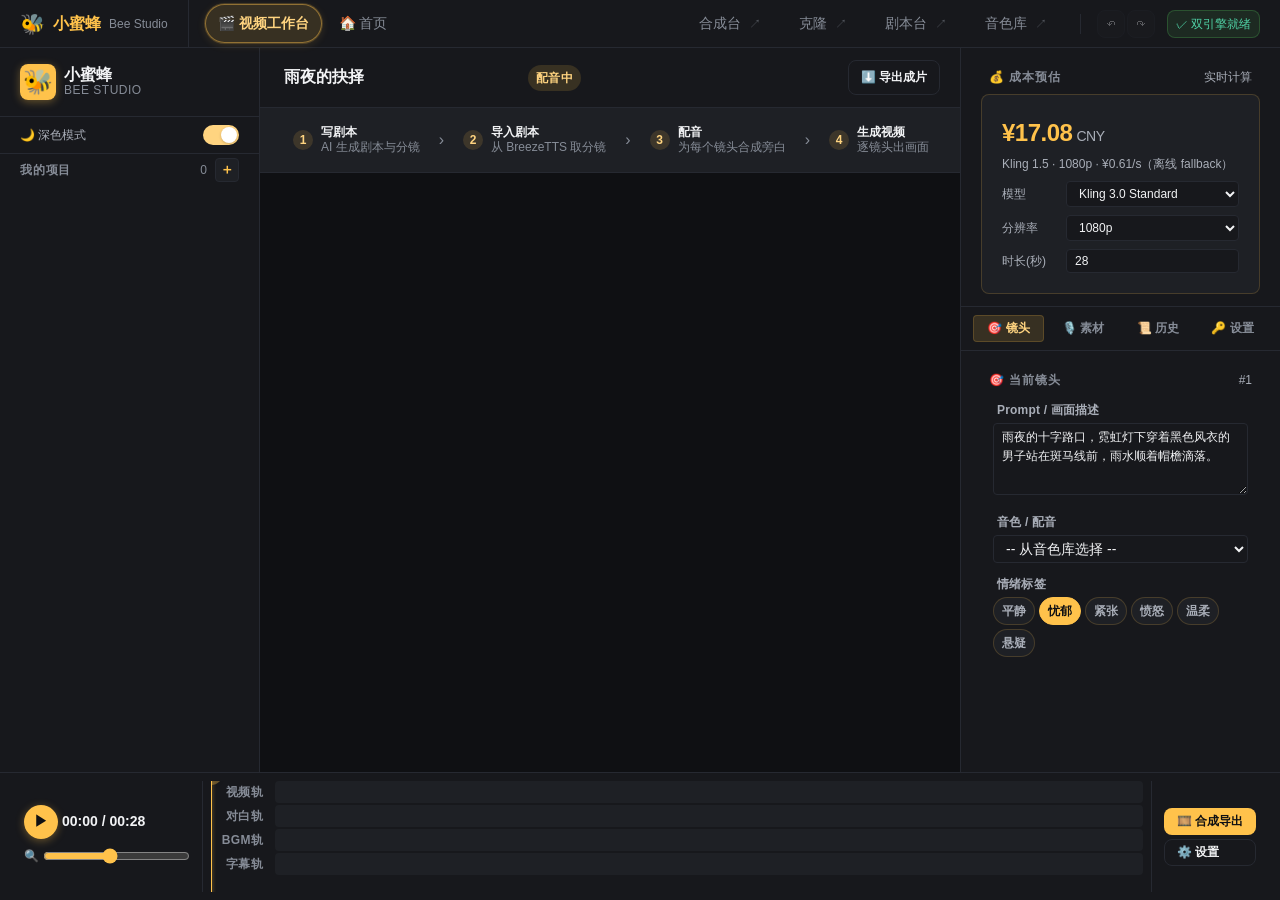
==== web/bee-studio.html @ 8787626a "feat(video): local Wan2.2 TI2V-5B image-to-video + cost accounting fix - comfyui: route shots with r" ====
<!DOCTYPE html>
<html lang="zh-CN">
<head>
<meta charset="UTF-8">
<meta name="viewport" content="width=device-width, initial-scale=1.0">
<title>小蜜蜂 · Bee Studio — AI 视频生产工作台</title>
<style>
/* ============================================================
   小蜜蜂 Bee Studio — Premium UI
   ============================================================ */
*, *::before, *::after { box-sizing: border-box; margin: 0; padding: 0; }

:root {
  /* Semantic spacing token (4px base grid) */
  --space-1: 4px;
  --space-2: 8px;
  --space-3: 12px;
  --space-4: 16px;
  --space-5: 20px;
  --space-6: 24px;
  --space-7: 24px;
  --space-8: 32px;
  --space-10: 40px;

  /* Radius tokens */
  --radius-sm: 4px;
  --radius-md: 8px;
  --radius-lg: 12px;
  --radius-xl: 16px;
  --radius-pill: 999px;

  /* Typography tokens（字阶收敛：6 级，合并原 11px 和 12px 到 12px） */
  --font-xs: 12px;
  --font-sm: 12px;
  --font-base: 14px;
  --font-md: 14px;
  --font-lg: 16px;
  --font-xl: 20px;
  --font-2xl: 24px;

  /* Legacy aliases (for existing selectors) */
  --radius: 8px;
  --radius-lg: 12px;
  --gap: var(--space-3);
  --transition: 180ms cubic-bezier(.4,0,.2,1);

  /* Structure */
  --w-sidebar-left: 260px;
  --w-sidebar-right: 320px;
  --h-topbar: 48px;

  /* LIGHT THEME (default) — 对比度 ≥ 4.5:1 @ #FFFBF0 */
  --bg: #F6F6F7;
  --panel: #FFFFFF;
  --panel-2: #F1F1F3;
  --panel-3: #E8E8EC;              /* 悬浮态（hover/sp-text:hover），比 panel-2 深一档 */
  --text: #17171B;
  --text-muted: #55555F;          /* 原 #6B6455 → 加深到对比度 ≥ 5:1 */
  --text-faint: #6E6E78;           /* 原 #9E9788 → 加深到对比度 ≥ 5:1 */
  --primary: #A05A00;              /* 原 #E65100 → 琥珀深橙 900，对比度 ≥ 5.5:1 @ #FFFBF0 */
  --primary-soft: rgba(160,90,0,.10);
  --primary-deep: #7A4300;
  --on-primary: #FFFFFF;             /* 主色底上的前景色 */
  --ink-on-badge: #1A1A1A;           /* 浅色品牌底（如即梦橙）上的深墨字 */
  --border: #E3E3E7;
  --border-subtle: rgba(160,90,0,.18);
  --success: #1B6E4B;              /* 原 #2E7D32 → 深绿 900，对比度 ≥ 5:1 */
  --accent: #A05A00;
  --accent-rgb: 160, 90, 0;       /* 供 rgba(var(--accent-rgb), .35) 组合 */
  --glow: 0 0 0 1px rgba(160,90,0,.32), 0 4px 16px rgba(160,90,0,.12);
  --shadow: 0 1px 2px rgba(0,0,0,.04), 0 4px 12px rgba(0,0,0,.06);
}

[data-theme="dark"] {
  --bg: #0F1013;
  --panel: #17181C;
  --panel-2: #1E2025;
  --panel-3: #262931;              /* 悬浮态 hover，比 panel-2 深一档 */
  --text: #F2F3F5;
  --text-muted: #A9AEB8;          /* 原 #B8AFA2 → 加深 */
  --text-faint: #868C97;           /* 原 #7A7266 → 加深 */
  --primary: #FFC24B;              /* 原 #BF360C → 深金（深底对比度更高） */
  --primary-soft: rgba(255,194,75,.14);
  --primary-deep: #FFD480;
  --on-primary: #0F1013;             /* 亮金底上的深色前景 */
  --border: #262931;
  --border-subtle: rgba(255,194,75,.18);
  --success: #4FD1A5;
  --accent: #FFC24B;
  --accent-rgb: 255, 194, 75;       /* 供 rgba(var(--accent-rgb), .35) 组合 */
  --glow: 0 0 0 1px rgba(255,194,75,.28), 0 6px 24px rgba(255,194,75,.10);
  --shadow: 0 1px 2px rgba(0,0,0,.5), 0 8px 26px rgba(0,0,0,.45);
}

/* Dark mode: primary = #FFB300 (bright gold, great for foreground),
   but button backgrounds also use it → white text only 1.79:1 contrast.
   Override button foregrounds with theme dark (#1A1410) instead. */
[data-theme="dark"] .btn-primary,
[data-theme="dark"] .km-btn.km-primary,
[data-theme="dark"] .voice-card .vc-play,
[data-theme="dark"] .history-item .hi-play { color: #0F1013; }
/* Dark mode accent hover: need dark text on bright gold */
[data-theme="dark"] .btn-xs.accent:hover { color: #0F1013; }
/* Dark mode vc-tags: use lighter tints on dark bg (#1A1410) */
[data-theme="dark"] .voice-card .vc-tag.clone    { background: rgba(90,160,255,.16); color: #7FB8FF; }
[data-theme="dark"] .voice-card .vc-tag.design   { background: rgba(198,140,255,.16); color: #C89BFF; }
[data-theme="dark"] .voice-card .vc-tag.direction{ background: rgba(255,194,75,.16); color: #FFD480; }

html, body {
  height: 100%;
  font-family: "SF Pro Display", "SF Pro Text", -apple-system, "Inter",
               "PingFang SC", "Helvetica Neue", Arial, sans-serif;
  -webkit-font-smoothing: antialiased;
  -moz-osx-font-smoothing: grayscale;
  background: var(--bg);
  color: var(--text);
  font-size: var(--font-base);
  line-height: 1.5;
  overflow: hidden;
}

button {
  font-family: inherit;
  cursor: pointer;
  border: none;
  background: none;
  color: inherit;
}

input, textarea, select {
  font-family: inherit;
  font-size: inherit;
  color: var(--text);
  background: var(--panel);
  border: 1px solid var(--border);
  border-radius: var(--radius-sm);
  padding: var(--space-1) var(--space-2);
  outline: none;
  transition: border-color var(--transition), box-shadow var(--transition);
  width: 100%;
}
input:focus, textarea:focus, select:focus {
  border-color: var(--primary);
  box-shadow: 0 0 0 3px var(--primary-soft);
}

/* ============================================================
   TOP NAV — 5 Tab 全局导航栏（方案 A 多 Tab 共存）
   ============================================================ */
.topbar {
  height: 48px;
  background: var(--panel);
  border-bottom: 1px solid var(--border);
  display: flex; align-items: center; gap: 0;
  padding: 0 var(--space-5);
  position: sticky; top: 0; z-index: 100;
}
.topbar-logo {
  display: flex; align-items: center; gap: var(--space-2);
  font-weight: 700; font-size: var(--font-lg);
  color: var(--text);
  text-decoration: none;
  padding: 0 var(--space-5) 0 0;
  border-right: 1px solid var(--border);
  margin: 0 var(--space-4) 0 0;
  height: 100%;
  white-space: nowrap;
}
.topbar-logo .emoji { font-size: var(--font-xl); }
.topbar-logo .brand { color: var(--primary); }
.topbar-nav {
  display: flex; align-items: center; gap: var(--space-1); flex: 0 1 auto;
}
.topbar-tab {
  display: inline-flex; align-items: center; gap: var(--space-1);
  padding: var(--space-2) var(--space-3); border-radius: var(--radius-pill);
  font-size: var(--font-base); font-weight: 500;
  color: var(--text-faint);
  text-decoration: none;
  white-space: nowrap; flex-shrink: 0;
  transition: background .18s, color .15s, border-color .18s, box-shadow .2s;
  border: 1px solid transparent;
  background: transparent;
}
.topbar-tab:hover { background: var(--panel-2); color: var(--text); }
.topbar-tab.active {
  background: var(--primary-soft);
  color: var(--primary-deep);
  font-weight: 600;
  border-color: rgba(var(--accent-rgb),.45);
  box-shadow: 0 0 0 1px rgba(var(--accent-rgb),.18), 0 2px 8px rgba(var(--accent-rgb),.15);
}
.topbar-tab.external::after { content: "↗"; font-size: var(--font-xs); opacity: .5; margin: var(--space-1); }
.topbar-right { display: flex; align-items: center; gap: var(--space-2); margin-left: auto; }
.topbar-status {
  font-size: var(--font-xs); padding: var(--space-1) var(--space-2); border-radius: var(--radius-md);
  background: rgba(76,175,80,.12); color: var(--success); border: 1px solid rgba(76,175,80,.3);
}
/* G6: 顶栏 autosave 状态 */
.topbar-save {
  font-size: var(--font-xs); color: var(--text-muted); padding: 4px 8px; border-radius: var(--radius-md);
  background: var(--panel-2); border: 1px solid var(--border); transition: opacity .3s;
  opacity: 0; animation: fadeInOut 2.5s ease;
}
@keyframes fadeInOut {
  0% { opacity: 0; transform: translateY(-3px); }
  15% { opacity: 1; transform: translateY(0); }
  75% { opacity: 1; }
  100% { opacity: 0; }
}
/* G7: Undo/Redo 按钮 */
.tb-undo-btn {
  width: 28px; height: 28px; border-radius: var(--radius-md);
  background: var(--panel-2); border: 1px solid var(--border);
  color: var(--text); font-size: var(--font-lg); cursor: pointer;
  display: flex; align-items: center; justify-content: center;
  transition: background .15s, border-color .15s, color .15s;
}
.tb-undo-btn:hover:not(:disabled) { background: var(--panel-3); border-color: var(--primary); color: var(--primary-deep); }
.tb-undo-btn:active:not(:disabled) { transform: scale(.94); }
.tb-undo-btn:disabled { opacity: .3; cursor: not-allowed; }

/* ============================================================
   GRID LAYOUT
   ============================================================ */
html, body { height: 100% !important; overflow: hidden !important; margin: 0; }
.app {
  display: grid !important;
  grid-template-columns: 260px 1fr 320px !important;
  grid-template-rows: 1fr 128px !important;
  grid-template-areas:
    "left center right"
    "tl   bottom bottom";
  height: calc(100vh - 48px) !important;
  width: 100vw !important;
  overflow: hidden !important;
  box-sizing: border-box !important;
}
.sidebar-left   { grid-area: left;   border-right: 1px solid var(--border); background: var(--panel); display:flex; flex-direction:column; min-height:0; }
.main-center    { grid-area: center; display:flex; flex-direction:column; min-height:0; overflow:hidden; background: var(--bg); }
.sidebar-right  { grid-area: right;  border-left: 1px solid var(--border); background: var(--panel); display:flex; flex-direction:column; min-height:0; overflow:hidden; }
.timeline-bar   { grid-column: 1 / -1; grid-row: 2; border-top: 1px solid var(--border); background: var(--panel); display:flex; align-items:stretch; min-height:0; }

@media (max-width: 1200px) {
  .app { grid-template-columns: 220px 1fr 280px !important; }
}
/* 窄屏才单栏 — 960px 对 Bee Studio 来说还是够三栏的，改小 */
@media (max-width: 768px) {
  /* 单栏后内容高度远超视口，必须让文档自己滚，否则 body overflow:hidden 会把镜头列表以下全裁掉 */
  html, body { height: auto !important; overflow-y: auto !important; overflow-x: hidden !important; }
  .app {
    grid-template-columns: 1fr !important;
    grid-template-rows: auto auto auto 128px !important;
    grid-template-areas: "left" "center" "right" "bottom" !important;
    overflow: visible !important; height: auto !important; min-height: 100vh !important;
  }
  .sidebar-left, .sidebar-right { border: none; border-bottom:1px solid var(--border); max-height:none; }
  /* 单栏下三块都要按内容撑高，不能再 overflow:hidden 截断 */
  .sidebar-left, .sidebar-right, .main-center { overflow: visible !important; }
  .main-center { min-height: 60vh; }
  /* 时间轴排最后一行：原来 .timeline-bar 的 grid-row:2 会把它插到项目列表和镜头之间 */
  .timeline-bar { grid-area: bottom !important; }
  /* 顶栏：窄屏允许横向滚动，品牌文字与状态徽章让位给 6 个导航 Tab */
  .topbar { overflow-x: auto; overflow-y: hidden; padding: 0 var(--space-3); }
  .topbar-logo { padding-right: var(--space-3); margin-right: var(--space-2); }
  .topbar-logo .brand { display: none; }
  .topbar-status { display: none; }
  /* 时间轴左侧控件收窄，把宽度让给 4 条轨道 */
  .tl-global { min-width: 104px; padding: var(--space-2); }
}

/* ============================================================
   LEFT SIDEBAR
   ============================================================ */
.logo-block {
  display:flex; align-items:center; gap: var(--space-2);
  padding: var(--space-4) var(--space-5);
  border-bottom: 1px solid var(--border);
}
.logo-mark {
  font-size: var(--font-2xl);
  line-height: 1;
  width: 36px; height: 36px;
  background: linear-gradient(135deg, var(--primary), var(--accent));
  border-radius: var(--radius);
  display:grid; place-items:center;
  box-shadow: 0 2px 8px rgba(var(--accent-rgb),.35);
}
.logo-text {
  display:flex; flex-direction:column; line-height:1.15;
}
.logo-text .brand { font-weight: 700; font-size: var(--font-lg); letter-spacing: .2px; }
.logo-text .sub   { font-size: var(--font-xs); color: var(--text-faint); letter-spacing: .5px; text-transform: uppercase; }

.theme-toggle-row {
  display:flex; align-items:center; justify-content:space-between;
  padding: var(--space-2) var(--space-5);
  border-bottom: 1px solid var(--border);
}
.theme-toggle-row .label { font-size: var(--font-sm); color: var(--text-muted); }
.switch {
  position: relative; width: 36px; height: 20px;
  background: var(--border); border-radius: var(--radius-pill);
  cursor: pointer; transition: background var(--transition);
}
.switch::after {
  content: ""; position: absolute; top: 2px; left: 2px;
  width: 16px; height: 16px; border-radius: 50%;
  background: #fff; transition: transform var(--transition);
  box-shadow: 0 1px 3px rgba(0,0,0,.2);
}
[data-theme="dark"] .switch { background: var(--primary-deep); }
[data-theme="dark"] .switch::after { transform: translateX(16px); }

.section-tabs {
  display:flex; flex-direction:column; gap: var(--space-1);
  padding: var(--space-2) var(--space-2) var(--space-1);
}
.tab {
  display:flex; align-items:center; gap: var(--space-2);
  padding: var(--space-2) var(--space-2);
  border-radius: var(--radius-sm);
  font-size: var(--font-base);
  color: var(--text-muted);
  transition: background var(--transition), color var(--transition), box-shadow var(--transition);
  user-select:none;
}
.tab:hover { background: var(--panel-2); color: var(--text); }
.tab.active {
  background: var(--primary-soft); color: var(--primary-deep); font-weight: 600;
  box-shadow: 0 0 0 1px rgba(var(--accent-rgb),.28);
}
.tab .ico { font-size: var(--font-md); width: 18px; text-align:center; }

.projects-header {
  display:flex; align-items:center; justify-content:space-between;
  padding: var(--space-1) var(--space-5) var(--space-2);
}
.projects-header h4 { font-size: var(--font-xs); letter-spacing: .8px; text-transform: uppercase; color: var(--text-faint); font-weight: 600; }
.projects-count { font-size: var(--font-xs); color: var(--text-faint); }

.projects-list {
  flex: 1; overflow-y: auto;
  padding: 0 var(--space-2) var(--space-2);
  display:flex; flex-direction:column; gap: var(--space-1);
  min-height: 0;
}
.project-card {
  padding: var(--space-2) var(--space-3);
  background: var(--panel);
  border: 1px solid var(--border);
  border-radius: var(--radius);
  cursor: pointer;
  transition: border-color var(--transition), box-shadow var(--transition), transform var(--transition);
}
.project-card:hover {
  border-color: var(--primary);
  box-shadow: var(--glow);
}
.project-card.active {
  border-color: var(--primary);
  background: var(--primary-soft);
  box-shadow: var(--glow);
}
.project-card .pc-title {
  font-weight: 600; font-size: var(--font-base); margin: var(--space-1);
  display:flex; align-items:flex-start; justify-content:space-between; gap: var(--space-2);
}
.project-card .pc-title > span:first-child {
  flex: 1; min-width: 0;
  display: -webkit-box; -webkit-line-clamp: 2; -webkit-box-orient: vertical;
  overflow: hidden; line-height: 1.35;
}
.project-card .pc-meta {
  font-size: var(--font-xs); color: var(--text-faint);
  display:flex; gap: var(--space-2); align-items:center;
}
.project-card .pc-meta span { display:flex; align-items:center; gap: var(--space-1); }

.badge {
  font-size: var(--font-xs); padding: var(--space-1) var(--space-2); border-radius: var(--radius-pill);
  font-weight: 600; letter-spacing: .3px;
  white-space: nowrap; flex-shrink: 0;
}
.badge-draft    { background: rgba(158,151,136,.2); color: var(--text-muted); }
.badge-voicing  { background: var(--primary-soft); color: var(--primary-deep); }
.badge-done     { background: rgba(76,175,80,.18); color: var(--success); }

.new-project-btn {
  margin: var(--space-2);
  padding: var(--space-2);
  background: linear-gradient(135deg, var(--primary), var(--accent));
  color: var(--on-primary);
  font-weight: 600;
  border-radius: var(--radius);
  display:flex; align-items:center; justify-content:center; gap: var(--space-2);
  transition: transform var(--transition), box-shadow var(--transition);
  box-shadow: 0 2px 8px rgba(var(--accent-rgb),.3);
}
.new-project-btn:hover { transform: translateY(-1px); box-shadow: 0 4px 14px rgba(var(--accent-rgb),.4); }
.new-project-btn:active { transform: translateY(0); }

/* ============================================================
   MAIN CENTER — Toolbar
   ============================================================ */
.toolbar {
  display:flex; align-items:center; gap: var(--space-2);
  padding: var(--space-3) var(--space-5);
  border-bottom: 1px solid var(--border);
  background: var(--panel);
  flex-wrap: wrap;
}
.toolbar .project-title-input {
  font-weight: 700; font-size: var(--font-lg);
  border: none; background: transparent; padding: var(--space-1) var(--space-1);
  min-width: 140px; max-width: 240px;
}
.toolbar .project-title-input:focus { background: var(--panel-2); border-radius: var(--radius-sm); box-shadow: none; }

.toolbar-spacer { flex: 1; min-width: 10px; }

.tb-btn {
  padding: var(--space-2) var(--space-3);
  border-radius: var(--radius-md);
  font-size: var(--font-sm);
  font-weight: 600;
  display:inline-flex; align-items:center; gap: var(--space-1);
  background: var(--panel-2);
  border: 1px solid var(--border-subtle);
  color: var(--text);
  transition: all var(--transition);
  white-space: nowrap;
}
.tb-btn:hover { border-color: var(--primary); color: var(--primary-deep); box-shadow: 0 1px 4px rgba(var(--accent-rgb),.15); }
.tb-btn.primary {
  background: var(--primary);
  color: var(--on-primary); border-color: transparent;
}
.tb-btn.primary:hover { transform: translateY(-1px); box-shadow: 0 4px 12px rgba(var(--accent-rgb),.35); color: var(--on-primary); }
.tb-btn.ghost { background: transparent; border-color: var(--border); }

/* ============================================================
   MAIN CENTER — Storyboard Wall
   ============================================================ */
.storyboard-wall {
  flex: 1; overflow-y: auto;
  padding: var(--space-5);
  display: grid;
  grid-template-columns: repeat(auto-fill, minmax(280px, 1fr));
  gap: var(--gap);
  align-content: start;
  min-height: 0;
}

.shot-card {
  background: var(--panel);
  border: 1px solid var(--border);
  border-radius: var(--radius-lg);
  padding: var(--space-3);
  display:flex; flex-direction:column; gap: var(--space-2);
  transition: border-color var(--transition), box-shadow var(--transition), transform var(--transition);
  cursor: default;
  user-select: none;
  position: relative;
}
.shot-card:hover { border-color: rgba(var(--accent-rgb),.5); box-shadow: var(--glow); }
.shot-card.dragging { opacity: .4; transform: scale(.97); }
.shot-card.drag-over { border-color: var(--primary); box-shadow: var(--glow); }

.shot-card .shot-header {
  display:flex; align-items:center; justify-content:space-between; gap: var(--space-2);
}
.shot-num {
  font-size: var(--font-xs); color: var(--text-faint); font-weight: 700;
  letter-spacing: .6px; text-transform: uppercase;
  padding: var(--space-1) var(--space-1);
  background: var(--primary-soft);
  border-radius: var(--radius-sm);
  color: var(--accent);
}
.shot-duration { font-size: var(--font-xs); color: var(--text-muted); font-variant-numeric: tabular-nums; }

.shot-title { font-weight: 700; font-size: var(--font-md); line-height: 1.3; }
.shot-char { font-size: var(--font-sm); color: var(--text-muted); display:flex; align-items:center; gap: var(--space-1); }
.shot-char .char-dot { width: var(--space-2); height: 8px; border-radius: 50%; background: var(--primary); }

/* G4-P1: prompt 显示 + inline 编辑 —— 内边距放父层，line-clamp 元素不能有 padding，否则 overflow 会从 padding 区露出第 3 行 */
.shot-prompt { margin: 8px 0; padding: 8px; background: var(--panel-2, #2a2a2a); border-radius: 4px; cursor: text; transition: background .15s; }
.shot-prompt:hover { background: var(--panel-3, #333); }
.shot-prompt .sp-text { font-size: var(--font-xs); color: var(--text-muted); line-height: 1.5; cursor: text; display: -webkit-box; -webkit-line-clamp: 2; -webkit-box-orient: vertical; overflow: hidden; transition: color .15s; }
.shot-prompt .sp-text:hover { color: var(--text); }
.shot-prompt .sp-edit { font-size: var(--font-xs); color: var(--text); line-height: 1.5; width: calc(100% + 16px); margin: -8px; padding: 8px; background: var(--bg, #1a1a1a); border: 1px solid var(--primary); border-radius: 4px; resize: vertical; outline: none; box-sizing: border-box; font-family: inherit; }
.shot-prompt .sp-save-hint { font-size: var(--font-xs); color: var(--primary); margin-top: 2px; }

.shot-preview {
  position: relative;
  aspect-ratio: 16/9;
  background: linear-gradient(135deg, var(--panel-2), rgba(var(--accent-rgb), .10));
  border-radius: var(--radius);
  border: 1.5px dashed rgba(var(--accent-rgb), .35);
  overflow: hidden;
  display:grid; place-items:center;
  color: var(--text-muted);
  font-size: var(--font-xs);
  text-align:center; padding: var(--space-2);
  transition: border-color .2s, background .2s;
}
.shot-preview:hover {
  border-color: rgba(var(--accent-rgb), .55);
  background: linear-gradient(135deg, var(--panel-2), rgba(var(--accent-rgb), .16));
  cursor: pointer;
}
.shot-preview .sc-emoji { font-size: var(--font-2xl); margin: var(--space-1); line-height: 1; }
/* B4-fix: preview-ready 已渲染状态 — 深色覆盖层（视频已存在） */
.shot-preview.preview-ready { background: linear-gradient(135deg, rgba(0,0,0,.55), rgba(0,0,0,.7)); border-style: solid; color: rgba(255,255,255,.7); }
.shot-preview .play-ico { font-size: var(--font-2xl); color: rgba(var(--accent-rgb), .7); margin: var(--space-1); }
.shot-preview .spinner {
  width: 28px; height: 28px;
  border: 2px solid var(--border);
  border-top-color: var(--primary);
  border-radius: 50%;
  animation: spin .8s linear infinite;
}
@keyframes spin { to { transform: rotate(360deg); } }

.shot-actions {
  display:flex; flex-direction:column; gap: var(--space-2);
}
.shot-actions-row { display:flex; gap: var(--space-1); flex-wrap:wrap; }

.btn-xs {
  padding: var(--space-1) var(--space-2);
  font-size: var(--font-xs);
  font-weight: 600;
  border-radius: var(--radius-sm);
  display:inline-flex; align-items:center; gap: var(--space-1);
  background: var(--panel-2);
  border: 1px solid var(--border-subtle);
  color: var(--text);
  transition: all var(--transition);
}
.btn-xs:hover { border-color: var(--primary); color: var(--primary-deep); }
.btn-xs.accent { background: var(--primary-soft); color: var(--accent); border-color: rgba(var(--accent-rgb),.25); }
.btn-xs.accent:hover { background: var(--primary); color: #fff; }
.btn-xs.danger { color: #C0392B; border-color: rgba(192,57,43,.5); }
.btn-xs.danger:hover { color: #fff; background: #C0392B; border-color: #C0392B; }

.cost-tag {
  font-size: var(--font-xs);
  padding: var(--space-1) var(--space-2);
  border-radius: var(--radius-pill);
  background: rgba(255,143,0,.12);
  color: var(--accent);
  font-weight: 600;
}

.shot-audio {
  margin: var(--space-1);
}
.shot-audio audio { width: 100%; height: 32px; }

/* Dropdown */
.dropdown-wrap { position: relative; }
.dropdown-menu {
  position: absolute; top: calc(100% + 8px); left: 0;
  background: var(--panel);
  border: 1px solid var(--border);
  border-radius: var(--radius-md);
  box-shadow: var(--shadow);
  min-width: 180px;
  z-index: 100;
  display:none;
  padding: var(--space-1);
}
.dropdown-menu.open { display:block; }
.dropdown-menu .dm-title { font-size: var(--font-xs); text-transform: uppercase; letter-spacing: .8px; color: var(--text-faint); padding: var(--space-1) var(--space-2) var(--space-1); font-weight: 700; }
.dropdown-menu .dm-item {
  padding: var(--space-1) var(--space-2);
  border-radius: var(--radius-sm);
  font-size: var(--font-sm);
  cursor: pointer;
  display:flex; align-items:center; justify-content:space-between; gap: var(--space-2);
}
.dropdown-menu .dm-item:hover { background: var(--primary-soft); }
.dropdown-menu .dm-item.active { color: var(--accent); font-weight: 600; }
.dropdown-menu .dm-sep { height: 1px; background: var(--border); margin: var(--space-1) 0; }

/* ============================================================
   RIGHT SIDEBAR — Inspector
   ============================================================ */
.inspector {
  display:flex; flex-direction:column;
  height: 100%;
  overflow-y: auto;
}
.inspector-section {
  padding: var(--space-3) var(--space-5);
  border-bottom: 1px solid var(--border);
}
.inspector-section:last-child { border-bottom: none; }
.inspector-section h3 {
  font-size: var(--font-xs);
  text-transform: uppercase;
  letter-spacing: .9px;
  color: var(--text-faint);
  font-weight: 700;
  margin: var(--space-2);
  display:flex; align-items:center; justify-content:space-between;
}
.inspector-section h3 .hint { font-size: var(--font-xs); color: var(--text-muted); text-transform:none; letter-spacing: 0; font-weight: 400; }

/* Cost Estimator */
.cost-box {
  background: var(--panel-2);
  border-radius: var(--radius);
  padding: var(--space-3);
  border: 1px solid var(--border-subtle);
}
.cost-total {
  display:flex; align-items:baseline; justify-content:space-between;
  flex-wrap: wrap; gap: var(--space-1) var(--space-3);
  margin: var(--space-2);
}
.cost-total .cost-rate { flex-basis: 100%; }
.cost-amount { font-size: var(--font-2xl); font-weight: 800; color: var(--accent); letter-spacing: -.5px; }
.cost-amount .unit { font-size: var(--font-base); color: var(--text-muted); font-weight: 500; margin: var(--space-1); }
.cost-rate { font-size: var(--font-xs); color: var(--text-muted); }

.cost-row { display:flex; gap: var(--space-2); margin: var(--space-2); }
.cost-row:last-child { margin-bottom: 0; }
.cost-row label { font-size: var(--font-xs); color: var(--text-muted); min-width: 56px; display:flex; align-items:center; }
.cost-row select, .cost-row input { flex: 1; padding: var(--space-1) var(--space-2); font-size: var(--font-sm); }

/* 成本口径说明：冷启动耗时、分辨率限制这类"预估之外"的信息单独成行，
   塞进 cost-rate 那一行会被挤成一团看不清，客户第一次出片就盲等。 */
.cost-note {
  margin: var(--space-2);
  padding: var(--space-2) var(--space-3);
  font-size: var(--font-xs);
  line-height: 1.6;
  color: var(--text-muted);
  background: rgba(255, 255, 255, .04);
  border-left: 2px solid var(--accent);
  border-radius: 4px;
}

/* ============================================================
   音色库 / 角色库 / 历史 — 原产品数据对接
   ============================================================ */
.voice-grid {
  display: grid;
  grid-template-columns: 1fr 1fr;
  gap: var(--space-2);
  max-height: 260px;
  overflow-y: auto;
}
.voice-card {
  background: var(--panel-2);
  border: 1px solid var(--border-subtle);
  border-radius: var(--radius-md);
  padding: var(--space-2);
  cursor: pointer;
  transition: all .15s;
  position: relative;
}
.voice-card:hover { border-color: var(--primary); box-shadow: var(--glow); }
.voice-card.active { border-color: var(--primary); background: var(--primary-soft); }
.voice-card .vc-name { font-size: var(--font-sm); font-weight: 600; color: var(--text); margin: var(--space-1); }
.voice-card .vc-name strong { font-weight: 700; color: var(--primary-deep); }
.voice-card .vc-meta { font-size: var(--font-xs); color: var(--text-faint); display: flex; gap: var(--space-1); align-items: center; }
.voice-card .vc-tag {
  font-size: var(--font-xs); padding: var(--space-1) var(--space-1); border-radius: var(--radius-md); font-weight: 600;
  text-transform: uppercase; letter-spacing: .5px;
}
.voice-card .vc-tag.clone    { background: rgba(21,101,192,.12); color: #1565C0; }
.voice-card .vc-tag.design   { background: rgba(123,31,162,.12); color: #6A1B9A; }
.voice-card .vc-tag.direction{ background: rgba(var(--accent-rgb),.14); color: var(--primary-deep); }
.voice-card .vc-play {
  position: absolute; top: 8px; right: 8px;
  width: 22px; height: 22px; border-radius: 50%;
  background: var(--primary); color: #fff; font-size: var(--font-xs);
  display: grid; place-items: center; font-weight: 700;
}
.voice-card.empty { grid-column: 1/-1; text-align: center; padding: var(--space-5); color: var(--text-faint); font-size: var(--font-sm); }

.role-list { max-height: 200px; overflow-y: auto; display: flex; flex-direction: column; gap: var(--space-1); }
.role-item {
  background: var(--panel-2); border: 1px solid var(--border-subtle);
  border-radius: var(--radius-md); padding: var(--space-2) var(--space-2); cursor: pointer;
  display: flex; align-items: center; gap: var(--space-2); transition: all .15s;
}
.role-item:hover { border-color: var(--primary); }
.role-item .ri-avatar {
  width: 28px; height: 28px; border-radius: 50%;
  background: linear-gradient(135deg, var(--primary), var(--accent));
  display: grid; place-items: center; color: #2a1a00; font-size: var(--font-base); font-weight: 700; flex-shrink: 0;
}
.role-item .ri-body { flex: 1; min-width: 0; }
.role-item .ri-name { font-size: var(--font-sm); font-weight: 600; }
.role-item .ri-desc { font-size: var(--font-xs); color: var(--text-faint); white-space: nowrap; overflow: hidden; text-overflow: ellipsis; }
.role-item.empty { text-align: center; padding: var(--space-5); color: var(--text-faint); font-size: var(--font-sm); }

.history-list { max-height: 200px; overflow-y: auto; display: flex; flex-direction: column; gap: var(--space-1); }
.history-item {
  background: var(--panel-2); border: 1px solid var(--border-subtle);
  border-radius: var(--radius-md); padding: var(--space-2) var(--space-2);
  display: flex; align-items: center; gap: var(--space-2);
}
.history-item .hi-play {
  width: 26px; height: 26px; border-radius: 50%;
  background: var(--primary); color: #fff; font-size: var(--font-xs);
  display: grid; place-items: center; flex-shrink: 0; font-weight: 700;
}
.history-item .hi-body { flex: 1; min-width: 0; }
.history-item .hi-text { font-size: var(--font-xs); color: var(--text); white-space: nowrap; overflow: hidden; text-overflow: ellipsis; }
.history-item .hi-time { font-size: var(--font-xs); color: var(--text-faint); }
.history-item.empty { text-align: center; padding: var(--space-5); color: var(--text-faint); font-size: var(--font-sm); }

/* 历史剧本（Bee Studio A3） */
.script-history-list { max-height: 220px; overflow-y: auto; display: flex; flex-direction: column; gap: var(--space-1); }
.script-history-item {
  background: var(--panel-2); border: 1px solid var(--border-subtle);
  border-radius: var(--radius-md); padding: var(--space-2) var(--space-3);
  cursor: pointer;
  display: flex; flex-direction: column; gap: var(--space-1);
  transition: border-color var(--transition), box-shadow var(--transition);
}
.script-history-item:hover { border-color: var(--primary); box-shadow: var(--glow); }
.script-history-item.sh-open { border-color: var(--primary); background: var(--primary-soft); }
.shi-head { display: flex; align-items: center; justify-content: space-between; gap: var(--space-2); }
.shi-title { font-size: var(--font-sm); font-weight: 600; white-space: nowrap; overflow: hidden; text-overflow: ellipsis; flex: 1; }
.shi-badge {
  font-size: var(--font-xs); padding: 1px var(--space-1); border-radius: var(--radius-pill);
  background: rgba(var(--accent-rgb), .15); color: var(--primary-deep); font-weight: 600; flex-shrink: 0;
}
.shi-badge.mock { background: rgba(158,151,136,.2); color: var(--text-muted); }
.shi-meta { display: flex; gap: var(--space-2); align-items: center; color: var(--text-faint); font-size: var(--font-xs); }
.shi-detail {
  margin-top: var(--space-1); padding: var(--space-2);
  background: var(--panel); border-radius: var(--radius-sm);
  border: 1px solid var(--border-subtle);
  max-height: 160px; overflow-y: auto;
}
.shi-detail .shi-shot { padding: var(--space-1) var(--space-1); font-size: var(--font-xs); color: var(--text-muted); display: flex; align-items: center; gap: var(--space-1); border-radius: var(--radius-sm); }
.shi-detail .shi-shot:hover { background: var(--panel-2); }
.shi-detail .shi-shot-num { color: var(--primary-deep); font-weight: 600; flex-shrink: 0; }
.shi-detail .shi-shot-title { flex: 1; white-space: nowrap; overflow: hidden; text-overflow: ellipsis; }
.shi-edit-btn {
  opacity: 0; transition: opacity .15s;
  background: transparent; border: none; cursor: pointer;
  padding: 1px var(--space-1); border-radius: var(--radius-sm);
  font-size: var(--font-xs); color: var(--text-faint); flex-shrink: 0;
}
.shi-detail .shi-shot:hover .shi-edit-btn { opacity: 1; }
.shi-edit-btn:hover { background: var(--primary-soft); color: var(--primary-deep); }
.shi-edit-btn.shi-editing { opacity: 1; color: var(--accent); }
.shi-edit-btn.shi-editing::after { content: " ⏳"; }
.script-history-item.empty { text-align: center; padding: var(--space-5); color: var(--text-faint); font-size: var(--font-sm); cursor: default; }
.script-history-item.empty:hover { border-color: var(--border-subtle); box-shadow: none; }

/* ============================================================
   SCRIPT EDIT MODAL (AI 改镜头)
   ============================================================ */
.modal-backdrop {
  position: fixed; inset: 0;
  background: rgba(26,20,16,.6);
  backdrop-filter: blur(4px);
  display: flex; align-items: center; justify-content: center;
  z-index: 1001;
  padding: var(--space-5);
  animation: fadeIn .15s ease-out;
}
.modal-dialog {
  background: var(--panel);
  border: 1px solid var(--border);
  border-radius: var(--radius-lg);
  box-shadow: 0 20px 60px rgba(0,0,0,.4);
  width: 100%; max-width: 480px;
  max-height: 82vh;
  overflow: hidden;
  display: flex; flex-direction: column;
  animation: slideUp .2s ease-out;
}
.modal-edit { max-width: 520px; }
.modal-header {
  padding: var(--space-4) var(--space-5);
  border-bottom: 1px solid var(--border);
  display: flex; align-items: center; justify-content: space-between;
}
.modal-title { font-size: var(--font-lg); font-weight: 700; color: var(--text); }
.modal-shot-label { color: var(--primary-deep); margin-left: var(--space-1); }
.modal-footer {
  padding: var(--space-3) var(--space-5);
  border-top: 1px solid var(--border);
  display: flex; justify-content: flex-end; gap: var(--space-2);
}
.btn-ghost {
  background: transparent; border: 1px solid var(--border);
  color: var(--text-muted); padding: var(--space-2) var(--space-4);
  border-radius: var(--radius-sm); cursor: pointer;
  font-size: var(--font-base); font-weight: 500;
  transition: background .12s, color .12s;
}
.btn-ghost:hover { background: var(--panel-2); color: var(--text); }
.btn-primary {
  background: var(--primary); border: 1px solid var(--primary);
  color: #fff; padding: var(--space-2) var(--space-4);
  border-radius: var(--radius-sm); cursor: pointer;
  font-size: var(--font-base); font-weight: 600;
  transition: background .12s, box-shadow .12s;
}
.btn-primary:hover:not(:disabled) { background: var(--primary-deep); color: #fff; }
.btn-primary:disabled { opacity: .55; cursor: not-allowed; }
.modal-body { padding: var(--space-5); display: flex; flex-direction: column; gap: var(--space-3); overflow-y: auto; }
.sem-preview {
  background: var(--panel-2);
  border: 1px solid var(--border-subtle);
  border-radius: var(--radius-md);
  padding: var(--space-3) var(--space-4);
  display: flex; flex-direction: column; gap: var(--space-1);
}
.sem-preview-title { font-size: var(--font-xs); font-weight: 700; letter-spacing: .6px; text-transform: uppercase; color: var(--text-faint); }
.sem-shot { font-size: var(--font-base); font-weight: 600; color: var(--text); }
.sem-prompt-preview { font-size: var(--font-sm); color: var(--text-muted); line-height: 1.5; max-height: 48px; overflow: hidden; }
.sem-instruction { display: flex; flex-direction: column; gap: var(--space-1); }
.sem-instruction label { font-size: var(--font-sm); font-weight: 600; color: var(--text); display: flex; align-items: center; gap: var(--space-1); }
.sem-hint { font-size: var(--font-xs); font-weight: 400; color: var(--text-faint); }
.sem-instruction textarea {
  width: 100%; resize: vertical;
  padding: var(--space-2) var(--space-3);
  background: var(--panel-2);
  border: 1px solid var(--border);
  border-radius: var(--radius-sm);
  color: var(--text); font-size: var(--font-base); line-height: 1.5;
  font-family: inherit;
  transition: border-color .12s, box-shadow .12s;
  box-sizing: border-box;
}
.sem-instruction textarea:focus {
  outline: none;
  border-color: var(--primary);
  box-shadow: 0 0 0 2px rgba(var(--accent-rgb),.18);
}
@keyframes fadeIn { from { opacity: 0; } to { opacity: 1; } }
@keyframes slideUp {
  from { opacity: 0; transform: translateY(8px) scale(.98); }
  to { opacity: 1; transform: translateY(0) scale(1); }
}

/* Model Manager Modal 补充样式 */
.model-manage-section { margin: var(--space-3); border-top: 1px solid var(--border); padding: var(--space-3); }
.mm-title { font-size: var(--font-xs); text-transform: uppercase; letter-spacing: .8px; color: var(--text-faint); font-weight: 700; margin: var(--space-2); }
.mm-list { display: flex; flex-direction: column; gap: var(--space-1); }
.mm-item {
  display: flex; align-items: center; gap: var(--space-2);
  background: var(--panel-2); border: 1px solid var(--border-subtle);
  border-radius: var(--radius-md); padding: var(--space-2) var(--space-3); font-size: var(--font-sm);
}
.mm-item .mmi-name { font-weight: 600; flex: 1; }
.mm-item .mmi-meta { color: var(--text-faint); font-size: var(--font-xs); }
.mm-item .mmi-del { color: #C0392B; font-size: var(--font-xs); cursor: pointer; padding: var(--space-1) var(--space-2); border-radius: var(--radius-sm); }
.mm-item .mmi-del:hover { background: rgba(192,57,43,.12); }
.mm-item.empty { text-align: center; padding: var(--space-4); color: var(--text-faint); font-size: var(--font-sm); }

/* Provider settings */
.provider-row { margin: var(--space-2); }
.provider-row:last-child { margin-bottom: 0; }
.provider-row .pr-head {
  display:flex; align-items:center; justify-content:space-between;
  margin: var(--space-1);
}
.provider-row .pr-name { font-size: var(--font-sm); font-weight: 600; }
.provider-row .pr-status { font-size: var(--font-xs); padding: var(--space-1) var(--space-1); border-radius: var(--radius-sm); color: var(--text-faint); }
.provider-row .pr-status.ok { color: var(--success); background: rgba(76,175,80,.12); }
.provider-row input[type="password"], .provider-row input[type="text"] {
  font-family: "SF Mono", "Menlo", "Consolas", monospace;
  font-size: var(--font-xs);
  padding: var(--space-1) var(--space-2);
}

/* ============================================================
   API KEY MANAGER (km-*) — 右侧栏密钥管理原型
   ============================================================ */
.key-manager-toolbar {
  display: flex; align-items: center; gap: var(--space-1);
  margin: var(--space-3); padding: var(--space-2);
  border-bottom: 1px dashed var(--border);
}
.km-btn {
  font-size: var(--font-xs); font-weight: 500;
  padding: var(--space-1) var(--space-2); border-radius: var(--radius-sm);
  border: 1px solid var(--border); background: var(--panel-2);
  color: var(--text); cursor: pointer;
  transition: all .15s;
  display: inline-flex; align-items: center; gap: var(--space-1);
}
.km-btn:hover { background: var(--primary-soft); border-color: var(--primary); }
.km-btn:disabled { opacity: .45; cursor: not-allowed; }
.km-btn.km-ghost { background: transparent; }
.km-btn.km-primary { background: var(--primary); color: #fff; border-color: transparent; }
.km-btn.km-primary:hover { filter: brightness(.95); }
.km-sep { width: 1px; height: 16px; background: var(--border); margin: 0 var(--space-1); }

/* Card Container */
.km-cards { display: flex; flex-direction: column; gap: var(--space-2); }

/* Single Provider Card */
.km-card {
  background: var(--panel-2);
  border: 1px solid var(--border);
  border-radius: var(--radius);
  overflow: hidden;
  transition: border-color .2s, box-shadow .2s;
}
.km-card.km-card-configured { border-color: var(--success); box-shadow: 0 0 0 1px rgba(76,175,80,.15) inset; }
.km-card.km-card-empty { border-style: dashed; }
.km-card.km-card-testing { border-color: var(--primary); animation: kmPulse 1.2s ease-in-out infinite; }
@keyframes kmPulse { 0%,100% { box-shadow: 0 0 0 2px rgba(var(--accent-rgb),.15); } 50% { box-shadow: 0 0 0 4px rgba(var(--accent-rgb),.06); } }

.km-card-head {
  display: flex; align-items: center; gap: var(--space-2);
  padding: var(--space-2) var(--space-3);
  cursor: pointer;
  user-select: none;
}
.km-card-head:hover { background: rgba(255,255,255,.04); }
.km-logo {
  width: 28px; height: 28px; border-radius: 7px;
  display: flex; align-items: center; justify-content: center;
  font-size: var(--font-md); font-weight: 700;
  color: var(--ink-on-badge); flex-shrink: 0;
}
.km-logo.jimeng { background: linear-gradient(135deg,#FFE082,#FFB74D); }
.km-logo.kling  { background: linear-gradient(135deg,#B39DDB,#7E57C2); color:#fff; }
.km-logo.vidu   { background: linear-gradient(135deg,#FFAB91,#FF7043); }
.km-logo.wanx   { background: linear-gradient(135deg,#90CAF9,#42A5F5); }
.km-logo.tts    { background: linear-gradient(135deg,#A5D6A7,#4CAF50); }
.km-logo.longcat { background: linear-gradient(135deg,#FFCCBC,#FF5722); color:#fff; }
.km-logo.openai  { background: linear-gradient(135deg,#80DEEA,#00838F); color:#fff; }

.km-head-info { flex: 1; min-width: 0; }
.km-head-title { font-size: var(--font-sm); font-weight: 600; display: flex; align-items: center; gap: var(--space-1); }
.km-head-sub   { font-size: var(--font-xs); color: var(--text-faint); }
.km-status {
  font-size: var(--font-xs); padding: var(--space-1) var(--space-1); border-radius: var(--radius-md); font-weight: 500;
  flex-shrink: 0;
}
.km-status.ok       { color: var(--success); background: rgba(76,175,80,.12); }
.km-status.empty    { color: var(--text-faint); background: rgba(128,128,128,.12); }
.km-status.testing  { color: var(--accent); background: rgba(255,143,0,.15); }
.km-status.fail     { color: #C0392B; background: rgba(192,57,43,.12); }
.km-chev { font-size: var(--font-xs); color: var(--text-faint); transition: transform .2s; }
.km-card.km-open .km-chev { transform: rotate(180deg); }

/* Card Body (collapsible) */
.km-card-body {
  max-height: 0; overflow: hidden; transition: max-height .25s ease-out;
}
.km-card.km-open .km-card-body { max-height: 260px; }
.km-card-body-inner { padding: 0 var(--space-3) var(--space-3) var(--space-3); border-top: 1px solid var(--border); }

.km-field { margin: var(--space-2); }
.km-field-label {
  font-size: var(--font-xs); color: var(--text-faint);
  text-transform: uppercase; letter-spacing: .5px; margin: var(--space-1);
}
.km-key-input-row { display: flex; gap: var(--space-1); }
.km-key-input-wrap {
  flex: 1; position: relative;
}
.km-key-input-wrap input {
  width: 100%; padding: var(--space-1) var(--space-7) var(--space-1) var(--space-2);
  font-family: "SF Mono", "Menlo", "Consolas", monospace;
  font-size: var(--font-xs); border-radius: var(--radius-sm);
  border: 1px solid var(--border); background: var(--panel); color: var(--text);
  box-sizing: border-box; outline: none;
}
.km-key-input-wrap input:focus { border-color: var(--primary); }
.km-key-input-wrap input.km-filled { border-color: var(--success); }
.km-eye-btn {
  position: absolute; right: 4px; top: 50%; transform: translateY(-50%);
  width: 20px; height: 20px; border: none; background: transparent;
  cursor: pointer; font-size: var(--font-sm); color: var(--text-faint);
  border-radius: var(--radius-sm); display: flex; align-items: center; justify-content: center;
}
.km-eye-btn:hover { background: rgba(0,0,0,.06); color: var(--text); }

.km-card-actions {
  display: flex; gap: var(--space-1); margin: var(--space-2);
}
.km-card-actions .km-btn { padding: var(--space-1) var(--space-2); font-size: var(--font-xs); }

.km-card-meta {
  font-size: var(--font-xs); color: var(--text-muted);
  margin: var(--space-1); padding: var(--space-1);
  border-top: 1px dashed var(--border);
  display: flex; justify-content: space-between; align-items: center;
}
.km-card-meta a { color: var(--accent); text-decoration: none; }
.km-card-meta a:hover { text-decoration: underline; }

/* 安全提示条 */
.km-security-note {
  display: flex; align-items: flex-start; gap: var(--space-2);
  margin: var(--space-3); padding: var(--space-2) var(--space-3);
  background: var(--primary-soft); border-radius: var(--radius);
  font-size: var(--font-xs); color: var(--text);
  line-height: 1.5;
}
.km-security-note code {
  background: rgba(0,0,0,.08); padding: var(--space-1) var(--space-1); border-radius: var(--radius-sm);
  font-family: "SF Mono","Menlo","Consolas",monospace; font-size: var(--font-xs);
}
.km-security-icon { font-size: var(--font-md); flex-shrink: 0; margin: var(--space-1); }
.km-security-link {
  margin-left: auto; color: var(--accent);
  font-size: var(--font-xs); text-decoration: none; flex-shrink: 0;
}
.km-security-link:hover { text-decoration: underline; }

/* Shot detail editor */
.editor-field { margin: var(--space-3); }
.editor-field:last-child { margin-bottom: 0; }
.editor-field label {
  font-size: var(--font-xs); color: var(--text-muted);
  display:block; margin: var(--space-1);
  font-weight: 600; letter-spacing: .2px;
}
.editor-field textarea {
  min-height: 72px; resize: vertical; font-size: var(--font-sm); line-height: 1.55;
}

.emotion-tags {
  display:flex; flex-wrap:wrap; gap: var(--space-1);
}
.emotion-tag {
  padding: var(--space-1) var(--space-2);
  border-radius: var(--radius-pill);
  font-size: var(--font-xs);
  font-weight: 600;
  background: var(--panel-2);
  border: 1px solid var(--border-subtle);
  color: var(--text-muted);
  cursor: pointer;
  transition: all var(--transition);
}
.emotion-tag:hover { color: var(--text); border-color: var(--primary); }
.emotion-tag.active {
  background: var(--primary);
  color: var(--on-primary);
  border-color: var(--primary);
}

/* ============================================================
   BOTTOM TIMELINE
   ============================================================ */
.timeline-bar {
  padding: var(--space-2) var(--space-3);
  gap: var(--space-2);
  align-items: stretch;
}
.tl-global {
  display:flex; flex-direction:column; justify-content:center; gap: var(--space-1);
  padding: var(--space-3); border-right: 1px solid var(--border);
  min-width: 130px;
}
.tl-play-controls { display:flex; gap: var(--space-1); align-items:center; }
.tl-play-btn {
  width: 34px; height: 34px; border-radius: 50%;
  background: linear-gradient(135deg, var(--primary), var(--accent));
  color: var(--on-primary);
  display:grid; place-items:center; font-size: var(--font-md); font-weight:700;
  box-shadow: 0 2px 8px rgba(var(--accent-rgb),.35);
  transition: transform var(--transition);
}
.tl-play-btn:hover { transform: scale(1.06); }
.tl-time { font-variant-numeric: tabular-nums; font-size: var(--font-base); font-weight: 600; }
.tl-zoom { display:flex; align-items:center; gap: var(--space-1); font-size: var(--font-xs); color: var(--text-muted); }
.tl-zoom input[type="range"] { flex: 1; accent-color: var(--primary); }

.tl-tracks {
  flex: 1;
  display:flex; flex-direction: column; gap: 2px;
  min-width: 0;
}
/* G9: zoom 时横向滚动由 tracks-wrap 统一管理（scrollbar 样式见下方 .tl-tracks-wrap 合并规则） */
.tl-track-row {
  display:flex; align-items:center; gap: var(--space-2);
  flex: 0 0 auto;
  height: 22px; min-height: 22px;
}
.tl-track-label {
  font-size: var(--font-xs); font-weight: 700;
  color: var(--text-faint);
  letter-spacing: .3px;
  text-transform: uppercase;
  width: 56px; flex-shrink: 0;
  text-align: right;
  padding: 0 var(--space-1);
  line-height: 1;
}
.tl-track {
  flex: 1;
  height: 14px;
  background: var(--panel-2);
  border-radius: var(--radius-sm);
  position: relative;
  overflow: hidden;
}
.tl-track .tl-clip {
  position: absolute; top: 0; bottom: 0;
  border-radius: var(--radius-sm);
  display:flex; align-items:center; justify-content:center;
  font-size: var(--font-xs); font-weight: 700; color: rgba(0,0,0,.6);
  overflow:hidden;
  white-space: nowrap; text-overflow: ellipsis; padding: 0 var(--space-1);
}
.tl-clip-video  { background: linear-gradient(90deg, #BF360C, #8D260A); }
.tl-clip-voice  { background: linear-gradient(90deg, #64B5F6, #1976D2); }
.tl-clip-bgm    { background: linear-gradient(90deg, #AB47BC, #7B1FA2); color: #fff; }
.tl-clip-sub    { background: linear-gradient(90deg, rgba(144,164,174,.8), rgba(96,125,139,.8)); color: #fff; }

.tl-playhead {
  position: absolute; top: -10px; bottom: -2px;
  width: 16px; left: 0%;
  transform: translateX(-50%);
  pointer-events: auto; cursor: ew-resize;
  z-index: 20;
}
.tl-playhead::before {
  content: ""; position: absolute; top: -5px; left: 1px;
  width: 14px; height: 14px; background: var(--accent); border-radius: 50%;
  box-shadow: 0 0 0 5px rgba(var(--accent-rgb,255,193,7),.35), 0 2px 6px rgba(0,0,0,.4);
}
.tl-playhead::after {
  content: ""; position: absolute; top: 10px; left: 6px; bottom: -2px;
  width: 3px; background: var(--accent);
  filter: drop-shadow(0 0 2px rgba(var(--accent-rgb),.4));
}

/* G5: clip 拖拽 + resize */
.tl-track { height: 22px; }
.tl-track .tl-clip { cursor: grab; user-select: none; transition: left .12s ease-out, width .12s ease-out; }
.tl-track .tl-clip:active { cursor: grabbing; }
.tl-track.dragging * { cursor: grabbing !important; }
.tl-clip.dragging { opacity: .45; filter: saturate(1.4); }

/* G6: swap 目标高亮 */
.tl-clip.swap-target { outline: 2.5px solid var(--accent); outline-offset: -2px; box-shadow: 0 0 0 3px rgba(var(--accent-rgb),.35), inset 0 0 12px rgba(var(--accent-rgb),.35); z-index: 15; }

/* G6: 拖拽 ghost 预览框 */
.tl-ghost {
  height: 22px;
  background: rgba(var(--accent-rgb),.22);
  border: 2px dashed var(--accent);
  border-radius: var(--radius-sm);
  pointer-events: none;
  z-index: 18;
  box-sizing: border-box;
  box-shadow: 0 0 0 1px rgba(0,0,0,.2), 0 0 10px rgba(var(--accent-rgb),.25);
}

.tl-resize-handle {
  position: absolute; top: 0; right: 0; bottom: 0;
  width: 7px; cursor: ew-resize;
  border-left: 2px dashed rgba(0,0,0,.25);
  border-radius: 0 var(--radius-sm) var(--radius-sm) 0;
}
.tl-resize-handle:hover { background: rgba(255,255,255,.25); border-left: 2px solid var(--accent); }
.tl-clip-resizing { opacity: .6; }
/* D4-fix: 合并为单一定义 —— 布局 + G9 zoom 横向滚动 + 自定义 scrollbar */
.tl-tracks-wrap {
  position: relative; flex: 1; display:flex; flex-direction:column; gap: 2px;
  min-width: 0;   /* flex item 默认 min-width:auto 会被内容撑宽，导致轨道溢出被裁而不是横向滚动 */
  overflow-x: auto !important; overflow-y: auto; scroll-behavior: smooth;
}
.tl-tracks-wrap::-webkit-scrollbar { height: 8px; }
.tl-tracks-wrap::-webkit-scrollbar-thumb { background: var(--border); border-radius: 4px; }
.tl-tracks-wrap::-webkit-scrollbar-track { background: transparent; }
.tl-time-ruler {
  position: absolute; top: -14px; left: 0;
  height: 12px;
  display:flex;
  pointer-events: none;
}
.tl-time-ruler span {
  font-size: var(--font-xs); color: var(--text-faint);
  position: absolute;
  transform: translateX(-50%);
}

.tl-export {
  padding: var(--space-3);
  border-left: 1px solid var(--border);
  display:flex; flex-direction:column; justify-content:center;
  gap: var(--space-1);
}
.tl-export .tb-btn { padding: var(--space-1) var(--space-3); font-size: var(--font-sm); }

/* ============================================================
   MODAL
   ============================================================ */
.modal-overlay {
  position: fixed; inset: 0;
  background: rgba(26,20,16,.6);
  backdrop-filter: blur(4px);
  display:none; align-items:center; justify-content:center;
  z-index: 1000;
  padding: var(--space-5);
}
.modal-overlay.open { display:flex; }
.modal {
  background: var(--panel);
  border: 1px solid var(--border);
  border-radius: var(--radius-lg);
  box-shadow: 0 20px 60px rgba(0,0,0,.4);
  width: 100%; max-width: 460px;
  overflow: hidden;
}
.modal-head {
  padding: var(--space-4) var(--space-5);
  border-bottom: 1px solid var(--border);
  display:flex; align-items:center; justify-content:space-between;
}
.modal-head h2 { font-size: var(--font-lg); font-weight: 700; }
.modal-close { font-size: var(--font-lg); color: var(--text-muted); padding: var(--space-1) var(--space-2); border-radius: var(--radius-sm); }
.modal-close:hover { background: var(--panel-2); color: var(--text); }
.modal-body { padding: var(--space-5); display:flex; flex-direction:column; gap: var(--space-3); }
.modal-foot {
  padding: var(--space-3) var(--space-5);
  border-top: 1px solid var(--border);
  display:flex; justify-content:flex-end; gap: var(--space-2);
}
.form-group label {
  display:block; font-size: var(--font-xs); color: var(--text-muted); font-weight: 600; margin: var(--space-1); letter-spacing: 0.5px;
}
.form-group select, .form-group input, .form-group textarea { width: 100%; }
.form-row { display:flex; gap: var(--space-2); }
.llm-row {
  display: flex; align-items: center; gap: var(--space-2);
  background: var(--panel-2); border: 1px solid var(--border);
  border-radius: var(--radius-md); padding: var(--space-2) var(--space-3);
}
.llm-row select { flex: 1; min-width: 0; }
.llm-status {
  font-size: var(--font-xs); font-weight: 500; padding: var(--space-1) var(--space-2); border-radius: var(--radius-md);
  flex-shrink: 0;
}
.llm-status.llm-ok  { color: var(--success); background: rgba(76,175,80,.12); }
.llm-status.llm-bad { color: var(--text-faint); background: rgba(128,128,128,.12); }
.llm-goto {
  font-size: var(--font-xs); color: var(--accent); text-decoration: none;
  flex-shrink: 0;
}
.llm-goto:hover { text-decoration: underline; }
.form-row .form-group { flex: 1; }

/* Toast */
.toast-stack { position: fixed; bottom: 100px; right: 20px; display:flex; flex-direction:column; gap: var(--space-2); z-index: 2000; }
.toast {
  background: var(--panel); border: 1px solid var(--border);
  padding: var(--space-2) var(--space-3); border-radius: var(--radius-md);
  box-shadow: var(--shadow);
  font-size: var(--font-sm);
  display:flex; align-items:center; gap: var(--space-2);
  animation: toast-in .25s ease-out;
  min-width: 220px;
}
.toast.success { border-left: 3px solid var(--success); }
.toast.info    { border-left: 3px solid var(--primary); }
.toast.error   { border-left: 3px solid #e74c3c; }
@keyframes toast-in { from { opacity: 0; transform: translateX(20px); } to { opacity:1; transform: translateX(0); } }

/* Scrollbar */
::-webkit-scrollbar { width: 8px; height: 8px; }
::-webkit-scrollbar-track { background: transparent; }
::-webkit-scrollbar-thumb {
  background: rgba(var(--accent-rgb),.2);
  border-radius: var(--radius-sm);
}
::-webkit-scrollbar-thumb:hover { background: rgba(var(--accent-rgb),.4); }
/* ==== Phase-1 导航合并 / 右栏分段 / 深色工作台补充 ==== */
.logo-sub { color: var(--text-faint); font-size: var(--font-sm); font-weight: 500; }
.topbar-tools-label {
  font-size: var(--font-xs); color: var(--text-faint); text-transform: uppercase;
  letter-spacing: .8px; margin-right: var(--space-1);
}
.topbar-divider { width: 1px; height: 20px; background: var(--border); margin: 0 var(--space-2); }
@media (max-width: 1280px) { .topbar-tools-label { display: none; } }
@media (max-width: 1080px) {
  .topbar-right .topbar-tab.external { padding: var(--space-1) var(--space-2); font-size: var(--font-xs); }
}

.projects-header { gap: var(--space-2); }
.projects-header h4 { margin-right: auto; }
.np-btn {
  width: 24px; height: 24px; border-radius: var(--radius-sm);
  background: var(--panel-2); border: 1px solid var(--border);
  color: var(--primary); font-size: var(--font-base); font-weight: 700;
  display: flex; align-items: center; justify-content: center;
  transition: all var(--transition);
}
.np-btn:hover { background: var(--primary); color: var(--on-primary); border-color: var(--primary); }

.insp-seg {
  display: flex; gap: var(--space-1);
  padding: var(--space-2) var(--space-3);
  border-bottom: 1px solid var(--border);
  position: sticky; top: 0; background: var(--panel); z-index: 5;
}
.seg-btn {
  flex: 1; padding: var(--space-1) var(--space-1);
  font-size: var(--font-xs); font-weight: 600;
  color: var(--text-faint); border-radius: var(--radius-sm);
  border: 1px solid transparent; white-space: nowrap;
  transition: all var(--transition);
}
.seg-btn:hover { background: var(--panel-2); color: var(--text); }
.seg-btn.active {
  background: var(--primary-soft); color: var(--primary-deep);
  border-color: var(--border-subtle);
}
.insp-pane { display: none; }
.insp-pane.active { display: block; }

/* ==== Phase-2 流水线 + 诚实空状态 ==== */
.pipeline {
  display: flex; align-items: stretch; gap: var(--space-1);
  padding: var(--space-2) var(--space-5);
  border-bottom: 1px solid var(--border);
  background: var(--panel-2);
  overflow-x: auto;
}
.pipe-step {
  display: flex; align-items: center; gap: var(--space-2);
  padding: var(--space-2) var(--space-3);
  border-radius: var(--radius-md);
  border: 1px solid transparent; background: transparent;
  text-align: left; white-space: nowrap;
  transition: all var(--transition);
}
.pipe-step:hover { background: var(--panel); border-color: var(--border); }
.pipe-idx {
  width: 20px; height: 20px; border-radius: 50%;
  display: flex; align-items: center; justify-content: center;
  font-size: var(--font-xs); font-weight: 700;
  background: var(--primary-soft); color: var(--primary-deep);
  flex-shrink: 0;
}
.pipe-body { display: flex; flex-direction: column; line-height: 1.25; }
.pipe-name { font-size: var(--font-sm); font-weight: 600; color: var(--text); }
.pipe-sub  { font-size: var(--font-xs); color: var(--text-faint); }
.pipe-arrow { display: flex; align-items: center; color: var(--text-faint); font-size: var(--font-lg); padding: 0 2px; }

.badge-sample { background: rgba(158,151,136,.22); color: var(--text-muted); }

.pv-empty {
  display: flex; flex-direction: column; align-items: center; gap: 4px;
  color: var(--text-muted); text-align: center; line-height: 1.45;
}
.pv-empty strong { font-size: var(--font-sm); color: var(--text); font-weight: 600; }
.pv-empty span { font-size: var(--font-xs); color: var(--text-faint); }

.shot-preview.preview-mock { border: 1px dashed var(--border); background: var(--panel-2); }
.shot-video {
  position: absolute; inset: 0;
  width: 100%; height: 100%;
  object-fit: cover; border-radius: inherit;
  background: #000;
}
.shot-audio-empty {
  font-size: var(--font-xs); color: var(--text-faint);
  padding: var(--space-1) var(--space-2); border-radius: var(--radius-sm);
  background: var(--panel-2); border: 1px dashed var(--border);
}
</style>
</head>
<body>

<!-- ======== 5 TAB GLOBAL NAV（方案 A 多 Tab 共存） ======== -->
<nav class="topbar">
  <a class="topbar-logo" href="/bee-studio.html">
    <span class="emoji">🐝</span>
    <span class="brand">小蜜蜂</span>
    <span class="logo-sub">Bee Studio</span>
  </a>
  <div class="topbar-nav">
    <a class="topbar-tab active" href="/bee-studio.html">🎬 视频工作台</a>
    <a class="topbar-tab" href="/">🏠 首页</a>
  </div>
  <div class="topbar-right">
    <span class="topbar-tools-label">关联工具</span>
    <a class="topbar-tab external" href="/?screen=workbench">合成台</a>
    <a class="topbar-tab external" href="/?screen=clone">克隆</a>
    <a class="topbar-tab external" href="/?screen=script">剧本台</a>
    <a class="topbar-tab external" href="/?screen=library">音色库</a>
    <span class="topbar-divider"></span>
    <div class="tb-undo-group" style="display:flex;gap:2px;margin-right:4px">
      <button id="btnUndo" class="tb-undo-btn" title="撤销 Ctrl+Z" disabled>↶</button>
      <button id="btnRedo" class="tb-undo-btn" title="重做 Ctrl+Y / Ctrl+Shift+Z" disabled>↷</button>
    </div>
    <span class="topbar-status" id="beeEngineStatus">✓ 双引擎就绪</span>
    <span class="topbar-save" id="beeSaveHint" style="display:none">💾 自动保存 · 刚刚</span>
  </div>
</nav>

<div class="app" id="app">

  <!-- LEFT SIDEBAR -->
  <aside class="sidebar-left">
    <div class="logo-block">
      <div class="logo-mark">🐝</div>
      <div class="logo-text">
        <span class="brand">小蜜蜂</span>
        <span class="sub">Bee Studio</span>
      </div>
    </div>

    <div class="theme-toggle-row">
      <span class="label">🌙 深色模式</span>
      <div class="switch" id="themeSwitch" role="switch" aria-checked="false"></div>
    </div>

    <div class="projects-header">
      <h4>我的项目</h4>
      <span class="projects-count" id="projectsCount">2</span>
      <button class="np-btn" id="newProjectBtn" title="新建项目" aria-label="新建项目">＋</button>
    </div>

    <div class="projects-list" id="projectsList"></div>
  </aside>

  <!-- MAIN CENTER -->
  <main class="main-center">
    <div class="toolbar">
      <input class="project-title-input" id="projectTitleInput" value="雨夜的抉择" />
      <span class="badge badge-voicing">配音中</span>
      <div class="toolbar-spacer"></div>
      <button class="tb-btn ghost" id="exportAllBtn">⬇️ 导出成片</button>
    </div>

    <nav class="pipeline" aria-label="制作流程">
      <button class="pipe-step" id="aiScriptBtn">
        <span class="pipe-idx">1</span>
        <span class="pipe-body"><span class="pipe-name">写剧本</span><span class="pipe-sub">AI 生成剧本与分镜</span></span>
      </button>
      <span class="pipe-arrow">›</span>
      <button class="pipe-step" id="fromScriptBtn">
        <span class="pipe-idx">2</span>
        <span class="pipe-body"><span class="pipe-name">导入剧本</span><span class="pipe-sub">从 BreezeTTS 取分镜</span></span>
      </button>
      <span class="pipe-arrow">›</span>
      <button class="pipe-step" id="voiceAllBtn">
        <span class="pipe-idx">3</span>
        <span class="pipe-body"><span class="pipe-name">配音</span><span class="pipe-sub">为每个镜头合成旁白</span></span>
      </button>
      <span class="pipe-arrow">›</span>
      <button class="pipe-step" id="videoAllBtn">
        <span class="pipe-idx">4</span>
        <span class="pipe-body"><span class="pipe-name">生成视频</span><span class="pipe-sub">逐镜头出画面</span></span>
      </button>
    </nav>

    <div class="storyboard-wall" id="storyboardWall"></div>
  </main>

  <!-- RIGHT SIDEBAR -->
  <aside class="sidebar-right">
    <div class="inspector">

      <!-- Cost Estimator -->
      <section class="inspector-section">
        <h3>💰 成本预估 <span class="hint">实时计算</span></h3>
        <div class="cost-box">
          <div class="cost-total">
            <div class="cost-amount"><span id="costYuan">¥0.00</span><span class="unit">CNY</span></div>
            <div class="cost-rate" id="costRate">¥0.00/秒</div>
          </div>
          <div class="cost-row">
            <label>模型</label>
            <select id="costModel">
              <!-- 动态从 /api/models?type=video 加载 -->
            </select>
          </div>
          <div class="cost-row">
            <label>分辨率</label>
            <select id="costRes">
              <option value="720p">720p</option>
              <option value="1080p" selected>1080p</option>
            </select>
          </div>
          <div class="cost-row">
            <label>时长(秒)</label>
            <input type="number" id="costDuration" min="1" max="600" value="28" />
          </div>
          <div class="cost-note" id="costNote" hidden></div>
        </div>
      </section>

      <div class="insp-seg" id="inspSeg">
        <button class="seg-btn active" data-pane="shot">🎯 镜头</button>
        <button class="seg-btn" data-pane="asset">🎙️ 素材</button>
        <button class="seg-btn" data-pane="history">📜 历史</button>
        <button class="seg-btn" data-pane="settings">🔑 设置</button>
      </div>

      <div class="insp-pane" data-pane="settings">
      <!-- Provider API Key Manager -->
      <section class="inspector-section">
        <h3>🔑 API 密钥管理 <span class="hint" id="keyStatusHint">0 / 4 已配置</span></h3>

        <div class="key-manager-toolbar">
          <button class="km-btn km-ghost" id="kmTestAllBtn" title="逐个 ping 四家服务商">🔎 全部连通性</button>
          <span class="km-sep"></span>
          <button class="km-btn km-ghost" id="kmImportBtn" title="从文件导入 api_keys.json">📥 导入</button>
          <button class="km-btn km-ghost" id="kmExportBtn" title="导出当前配置到 api_keys.json">📤 导出</button>
        </div>

        <!-- Provider Cards Container -->
        <div class="km-cards" id="kmCards">
          <!-- 卡片在 JS 里动态生成 -->
        </div>

        <!-- 安全提示条 -->
        <div class="km-security-note">
          <span class="km-security-icon">🛡️</span>
          <span>密钥暂明文存 <code>data/api_keys.json</code>，切片 C+ 补 AES-256 加密。<br/>生产环境建议用环境变量覆盖。</span>
          <a href="#" class="km-security-link" id="kmHowTo">怎么申请？</a>
        </div>
      </section>
      </div><!-- /pane settings -->

      <div class="insp-pane" data-pane="asset">
      <!-- 音色库（原产品 /api/voices） -->
      <section class="inspector-section">
        <h3>🎙️ 音色库 <span class="hint" id="voiceCount">加载中...</span></h3>
        <div class="voice-grid" id="voiceGrid">
          <!-- 动态渲染 -->
        </div>
      </section>

      <!-- 角色库（原产品 /api/roles） -->
      <section class="inspector-section">
        <h3>🎭 角色库 <span class="hint" id="roleCount">加载中...</span></h3>
        <div class="role-list" id="roleList">
          <!-- 动态渲染 -->
        </div>
      </section>
      </div><!-- /pane asset -->

      <div class="insp-pane" data-pane="history">
      <!-- 合成历史（原产品 /api/history） -->
      <section class="inspector-section">
        <h3>📜 合成历史 <span class="hint" id="historyCount">加载中...</span></h3>
        <div class="history-list" id="historyList">
          <!-- 动态渲染 -->
        </div>
      </section>

      <!-- 历史剧本（A3 /api/bee/scripts + /api/bee/script/{pid}） -->
      <section class="inspector-section">
        <h3>🎬 历史剧本 <span class="hint" id="scriptHistoryCount">加载中...</span></h3>
        <div class="script-history-list" id="scriptHistoryList">
          <!-- 动态渲染 -->
        </div>
      </section>
      </div><!-- /pane history -->

      <div class="insp-pane active" data-pane="shot">
      <!-- Shot Detail -->
      <section class="inspector-section">
        <h3>🎯 当前镜头 <span class="hint" id="activeShotHint">#1</span></h3>
        <div class="editor-field">
          <label>Prompt / 画面描述</label>
          <textarea id="shotPrompt">雨夜的十字路口，霓虹灯下穿着黑色风衣的男子站在斑马线前，雨水顺着帽檐滴落。</textarea>
        </div>
        <div class="editor-field">
          <label>音色 / 配音</label>
          <select id="shotVoice">
            <option value="">-- 从音色库选择 --</option>
            <!-- 动态从 /api/voices 加载 -->
          </select>
        </div>
        <div class="editor-field">
          <label>情绪标签</label>
          <div class="emotion-tags" id="emotionTags">
            <div class="emotion-tag">平静</div>
            <div class="emotion-tag active">忧郁</div>
            <div class="emotion-tag">紧张</div>
            <div class="emotion-tag">愤怒</div>
            <div class="emotion-tag">温柔</div>
            <div class="emotion-tag">悬疑</div>
          </div>
        </div>
      </section>
      </div><!-- /pane shot -->

    </div>
  </aside>

  <!-- BOTTOM TIMELINE -->
  <footer class="timeline-bar">
    <div class="tl-global">
      <div class="tl-play-controls">
        <button class="tl-play-btn" id="tlPlayBtn">▶</button>
        <span class="tl-time" id="tlTime">00:00 / 00:28</span>
      </div>
      <div class="tl-zoom">
        <span>🔍</span>
        <input type="range" id="tlZoom" min="20" max="200" value="100" />
      </div>
    </div>
    <div class="tl-tracks-wrap">
      <div class="tl-time-ruler" id="tlRuler"></div>
      <div class="tl-tracks" id="tlTracks">
        <div class="tl-track-row"><span class="tl-track-label">视频轨</span><div class="tl-track" data-track="video" id="tlTrackVideo"></div></div>
        <div class="tl-track-row"><span class="tl-track-label">对白轨</span><div class="tl-track" data-track="voice" id="tlTrackVoice"></div></div>
        <div class="tl-track-row"><span class="tl-track-label">BGM轨</span><div class="tl-track" data-track="bgm" id="tlTrackBGM"></div></div>
        <div class="tl-track-row"><span class="tl-track-label">字幕轨</span><div class="tl-track" data-track="sub" id="tlTrackSub"></div></div>
      </div>
      <div class="tl-playhead" id="tlPlayhead"></div>
    </div>
    <div class="tl-export">
      <button id="exportBtn" class="tb-btn primary">🎞️ 合成导出</button>
      <button class="tb-btn ghost">⚙️ 设置</button>
    </div>
  </footer>
</div>

<!-- AI Script Modal -->
<div class="modal-overlay" id="scriptModal">
  <div class="modal">
    <div class="modal-head">
      <h2>✨ AI 生成剧本</h2>
      <button class="modal-close" id="scriptModalClose">✕</button>
    </div>
    <div class="modal-body">
      <div class="form-group">
        <label>🎬 视频主题</label>
        <textarea id="scriptTopic" rows="3" placeholder="例如：一个在城市里打拼的年轻人，在雨夜街头做出人生重要决定的瞬间..."></textarea>
      </div>
      <div class="form-row">
        <div class="form-group">
          <label>⏱️ 总时长 (秒)</label>
          <select id="scriptDuration">
            <option value="15">15 秒</option>
            <option value="30" selected>30 秒</option>
            <option value="45">45 秒</option>
            <option value="60">60 秒</option>
            <option value="90">90 秒</option>
          </select>
        </div>
        <div class="form-group">
          <label>🎯 目标受众</label>
          <select id="scriptAudience">
            <option>泛娱乐用户</option>
            <option selected>都市青年 / 18-35</option>
            <option>品牌营销</option>
            <option>情感向</option>
          </select>
        </div>
      </div>
      <div class="form-row">
        <div class="form-group">
          <label>🎨 视觉风格</label>
          <select id="scriptStyle">
            <option selected>电影感 · Cinematic</option>
            <option>赛博朋克 · Cyberpunk</option>
            <option>日系动画 · Anime</option>
            <option>写实纪录片 · Doc</option>
          </select>
        </div>
        <div class="form-group">
          <label>📐 镜头数量</label>
          <select id="scriptShots">
            <option value="4">4 镜头</option>
            <option value="5" selected>5 镜头</option>
            <option value="6">6 镜头</option>
            <option value="7">7 镜头</option>
          </select>
        </div>
      </div>
      <!-- LLM 后端选择条（模型 registry 动态） -->
      <div class="form-group">
        <label>🧠 AI 剧本模型 <a href="#" id="scriptLLMAdd" style="margin-left:auto;font-size: var(--font-xs);color:var(--primary);font-weight:600">+ 添加自定义</a></label>
        <div class="llm-row">
          <select id="scriptLLM">
            <!-- 动态从 /api/models?type=llm 加载 -->
          </select>
          <span class="llm-status" id="scriptLLMStatus">检测中...</span>
        </div>
      </div>
    </div>
    <div class="modal-foot">
      <button class="tb-btn ghost" id="scriptModalCancel">取消</button>
      <button class="tb-btn primary" id="scriptModalGen">✨ 生成剧本 & 分镜</button>
    </div>
  </div>
</div>

<!-- Model Manager Modal (添加自定义模型) -->
<div class="modal-overlay" id="modelModal">
  <div class="modal">
    <div class="modal-head">
      <h2>🧩 添加自定义模型</h2>
      <button class="modal-close" id="modelModalClose">✕</button>
    </div>
    <div class="modal-body">
      <div class="form-row">
        <div class="form-group">
          <label>模型名称</label>
          <input type="text" id="mName" placeholder="例如：GLM-5.4" />
        </div>
        <div class="form-group">
          <label>类型</label>
          <select id="mType">
            <option value="llm">LLM · 大语言模型</option>
            <option value="video">视频生成模型</option>
          </select>
        </div>
      </div>
      <div class="form-row">
        <div class="form-group">
          <label>所属 Provider</label>
          <input type="text" id="mProvider" placeholder="openai / longcat / zhipu / custom" />
        </div>
        <div class="form-group">
          <label>模型 API 名</label>
          <input type="text" id="mModelName" placeholder="例如：glm-5.4 或 glm-5.4-flash" />
        </div>
      </div>
      <div class="form-group">
        <label>Base URL（可选）</label>
        <input type="text" id="mBaseUrl" placeholder="https://open.bigmodel.cn/api/paas/v4" />
      </div>
      <div class="form-group">
        <label>备注（可选）</label>
        <input type="text" id="mNote" placeholder="模型特性说明" />
      </div>
      <div class="model-manage-section">
        <div class="mm-title">📦 已添加的自定义模型</div>
        <div class="mm-list" id="customModelList">加载中...</div>
      </div>
    </div>
    <div class="modal-foot">
      <button class="tb-btn ghost" id="modelModalCancel">取消</button>
      <button class="tb-btn primary" id="modelModalSave">💾 保存</button>
    </div>
  </div>
</div>

<!-- Toast Stack -->
<div class="toast-stack" id="toastStack"></div>

<script>
/* ============================================================
   小蜜蜂 Bee Studio — Interactive Logic
   ============================================================ */

// -------------------------- Sample Data ---------------------------
const PRICING = {
  comfyui:{ name: '本地 ComfyUI · 免费', pricePerSec: { '480p': 0 } },
  jimeng: { name: '即梦 Jimeng',   pricePerSec: { '720p': 0.28, '1080p': 0.45 } },
  kling:  { name: 'Kling 1.5',     pricePerSec: { '720p': 0.50, '1080p': 0.61 } },
  vidu:   { name: 'Vidu Pro',      pricePerSec: { '720p': 0.70, '1080p': 0.95 } },
  wanx:   { name: '阿里云 Wan 3.0', pricePerSec: { '720p': 0.75, '1080p': 0.83 } },
};
// 各家支持的档位不一样（本地 ComfyUI 只有 480p），取最贵档给小字展示时要防 undefined
const priceOf = (k) => {
  const p = (PRICING[k] && PRICING[k].pricePerSec) || {};
  return p['1080p'] ?? p['720p'] ?? p['480p'] ?? 0;
};

const EMOTIONS = ['平静','忧郁','紧张','愤怒','温柔','悬疑','兴奋','孤独','希望','恐惧','幽默','怀旧'];
// 后端 tts_pipeline/script.py 的 EMOTIONS 只有 11 个键（中性/温柔/开心/激动/悲伤/愤怒/紧张/迟疑/恐惧/讽刺/疲惫）。
// UI 用词更贴创作，合成前必须映射过去；否则后端认不出（script.py 只在 tag in EMOTIONS 时生效），会静默退回默认。
const EMOTION_MAP = {
  平静:'中性', 忧郁:'悲伤', 紧张:'紧张', 愤怒:'愤怒', 温柔:'温柔', 悬疑:'迟疑',
  兴奋:'激动', 孤独:'悲伤', 希望:'温柔', 恐惧:'恐惧', 幽默:'讽刺', 怀旧:'疲惫',
  中性:'中性', 开心:'开心', 激动:'激动', 悲伤:'悲伤', 迟疑:'迟疑', 讽刺:'讽刺', 疲惫:'疲惫',
};
const toBackendEmotion = (e) => EMOTION_MAP[e] || (Object.values(EMOTION_MAP).includes(e) ? e : '中性');

// G4-P0 修复：state.projects 改为从 DB 拉取，不再硬编码
let state = {
  activeProjectId: null,
  activeShotId: null,
  projects: [],
  tlZoom: 100    // G9: 时间轴缩放（%），100=满宽显示全部；>100=横向滚动看细节
};

// G4-P0: 从 /api/bee/scripts + /api/bee/script/{pid} 同步所有项目到 state
async function syncProjectsFromDB() {
  try {
    const list = await apiBT('/api/bee/scripts');
    const scripts = list.scripts || [];
    const loaded = [];
    for (const s of scripts) {
      try {
        const detail = await apiBT('/api/bee/script/' + s.project_id);
        const shotsRaw = detail.shots || [];
        const shots = shotsRaw.map((sh, i) => ({
          id: `s-${s.project_id}-${i}`,
          num: sh.scene_no || i + 1,
          title: sh.title || `镜头 ${i+1}`,
          char: sh.char || '主角',
          duration: sh.duration_sec || 5,
          prompt: sh.prompt || '',
          voice: sh.voice_prompt || '',
          emotion: sh.emotion || '中性',
          provider: sh.provider || 'comfyui',
          res: sh.res || '1080p',
          cost: 0,
          // 后端 shots_json 原样存取；不读回就等于每次刷新丢配音/视频/剧本绑定
          bt_script_id: sh.bt_script_id || null,
          audioUrl: sh.audio_url || null,
          audioMock: !!sh.audio_mock,
          videoReady: !!sh.video_url,
          videoUrl: sh.video_url || null,
          videoMock: !!sh.video_mock,
        }));
        const totalDuration = shots.reduce((a, b) => a + (b.duration || 0), 0);
        loaded.push({
          id: s.project_id,
          name: detail.title || s.title || '未命名项目',
          status: 'draft',
          updated: _fmtRelative(s.created_at),
          totalDuration,
          shots,
        });
      } catch { /* 单项目拉取失败不阻塞全局 */ }
    }
    state.projects = loaded;
    // 自动选第一个项目
    if (!state.activeProjectId && loaded.length) {
      state.activeProjectId = loaded[0].id;
    }
    renderProjects();
    if (state.activeProjectId) renderStoryboard();
  } catch (err) {
    console.warn('syncProjectsFromDB failed:', err);
  }
}

function _fmtRelative(iso) {
  if (!iso) return '';
  try {
    const t = new Date(iso);
    const diff = (Date.now() - t.getTime()) / 1000;
    if (diff < 60) return '刚刚';
    if (diff < 3600) return Math.floor(diff/60) + ' 分钟前';
    if (diff < 86400) return Math.floor(diff/3600) + ' 小时前';
    if (diff < 86400*7) return Math.floor(diff/86400) + ' 天前';
    return t.toLocaleDateString();
  } catch { return ''; }
}

// G4-P1: 自动保存（debounce 800ms → POST /api/bee/script/{pid}/shots）
let _autosaveTimer = null;
function _debounceAutosave() {
  clearTimeout(_autosaveTimer);
  _autosaveTimer = setTimeout(autosaveProject, 800);
}
async function autosaveProject() {
  const proj = getActiveProject();
  if (!proj || !proj.id) return;
  const shotsPayload = proj.shots.map(s => ({
    scene_no: s.num || (s.id && s.id.split('-').pop()) || 1,
    title: s.title || `镜头 ${s.num}`,
    char: s.char || '',
    emotion: s.emotion || '中性',
    duration_sec: s.duration || 5,
    prompt: s.prompt || '',
    voice_prompt: s.voice || '',
    // 持久化：不存这些，刷新后配音/视频/剧本绑定全丢，界面回到「未生成」
    bt_script_id: s.bt_script_id || null,
    audio_url: s.audioUrl || null,
    audio_mock: !!s.audioMock,
    video_url: s.videoUrl || null,
    video_mock: !!s.videoMock,
    provider: s.provider || 'comfyui',
    res: s.res || '1080p',
  }));
  try {
    await apiBT(`/api/bee/script/${proj.id}/shots`, {
      method: 'POST', body: JSON.stringify({ shots: shotsPayload })
    });
    // 刷新 save hint（如果有正在编辑的 textarea）
    document.querySelectorAll('[data-role="save-hint"]').forEach(el => {
      el.style.display = 'inline';
      clearTimeout(el._hideTimer);
      el._hideTimer = setTimeout(() => el.style.display = 'none', 1500);
    });
    // G6: 顶栏 autosave 状态（2.5s 淡出动画）
    const sb = $('#beeSaveHint');
    if (sb) { sb.style.display = 'inline-block'; sb.style.animation = 'none'; void sb.offsetWidth; sb.style.animation = ''; }
  } catch (err) {
    console.warn('autosave failed:', err);
  }
}

// -------------------------- Utils ---------------------------
const $ = (sel, root=document) => root.querySelector(sel);
const $$ = (sel, root=document) => [...root.querySelectorAll(sel)];

function showToast(msg, type='info') {
  const stack = $('#toastStack');
  const t = document.createElement('div');
  t.className = `toast ${type}`;
  t.textContent = msg;
  stack.appendChild(t);
  setTimeout(() => { t.style.opacity = 0; t.style.transform = 'translateX(20px)'; t.style.transition = '.25s'; }, 2800);
  setTimeout(() => t.remove(), 3200);
}

function fmtTime(s) {
  const m = Math.floor(s/60);
  const sec = Math.floor(s%60);
  return `${String(m).padStart(2,'0')}:${String(sec).padStart(2,'0')}`;
}

function calcCost(model, res, duration) {
  const p = PRICING[model];
  if (!p) return 0;
  const rate = p.pricePerSec[res] || p.pricePerSec['1080p'];
  return rate * duration;
}

// -------------------------- Theme ---------------------------
(function initTheme() {
  const saved = localStorage.getItem('bee-theme');
  const prefersDark = window.matchMedia('(prefers-color-scheme: dark)').matches;
  const isDark = saved ? saved === 'dark' : true;  // 默认深色工作台
  document.documentElement.setAttribute('data-theme', isDark ? 'dark' : 'light');
  document.getElementById('themeSwitch').setAttribute('aria-checked', isDark);
})();

$('#themeSwitch').addEventListener('click', () => {
  const isDark = document.documentElement.getAttribute('data-theme') !== 'dark';
  document.documentElement.setAttribute('data-theme', isDark ? 'dark' : 'light');
  document.getElementById('themeSwitch').setAttribute('aria-checked', isDark);
  localStorage.setItem('bee-theme', isDark ? 'dark' : 'light');
});

// -------------------------- Inspector 分段 ---------------------------
$$('#inspSeg .seg-btn').forEach(btn => {
  btn.addEventListener('click', () => {
    $$('#inspSeg .seg-btn').forEach(b => b.classList.remove('active'));
    btn.classList.add('active');
    const pane = btn.dataset.pane;
    $$('.insp-pane').forEach(p => p.classList.toggle('active', p.dataset.pane === pane));
  });
});

// -------------------------- Render Projects ---------------------------
function renderProjects() {
  const list = $('#projectsList');
  list.innerHTML = '';
  state.projects.forEach(p => {
    const el = document.createElement('div');
    el.className = 'project-card' + (p.id === state.activeProjectId ? ' active' : '');
    el.dataset.id = p.id;
    el.innerHTML = `
      <div class="pc-title">
        <span>${p.name}</span>
        <span class="badge badge-${p.status}">
          ${p.status === 'draft' ? '草稿' : p.status === 'voicing' ? '配音中' : '完成'}
        </span>
      </div>
      <div class="pc-meta">
        <span>🎬 ${p.shots.length} 镜头</span>
        <span>⏱ ${fmtTime(p.totalDuration)}</span>
        <span>· ${p.updated}</span>
      </div>
    `;
    el.addEventListener('click', () => switchProject(p.id));
    list.appendChild(el);
  });
  $('#projectsCount').textContent = state.projects.length;
}

function switchProject(id) {
  state.activeProjectId = id;
  state.activeShotId = null;
  renderProjects();
  renderStoryboard();
  renderInspector();
  renderTimeline();
  const proj = getActiveProject();
  $('#projectTitleInput').value = proj.name;
  updateUndoRedoUI();  // G7: 切项目时刷新撤销栈状态
}

function getActiveProject() {
  return state.projects.find(p => p.id === state.activeProjectId) || state.projects[0];
}

// -------------------------- Render Storyboard ---------------------------
function renderStoryboard() {
  const wall = $('#storyboardWall');
  // P0-root-fix: 先保护再清空 —— state 未就绪时不动 DOM（保留旧内容直到数据回来）
  if (!state.activeProjectId || !state.projects.length) return;
  const project = getActiveProject();
  if (!project || !project.shots || !project.shots.length) return;
  wall.innerHTML = '';
  project.shots.forEach((shot, idx) => {
    const card = document.createElement('div');
    card.className = 'shot-card';
    card.dataset.shotId = shot.id;
    card.draggable = true;
    const costTag = shot.cost ? `<span class="cost-tag">¥${shot.cost.toFixed(2)}</span>` : '';
    const isSample = /（mock）|\(mock\)/i.test(shot.prompt || '');
    const cleanPrompt = (shot.prompt || '').replace(/[（(]\s*mock\s*[)）]\s*/gi, '').trim();

    card.innerHTML = `
      <div class="shot-header">
        <span class="shot-num">SHOT ${shot.num}</span>
        <span class="shot-duration">⏱ ${shot.duration}s</span>
      </div>
      <div class="shot-title">${shot.title}</div>
      <div class="shot-char">
        <span class="char-dot"></span>${shot.char}
        ${isSample ? '<span class="badge badge-sample">示例内容</span>' : ''}
      </div>

      <!-- G4-P1: prompt 显示 + inline 编辑（点击展开 textarea） -->
      <div class="shot-prompt" data-shot-id="${shot.id}">
        <div class="sp-text" data-role="prompt-display" title="点击编辑提示词">${escapeHtml(cleanPrompt || '点击添加画面描述…')}</div>
        <textarea class="sp-edit" data-role="prompt-edit" rows="3" style="display:none" placeholder="描述这个镜头的画面...">${escapeHtml(cleanPrompt)}</textarea>
        <span class="sp-save-hint" data-role="save-hint" style="display:none">💾 已保存</span>
      </div>

      <div class="shot-preview ${shot.videoUrl ? 'preview-ready' : ''}" data-state="${shot.videoUrl ? 'ready' : 'empty'}">
        ${shot.videoUrl
          ? `<video class="shot-video" src="${shot.videoUrl}" controls preload="metadata" playsinline></video>`
          : `<div class="pv-empty"><div class="sc-emoji">🎬</div><strong>尚未生成视频</strong><span>需配置视频模型 API Key（LongCat 只能写剧本）</span></div>`}
      </div>

      <div class="shot-actions">
        <div class="shot-actions-row">
          <button class="btn-xs accent" data-action="voice">🎙️ 配音频槽</button>
          <div class="dropdown-wrap">
            <button class="btn-xs" data-action="video">🎬 视频生成 ▾</button>
            <div class="dropdown-menu" data-menu="video">
              <div class="dm-title">模型选择</div>
              ${Object.keys(PRICING).map(k => `<div class="dm-item ${shot.provider===k?'active':''}" data-model="${k}">${PRICING[k].name}<span>${priceOf(k) ? priceOf(k).toFixed(2)+'/s' : '¥0'}</span></div>`).join('')}
              <div class="dm-sep"></div>
              <div class="dm-title">分辨率</div>
              ${['720p','1080p'].map(r => `<div class="dm-item ${shot.res===r?'active':''}" data-res="${r}">${r}</div>`).join('')}
              <div class="dm-sep"></div>
              <div class="dm-item" data-gen="gen" style="color:var(--accent);font-weight:700">⚡ 立即生成 ${shot.res}</div>
            </div>
          </div>
          ${costTag}
        </div>
        ${shot.audioUrl
          ? `<div class="shot-audio"><audio controls src="${shot.audioUrl}"></audio></div>`
          : shot.audioMock
            ? `<div class="shot-audio-empty">🎙️ 音频未生成 · BreezeTTS 离线</div>`
            : ''}
      </div>
    `;

    // G4-P1: prompt inline edit + autosave
    const promptBox = card.querySelector('.shot-prompt');
    const promptText = promptBox.querySelector('[data-role="prompt-display"]');
    const promptEdit = promptBox.querySelector('[data-role="prompt-edit"]');
    const saveHint = promptBox.querySelector('[data-role="save-hint"]');
    promptText.addEventListener('click', (e) => {
      e.stopPropagation();
      promptText.style.display = 'none';
      promptEdit.style.display = 'block';
      promptEdit.focus();
      promptEdit.select();
    });
    promptEdit.addEventListener('blur', () => {
      const newVal = promptEdit.value.trim();
      commitUndo(() => { shot.prompt = newVal; }, '修改提示词');
      promptText.textContent = newVal || '点击添加画面描述…';
      promptEdit.style.display = 'none';
      promptText.style.display = 'block';
      _debounceAutosave();
    });
    promptEdit.addEventListener('keydown', (e) => {
      if (e.key === 'Escape') { promptEdit.blur(); }
      if (e.key === 'Enter' && (e.metaKey || e.ctrlKey)) { promptEdit.blur(); }
    });

    card.addEventListener('click', (e) => {
      if (e.target.closest('.dropdown-menu') || e.target.closest('.shot-prompt')) return;
      state.activeShotId = shot.id;
      renderInspector();
      $$('.shot-card').forEach(c => c.style.outline = '');
      card.style.outline = '2px solid var(--primary)';
      card.style.outlineOffset = '2px';
    });
    card.querySelector('[data-action="voice"]').addEventListener('click', (e) => {
      e.stopPropagation();
      synthShot(shot.id);
    });

    // Video dropdown toggle
    card.querySelector('[data-action="video"]').addEventListener('click', (e) => {
      e.stopPropagation();
      closeAllDropdowns();
      const menu = card.querySelector('.dropdown-menu');
      menu.classList.add('open');
    });

    // Dropdown items
    card.querySelectorAll('.dropdown-menu .dm-item').forEach(item => {
      item.addEventListener('click', (e) => {
        e.stopPropagation();
        if (item.dataset.model) {
          commitUndo(() => {
            shot.provider = item.dataset.model;
            shot.cost = calcCost(shot.provider, shot.res, shot.duration);
          }, '切换视频模型');
        } else if (item.dataset.res) {
          commitUndo(() => {
            shot.res = item.dataset.res;
            shot.cost = calcCost(shot.provider, shot.res, shot.duration);
          }, '切换分辨率');
        } else if (item.dataset.gen) {
          closeAllDropdowns();
          generateVideo(shot.id, card);
          return;
        }
        closeAllDropdowns();
        renderStoryboard();
      });
    });

    // Drag & Drop
    card.addEventListener('dragstart', () => {
      card.classList.add('dragging');
      state.activeShotId = shot.id;
      renderInspector();
    });
    card.addEventListener('dragend', () => card.classList.remove('dragging'));
    card.addEventListener('dragover', (e) => { e.preventDefault(); card.classList.add('drag-over'); });
    card.addEventListener('dragleave', () => card.classList.remove('drag-over'));
    card.addEventListener('drop', (e) => {
      e.preventDefault();
      card.classList.remove('drag-over');
      const dragging = $('.shot-card.dragging');
      if (!dragging || dragging.dataset.shotId === shot.id) return;
      const fromId = dragging.dataset.shotId;
      const shots = getActiveProject().shots;
      const from = shots.findIndex(s => s.id === fromId);
      const to = shots.findIndex(s => shot.id);
      const [moved] = shots.splice(from, 1);
      shots.splice(to, 0, moved);
      shots.forEach((s, i) => s.num = i + 1);
      renderStoryboard();
      renderTimeline();
      showToast('镜头顺序已更新 ✨');
    });

    wall.appendChild(card);
  });

  // Auto select first
  const firstCard = wall.querySelector('.shot-card');
  if (firstCard && !state.activeShotId) {
    state.activeShotId = project.shots[0].id;
    renderInspector();
    firstCard.style.outline = '2px solid var(--primary)';
    firstCard.style.outlineOffset = '2px';
  } else if (state.activeShotId) {
    const active = wall.querySelector(`[data-shot-id="${state.activeShotId}"]`);
    if (active) {
      active.style.outline = '2px solid var(--primary)';
      active.style.outlineOffset = '2px';
    }
  }
}

function closeAllDropdowns() {
  $$('.dropdown-menu.open').forEach(m => m.classList.remove('open'));
}
document.addEventListener('click', closeAllDropdowns);

// -------------------------- Inspector ---------------------------
function getActiveShot() {
  const p = getActiveProject();
  return p.shots.find(s => s.id === state.activeShotId) || p.shots[0];
}

function renderInspector() {
  const shot = getActiveShot();
  if (!shot) return;
  $('#activeShotHint').textContent = `#${shot.num}`;
  $('#shotPrompt').value = (shot.prompt || '').replace(/[（(]\s*mock\s*[)）]\s*/gi, '').trim();
  $('#shotVoice').value = shot.voice;
  $$('.emotion-tag').forEach(t => t.classList.toggle('active', t.textContent === shot.emotion));
}

// -------------------------- Cost Estimator ---------------------------
async function updateCost() {
  const model = $('#costModel').value;
  const res   = $('#costRes').value;
  const dur   = parseInt($('#costDuration').value) || 1;
  // 首屏时 loadVideoModels() 还没把下拉填好，model 是空串。
  // 这时发请求必然 400，catch 里会显示「离线 · 模型未配置」，看着像坏了。
  if (!model) { $('#costYuan').textContent = '¥0.00'; $('#costRate').textContent = '加载中…'; return; }
  // 本地档要看当前镜头绑没绑带参考图的角色：绑了就走 Wan2.2 5B（约 5 分钟），
  // 不传 is_image 后端会按 1.3B 纯文本报「35 秒」，属于严重低估的报价。
  let img = 0;
  try {
    if (model === 'comfyui') {
      const shot = getActiveShot();
      const role = shot && (allRoles || []).find(r => r.name === shot.char);
      if (role && role.ref_image) img = 1;
    }
  } catch {}
  try {
    const r = await fetch(`${BT}/api/cost/estimate?provider=${model}&resolution=${res}&duration=${dur}&is_image=${img}`);
    if (!r.ok) throw new Error(r.status);
    const data = await r.json();
    $('#costYuan').textContent = `¥${data.total_cost.toFixed(2)}`;
    let adj = data.adjustment_label ? ` · ${data.adjustment_label}` : '';
    // 用后端返回的实际档位：本地 ComfyUI 只有 480p，前端下拉选 1080p 也得显示真值
    const realDur = data.duration_real || dur;
    // 本地模型单条上限 7.5 秒：输入 28 秒只会出 7.5 秒，必须把两者都摆出来。
    // 4n+1 帧离散化带来的零点几秒误差（5s -> 4.81s）不值得打扰用户。
    const durText = Math.abs(realDur - dur) < 0.5
      ? `${dur}s`
      : `实出 ${realDur}s（输入 ${dur}s）`;
    $('#costRate').textContent = `${data.label} · ${data.resolution || res} · ${durText}${adj}`;
    const noteEl = $('#costNote');
    noteEl.hidden = !data.notes;
    noteEl.textContent = data.notes || '';
  } catch {
    // 后端没通就用前端 fallback
    $('#costNote').hidden = true;
    const p = PRICING[model];
    if (!p) {
      $('#costYuan').textContent = '¥0.00';
      $('#costRate').textContent = '离线 · 模型未配置';
      return;
    }
    const rate = p.pricePerSec[res] || p.pricePerSec['1080p'];
    $('#costYuan').textContent = `¥${(rate * dur).toFixed(2)}`;
    $('#costRate').textContent = `${p.name} · ${res} · ¥${rate.toFixed(2)}/s（离线 fallback）`;
  }
}
['#costModel','#costRes','#costDuration'].forEach(s => $(s).addEventListener('input', updateCost));
updateCost();

// -------------------------- BreezeTTS API ---------------------------
// 接口基地址：优先同源。写死 localhost 时，用 127.0.0.1 打开页面会因
// IPv4/IPv6 解析差异导致 fetch 全部 Failed to fetch，模型列表只剩回退项。
const BT = /^https?:/.test(location.protocol) ? location.origin : 'http://localhost:7861';
async function apiBT(path, opts={}) {
  const r = await fetch(BT + path, { headers: {'Content-Type':'application/json'}, ...opts });
  if (!r.ok) throw new Error(r.status + ' ' + r.statusText);
  return r.json();
}

// -------------------------- BreezeTTS Synth ---------------------------
// 后端 /api/audio 直接映射 audio/ 目录：audio/scripts/x/full.wav → /api/audio/scripts/x/full.wav
function _toAudioUrl(rel) {
  if (!rel) return null;
  return BT + '/api/audio/' + String(rel).replace(/^audio\//, '');
}

async function synthShot(shotId) {
  const shot = getActiveProject().shots.find(s => s.id === shotId);
  if (!shot) return;
  // 连点两次会各建一份「[BeeStudio] xxx」剧本 + 一份同名角色副本，剧本库越用越乱
  // （实测验收时就多出两条重复剧本）。合成期间直接挡住，等它跑完再点。
  if (shot._synthBusy) { showToast('这条正在合成，请等它跑完再点', 'info'); return; }
  shot._synthBusy = true;
  try {
    await _synthShot(shot);
  } finally {
    shot._synthBusy = false;
  }
}

async function _synthShot(shot) {
  const cleanPrompt = (shot.prompt || '').replace(/[（(]\s*mock\s*[)）]\s*/gi, '').trim();
  showToast(`🎙️ 合成：${shot.title}...`, 'info');
  try {
    // 1. 确保 BreezeTTS 有对应剧本（不带场景头，避免把标题也念出来）
    //    情绪用后端认的 [情绪] 标注语法写进 raw（script.py: 「角色名[情绪]：台词」），
    //    不写就等于没选——这才是「情感对不上」的根因。
    const raw = `${shot.char || '旁白'}[${toBackendEmotion(shot.emotion)}]：${cleanPrompt || shot.title}`;
    let sid = shot.bt_script_id;
    if (!sid) {
      const created = await apiBT('/api/scripts', { method:'POST', body: JSON.stringify({
        title: `[BeeStudio] ${shot.title}`, raw, cast: []
      })});
      sid = created.id;
      // 建完立刻落库：晚了若页面刷新或用户再点，又会新建一份重复剧本
      shot.bt_script_id = sid;
      _debounceAutosave();
    } else {
      // 复用旧剧本时必须刷新 raw：后端按 raw 解析情绪/台词，不更新就永远用第一次的内容，
      // 改台词或改情绪都「看起来没生效」（行状态按 _line_hash 判定，raw 不变不会误重做）。
      await apiBT(`/api/scripts/${sid}`, { method:'PUT', body: JSON.stringify({ raw }) }).catch(() => {});
    }
    // 2. auto_cast：确保角色都绑上音色（后端会自动建角色并分配默认音色）
    await apiBT(`/api/scripts/${sid}/cast`, { method:'POST', body: '{}' }).catch(() => {});

    // 3. 触发合成（被拒时把后端原文带出来，别吞成「离线」）
    const resp = await fetch(BT + `/api/scripts/${sid}/synth`, {
      method: 'POST', headers: { 'Content-Type': 'application/json' }, body: '{}'
    });
    if (!resp.ok) {
      let msg = String(resp.status);
      try { const j = await resp.json(); msg = j.error || j.detail || j.message || msg; } catch {}
      shot.bt_script_id = sid;
      shot.audioMock = true;
      showToast('❌ 合成被拒：' + msg, 'error');
      renderStoryboard();
      return;
    }
    const { job_id: jobId } = await resp.json();

    // 4. 轮询到终态（最多 60s）
    let state = 'running';
    if (jobId) {
      for (let i = 0; i < 40; i++) {
        await new Promise(r => setTimeout(r, 1500));
        try {
          const snap = await apiBT(`/api/scripts/jobs/${jobId}`);
          state = snap.state;
          if (state === 'done' || state === 'failed' || state === 'stopped') break;
        } catch { break; }
      }
    }

    // 5. 从剧本详情取真实音频（job 快照里没有 wav_url 字段，靠 full_wav）
    const full = await apiBT(`/api/scripts/${sid}`).catch(() => null);
    let url = _toAudioUrl(full && full.full_wav);
    if (!url && full && full.lines) {
      const doneLine = full.lines.find(l => l.wav);
      url = _toAudioUrl(doneLine && doneLine.wav);
    }

    shot.bt_script_id = sid;
    if (url) {
      shot.audioUrl = url;
      shot.audioMock = false;
      showToast(state === 'done' ? '✅ 配音完成' : '✅ 音频已就绪（任务未完全收尾）', 'success');
    } else {
      shot.audioMock = true;
      showToast(state === 'failed'
        ? '❌ 合成失败：请检查角色是否绑定了音色'
        : '🎙️ 音频未生成，请重试', 'warn');
    }
    _debounceAutosave();   // 把 bt_script_id / audio_url 落库，否则刷新后又变回「未生成」
    renderStoryboard();
  } catch (err) {
    console.warn('[BeeStudio] synth error:', err);
    shot.audioMock = true;
    showToast('❌ 语音合成失败：' + err.message, 'error');
    _debounceAutosave();
    renderStoryboard();
  }
}

// -------------------------- Video Generation (Real API + Mock Fallback) ---------------------------
const PROV_LABEL = { comfyui:'本地 ComfyUI（免费）', jimeng:'即梦 Jimeng', kling:'Kling 3.0', vidu:'Vidu Q3', wanx:'阿里云 wan3.0', wan:'阿里云 wan3.0' };

async function generateVideo(shotId, cardEl) {
  const shot = getActiveProject().shots.find(s => s.id === shotId);
  if (!shot) return;
  const preview = cardEl.querySelector('.shot-preview');

  // 1. 先检查 API Key 有没有配置（调 /api/providers）
  let keyConfigured = false, keyState = 'missing';
  try {
    const provs = await apiBT('/api/providers');
    const p = provs.find(x => x.name === shot.provider);
    keyConfigured = !!(p && p.api_key_configured);
    keyState = (p && p.key_state) || (keyConfigured ? 'ok' : 'missing');
  } catch {}
  if (!keyConfigured) {
    const why = keyState === 'placeholder' ? 'API Key 是测试占位，需换成真实 Key' : '未配置 API Key';
    // 不写 mock、不动预览：没 Key 就是没 Key，不能给人看假成功
    showToast(`⚠️ ${PROV_LABEL[shot.provider] || shot.provider} ${why}。LongCat 是文本模型写不了视频；剧本/配音/导出不受影响。要出视频可选「本地 ComfyUI · 免费」，或配 Kling / 即梦 / Vidu / 万相 其中一家的真实 Key`, 'warn');
    return;
  }

  // 历史数据里存过 "wan"（旧前端 key），后端注册名是 wanx，别让它 500
  const provName = shot.provider === 'wan' ? 'wanx' : shot.provider;
  const isLocal = provName === 'comfyui';
  if (isLocal) {
    showToast('🖥️ 本地出片会用显卡：语音模型会自动让出显存，出片期间请勿合成语音；下次合成需重新加载（约 1 分钟）', 'warn');
  }
  preview.innerHTML = `<div class="spinner"></div><div style="margin-top:10px;font-size: var(--font-xs)">AI 生成中... 预计 ${isLocal ? '3-8 分钟' : '90-180s'}</div>`;
  showToast(`🎬 调用 ${PROV_LABEL[shot.provider] || shot.provider} 生成视频（${isLocal ? '480p' : shot.res} · ${shot.duration}s）...`, 'info');

  // 2. 发起任务（时长吸附到模型支持的档位：Kling/即梦 均 5/10/15/20）
  const ALLOWED_DUR = [5, 10, 15, 20];
  const genDur = ALLOWED_DUR.reduce((a, b) => Math.abs(b - shot.duration) < Math.abs(a - shot.duration) ? b : a);
  if (genDur !== shot.duration) showToast(`⏱ 时长 ${shot.duration}s 不在模型档位，按 ${genDur}s 生成`, 'info');
  let jobId;
  // 角色一致性：按镜头 char 找同名角色，传 role_id 由服务端解析参考图。
  // 本地带图走 Wan2.2 TI2V-5B 真图生视频；没图则降级为 1.3B 纯文本。
  const roleObj = (allRoles || []).find(r => r.name === shot.char);
  let useRoleId;
  if (roleObj && roleObj.ref_image) {
    useRoleId = roleObj.id;
    // 实测：1 秒片和 5 秒片都是约 5 分钟，耗时跟片长无关，别让用户以为缩短能更快
    if (isLocal) showToast('🎭 本地走 Wan2.2 图生视频：约 5 分钟，且与片长无关（1 秒和 5 秒一样久）；期间请勿合成语音', 'info');
  } else if (roleObj) {
    showToast(`🎭 角色「${roleObj.name}」还没绑定参考图，本次按纯文本出片（脸不会固定）`, 'warn');
  }
  try {
    const resp = await fetch(BT + '/api/video/generate', {
      method: 'POST', headers: { 'Content-Type': 'application/json' },
      body: JSON.stringify({
        provider: provName,
        resolution: isLocal ? '480p' : shot.res,
        duration: genDur,
        prompt: (shot.prompt || shot.title).replace(/[（(]\s*mock\s*[)）]\s*/gi, '').trim(),
        image_url: '',
        role_id: useRoleId,
      })
    });
    if (!resp.ok) {
      let msg = String(resp.status);
      try { const j = await resp.json(); msg = j.error || j.detail || j.message || msg; } catch {}
      showToast('❌ ' + msg, 'error');
      return;
    }
    const j = await resp.json();
    jobId = j.job_id;
  } catch (err) {
    showToast('❌ 发起失败: ' + err.message, 'error');
    return;
  }

  // 3. 轮询（本地出片慢：30 分钟；云端 200s）
  const deadline = Date.now() + (isLocal ? 1800_000 : 200_000);
  let lastVideoUrl = '', lastCost = 0;
  while (Date.now() < deadline) {
    await new Promise(r => setTimeout(r, 5000));
    try {
      const poll = await apiBT('/api/video/poll/' + jobId);
      if (poll.status === 'succeeded') {
        lastVideoUrl = poll.video_url;
        lastCost = poll.actual_cost || 0;
        break;
      } else if (poll.status === 'failed') {
        showToast('❌ 生成失败: ' + (poll.error || '未知原因'), 'error');
        return;
      }
      preview.querySelector('.shot-preview') || (preview.innerHTML = `<div class="spinner"></div><div style="margin-top:6px;font-size: var(--font-xs)">轮询中 #${poll.poll_count||0} · ${poll.status}</div>`);
    } catch { /* 网络抖动就多等一次 */ }
  }

  if (lastVideoUrl) {
    shot.videoReady = true;
    shot.videoMock = false;
    shot.videoUrl = lastVideoUrl;
    if (lastCost > 0) shot.cost = lastCost;
    _debounceAutosave();   // 视频地址落库，刷新后不丢
    showToast(lastCost > 0 ? `✅ 视频完成 · 实际结算 ¥${lastCost.toFixed(2)}` : '✅ 视频完成（本地推理，未产生费用）', 'success');
  } else {
    showToast(`⏱️ 生成超时（>${isLocal ? '30 分钟' : '200s'}），可稍后重试`, 'warn');
    return;
  }
  renderStoryboard();
}

// -------------------------- Export (Real ffmpeg, Async) ---------------------------
async function exportProject() {
  const project = getActiveProject();
  if (!project) { showToast('⚠️ 先选一个项目', 'warn'); return; }
  const shots = project.shots.filter(s => s.videoReady || s.audioUrl || s.prompt);
  if (!shots.length) { showToast('⚠️ 没有可导出的镜头', 'warn'); return; }

  showToast(`🎞️ 开始合成 ${shots.length} 镜头...`, 'info');
  let ejid;
  try {
    const r = await apiBT('/api/export/' + project.id, {
      method: 'POST',
      body: JSON.stringify({
        shots: shots.map((s, i) => ({
          shot_id: s.id, video_path: s.videoUrl || '',
          start_sec: 0, end_sec: s.duration,
          voice_path: s.audioUrl || '',
          subtitle: s.prompt || s.title,
          scene_no: i + 1,
        }))
      })
    });
    ejid = r.job_id;
  } catch (err) {
    showToast('❌ 发起失败: ' + err.message, 'error');
    return;
  }

  // 轮询（最多 120s，2s 一次）
  const deadline = Date.now() + 120_000;
  while (Date.now() < deadline) {
    await new Promise(r => setTimeout(r, 2000));
    try {
      const poll = await apiBT('/api/export/poll/' + ejid);
      if (poll.status === 'succeeded') {
        showToast(`✅ 合成完成！时长 ${poll.duration_total}s · ${poll.mp4_path}`, 'success');
        if (poll.zip_path) showToast(`📦 ZIP 包: ${poll.zip_path}`, 'info');
        return;
      } else if (poll.status === 'failed') {
        showToast('❌ ffmpeg: ' + (poll.error || '未知错误'), 'error');
        return;
      }
    } catch {}
  }
  showToast('⏱️ 合成超时（>120s），可稍后查询 export 状态', 'warn');
}

// -------------------------- Timeline ---------------------------
function renderTimeline() {
  const project = getActiveProject();
  if (!project) return; // L1-根因修复：空 state 时不崩，等 syncProjectsFromDB 回来再调
  const total = project.totalDuration;
  const shots = project.shots;

  // G9: zoom 缩放 —— track base width（px），clip 用绝对 px 定位
  const zoomScale = state.tlZoom / 100;
  const trackWrap = $('.tl-tracks-wrap');
  const containerW = trackWrap.clientWidth; // 可视宽度
  const trackBaseW = Math.max(containerW, 200) * zoomScale; // 缩放后实际轨道宽度

  // Ruler —— 宽度 = trackBaseW，ticks 用 px
  const ruler = $('#tlRuler');
  ruler.innerHTML = '';
  ruler.style.width = trackBaseW + 'px';
  const ticks = 8;
  for (let i = 0; i <= ticks; i++) {
    const xPx = (i / ticks) * trackBaseW;
    const s = document.createElement('span');
    s.style.left = xPx + 'px';
    s.textContent = fmtTime((i / ticks) * total);
    ruler.appendChild(s);
  }

  // Video clips — all shots sequential，用 px 定位（G9 zoom）
  let offset = 0;
  const videoTrack = $('#tlTrackVideo');
  const voiceTrack = $('#tlTrackVoice');
  const subTrack   = $('#tlTrackSub');
  const bgmTrack   = $('#tlTrackBGM');
  [videoTrack, voiceTrack, subTrack, bgmTrack].forEach(t => {
    t.innerHTML = '';
    t.style.minWidth = trackBaseW + 'px'; // 确保轨道可横向滚动
  });

  shots.forEach((s, idx) => {
    // G9: px 值（而不是 %），这样 zoom 缩放后 clip 物理像素变大
    const leftPx = (offset / total) * trackBaseW;
    const widthPx = (s.duration / total) * trackBaseW;

    // Video clip（可平移 + 可 resize）
    const v = document.createElement('div');
    v.className = 'tl-clip tl-clip-video';
    v.dataset.shot = idx;
    v.dataset.track = 'video';
    v.style.left = leftPx + 'px';
    v.style.width = widthPx + 'px';
    v.textContent = `S${s.num} · ${s.title}`;
    // 右侧 resize handle
    const vh = document.createElement('div');
    vh.className = 'tl-resize-handle';
    vh.dataset.shot = idx;
    v.appendChild(vh);
    videoTrack.appendChild(v);

    // Voice clip（跟随 video 偏移 + 宽度，按比例 px）
    const vo = document.createElement('div');
    vo.className = 'tl-clip tl-clip-voice';
    vo.dataset.shot = idx;
    vo.dataset.track = 'voice';
    vo.style.left = (leftPx + widthPx * 0.075) + 'px';
    vo.style.width = (widthPx * 0.85) + 'px';
    vo.textContent = `对白 S${s.num}`;
    voiceTrack.appendChild(vo);

    // Sub clip（跟随 video left/width，px）
    const su = document.createElement('div');
    su.className = 'tl-clip tl-clip-sub';
    su.dataset.shot = idx;
    su.dataset.track = 'sub';
    su.style.left = leftPx + 'px';
    su.style.width = widthPx + 'px';
    su.textContent = `字幕 S${s.num}`;
    subTrack.appendChild(su);

    offset += s.duration;
  });

  // BGM full width（px 100% of track）
  const bgm = document.createElement('div');
  bgm.className = 'tl-clip tl-clip-bgm';
  bgm.style.left = '0px';
  bgm.style.width = trackBaseW + 'px';
  bgm.textContent = '🎵 Ambient Piano · 3:28';
  bgmTrack.appendChild(bgm);

  // Playhead reset —— 存 trackBaseW 到 _tlState，playhead 用 px
  _tlState.trackBaseW = trackBaseW;
  const playheadPx = (playheadT / total) * trackBaseW;
  $('#tlPlayhead').style.left = playheadPx + 'px';
  $('#tlTime').textContent = `${fmtTime(playheadT)} / ${fmtTime(total)}`;
}

// -------------------------- G9: Timeline Zoom ---------------------------
/**
 * @param {number} newZoom - 新的 zoom %（20-200）
 * 核心：renderTimeline 内部会用 state.tlZoom 重新算 trackBaseW
 * 这里额外做 scroll 位置按比例保持，让用户 zoom 后看到的区域不跳
 */
function setTlZoom(newZoom) {
  newZoom = Math.max(20, Math.min(200, Math.round(newZoom)));
  if (newZoom === state.tlZoom) return;
  const wrap = $('.tl-tracks-wrap');
  const oldBaseW = _tlState.trackBaseW || wrap.clientWidth;
  // B4-fix: 保持 scroll 位置占可滚动区域的比例（不是 clientWidth）
  const oldScrollable = Math.max(1, oldBaseW - wrap.clientWidth);
  const scrollPct = wrap.scrollLeft / oldScrollable;
  state.tlZoom = newZoom;
  // 同步 slider UI
  const slider = $('#tlZoom');
  if (slider) slider.value = newZoom;
  renderTimeline();
  // 按可滚动区域比例保持 scroll
  const newBaseW = _tlState.trackBaseW || oldBaseW;
  const newScrollable = Math.max(0, newBaseW - wrap.clientWidth);
  wrap.scrollLeft = Math.min(newScrollable, scrollPct * newScrollable);
}

// slider input 事件
document.addEventListener('DOMContentLoaded', () => {
  $('#tlZoom')?.addEventListener('input', (e) => setTlZoom(parseInt(e.target.value)));
});

// wheel-to-zoom（Ctrl/Cmd + wheel 缩放；普通 wheel 横向滚动）
$('#tlTracks').addEventListener('wheel', (e) => {
  if (!e.ctrlKey && !e.metaKey) return;
  e.preventDefault();
  const delta = e.deltaY > 0 ? -10 : 10; // 向下 wheel = zoom out
  setTlZoom(state.tlZoom + delta);
}, { passive: false });

// -------------------------- G7: Undo/Redo 栈 --------------------------
// 设计：项目级栈（每个 project 独立），before/after 完整快照保证严格对偶
// 拖拽场景：pointerdown 拍 before → 中间高频只改 state → pointerup 拍 after + 入栈一次
// 非拖拽场景：commitUndo(fn, label) —— fn 内改 state，前后拍快照
const _undoState = { stacks: {}, _dragBefore: null, _dragPid: null };
const _UNDO_LIMIT = 50;

function _getUndoStack(pid) {
  if (!pid) return null;
  if (!_undoState.stacks[pid]) _undoState.stacks[pid] = { undo: [], redo: [] };
  return _undoState.stacks[pid];
}
function _snapshot() {
  const p = getActiveProject();
  if (!p) return null;
  return JSON.parse(JSON.stringify({ id: p.id, shots: p.shots, totalDuration: p.totalDuration }));
}

// --- 拖拽模式 ---
function undoDragBegin() {
  _undoState._dragBefore = _snapshot();
  _undoState._dragPid = getActiveProject()?.id;
}
function undoDragCommit(label) {
  const before = _undoState._dragBefore;
  const after = _snapshot();
  _undoState._dragBefore = null; _undoState._dragPid = null;
  if (!before || !after) return;
  if (JSON.stringify(before) === JSON.stringify(after)) return; // 没改不入栈
  const stack = _getUndoStack(before.id);
  if (!stack) return;
  stack.undo.push({ before, after, label });
  if (stack.undo.length > _UNDO_LIMIT) stack.undo.shift();
  stack.redo.length = 0;
  updateUndoRedoUI();
}

// --- 非拖拽模式 ---
const _undoMerge = { timer: null, label: null, before: null };
function commitUndo(fn, label = '修改') {
  const before = _snapshot();
  fn();
  const after = _snapshot();
  if (!before || !after) return;
  if (JSON.stringify(before) === JSON.stringify(after)) return;
  const stack = _getUndoStack(before.id);
  if (!stack) return;
  // G8: 批量合并 — 1s 内同 label 只保留最早的 before 和最新的 after
  if (_undoMerge.timer && _undoMerge.label === label) {
    _undoMerge.before = _undoMerge.before; // 保持最早的 before
  } else {
    _undoMerge.before = before;
    _undoMerge.label = label;
  }
  _undoMerge.pendingAfter = after;
  clearTimeout(_undoMerge.timer);
  _undoMerge.timer = setTimeout(() => {
    const mergedBefore = _undoMerge.before;
    const mergedAfter = _undoMerge.pendingAfter;
    const mergedLabel = _undoMerge.label;
    _undoMerge.timer = null; _undoMerge.label = null; _undoMerge.before = null;
    if (!mergedBefore || !mergedAfter) return;
    stack.undo.push({ before: mergedBefore, after: mergedAfter, label: mergedLabel });
    if (stack.undo.length > _UNDO_LIMIT) stack.undo.shift();
    stack.redo.length = 0;
    updateUndoRedoUI();
  }, 1000);
}

// --- Undo/Redo 动作 ---
function undo() {
  // G8: 先清掉 pending 的 merge（undo 应该回到 merge 之前）
  if (_undoMerge.timer) { clearTimeout(_undoMerge.timer); _undoMerge.timer = null; _undoMerge.label = null; _undoMerge.before = null; }
  const p = getActiveProject(); const stack = p && _getUndoStack(p.id);
  if (!stack || !stack.undo.length) return;
  const entry = stack.undo.pop();
  Object.assign(p, JSON.parse(JSON.stringify(entry.before)));
  stack.redo.push({ before: JSON.parse(JSON.stringify(entry.before)), after: JSON.parse(JSON.stringify(entry.after)), label: entry.label });
  _writeClipsDOM(); renderStoryboard(); renderInspector(); renderTimeline(); updateUndoRedoUI();
  _debounceAutosave();
  // G8: 撤销 toast 优化 — 用顶栏小字而非 showToast 叠层
  _flashUndoState('↶ 撤销：' + entry.label);
}
function redo() {
  if (_undoMerge.timer) { clearTimeout(_undoMerge.timer); _undoMerge.timer = null; _undoMerge.label = null; _undoMerge.before = null; }
  const p = getActiveProject(); const stack = p && _getUndoStack(p.id);
  if (!stack || !stack.redo.length) return;
  const entry = stack.redo.pop();
  Object.assign(p, JSON.parse(JSON.stringify(entry.after)));
  stack.undo.push({ before: JSON.parse(JSON.stringify(entry.before)), after: JSON.parse(JSON.stringify(entry.after)), label: entry.label });
  _writeClipsDOM(); renderStoryboard(); renderInspector(); renderTimeline(); updateUndoRedoUI();
  _debounceAutosave();
  _flashUndoState('↷ 重做：' + entry.label);
}
// G8: 顶栏撤销/重做状态（2s 淡出，不和 autosave 冲突——用独立元素）
let _undoToastTimer = null;
function _flashUndoState(text) {
  const b = $('#beeUndoHint') || (() => {
    const el = document.createElement('span');
    el.id = 'beeUndoHint';
    el.className = 'topbar-save';
    el.style.background = 'rgba(var(--accent-rgb),.12)';
    el.style.borderColor = 'rgba(var(--accent-rgb),.4)';
    el.style.color = 'var(--primary)';
    const right = document.querySelector('.topbar-right');
    if (right) right.insertBefore(el, right.firstChild);
    return el;
  })();
  b.style.display = 'inline-block'; b.textContent = text;
  b.style.animation = 'none'; void b.offsetWidth; b.style.animation = '';
  clearTimeout(_undoToastTimer);
  _undoToastTimer = setTimeout(() => { b.style.display = 'none'; }, 2000);
}
function updateUndoRedoUI() {
  const p = getActiveProject(); const stack = p && _getUndoStack(p.id);
  const ub = $('#btnUndo'); if (ub) ub.disabled = !stack || !stack.undo.length;
  const rb = $('#btnRedo'); if (rb) rb.disabled = !stack || !stack.redo.length;
}

// --- 快捷键（全局 keydown，textinput 时让浏览器接管） ---
document.addEventListener('keydown', (e) => {
  const inInput = /INPUT|TEXTAREA/.test(e.target.tagName) || e.target.isContentEditable;
  // textarea 里 Ctrl+Z 让浏览器默认栈接管（Bee Studio autosave 栈只管项目数据，不管 textarea 里的临时输入）
  if (inInput) return;
  if ((e.ctrlKey || e.metaKey) && !e.altKey && e.key.toLowerCase() === 'z') {
    e.preventDefault();
    if (e.shiftKey) redo(); else undo();
  } else if ((e.ctrlKey || e.metaKey) && !e.altKey && e.key.toLowerCase() === 'y') {
    e.preventDefault(); redo();
  }
});

// Playhead animation
let playheadRAF, playheadT = 0;
$('#tlPlayBtn').addEventListener('click', function() {
  const total = getActiveProject().totalDuration;
  if (playheadRAF) {
    cancelAnimationFrame(playheadRAF);
    playheadRAF = null;
    this.textContent = '▶';
    return;
  }
  this.textContent = '❚❚';
  const start = performance.now();
  const initial = playheadT;
  function tick(now) {
    const elapsed = (now - start) / 1000;
    playheadT = initial + elapsed;
    if (playheadT >= total) {
      playheadT = 0;
      start = performance.now();
    }
    // G9: playhead 用 px 定位（zoom 后 trackBaseW 已在 renderTimeline 里更新）
    const pbPx = _tlState.trackBaseW ? (playheadT / total) * _tlState.trackBaseW : 0;
    $('#tlPlayhead').style.left = pbPx + 'px';
    $('#tlTime').textContent = `${fmtTime(playheadT)} / ${fmtTime(total)}`;
    playheadRAF = requestAnimationFrame(tick);
  }
  playheadRAF = requestAnimationFrame(tick);
});

// -------------------------- G5: 时间轴拖拽（playhead + clip + resize + 吸附） --------------------------
// 设计：pointer events + 统一 rAF 节流 + 事件委托 + 拖拽时暂停 playtick

const _tlDrag = {
  type: null,             // 'playhead' | 'clip' | 'resize'
  shotIndex: -1,
  startX: 0,
  startPlayheadPct: 0,
  startShotLeftPct: 0,
  startShotWidthPct: 0,
  trackWidthPx: 0,
};
// G9: zoom 共享状态 —— trackBaseW = 缩放后轨道物理宽度(px)，供 drag/render 共用
const _tlState = { trackBaseW: 0 };
let _tlDirtied = false, _tlRAF = null;

function _tlMarkDirty() {
  _tlDirtied = true;
  if (!_tlRAF) _tlRAF = requestAnimationFrame(_tlRAFLoop);
}
function _tlRAFLoop() {
  _tlRAF = null;
  if (!_tlDirtied) return;
  _tlDirtied = false;
  if (_tlDrag.type === 'playhead') {
    // G9: playhead px 定位
    const px = _tlState.trackBaseW ? (_tlDrag._curPct / 100) * _tlState.trackBaseW : 0;
    $('#tlPlayhead').style.left = px + 'px';
  } else {
    // clip / resize：重算所有 shots 的 left/width 写 DOM（px）
    _writeClipsDOM();
  }
}

// 从 state 重算并写所有 clips DOM（px，G9 zoom 兼容）
function _writeClipsDOM() {
  const project = getActiveProject();
  const total = project.totalDuration;
  const shots = project.shots;
  // G9: 用 trackBaseW 计算 px
  const trackBaseW = _tlState.trackBaseW || $('.tl-tracks-wrap').clientWidth * (state.tlZoom / 100);
  const videoTrack = $('#tlTrackVideo');
  const voiceTrack = $('#tlTrackVoice');
  const subTrack = $('#tlTrackSub');
  let offset = 0;
  shots.forEach((s, idx) => {
    const leftPx = (offset / total) * trackBaseW;
    const widthPx = (s.duration / total) * trackBaseW;
    const v = videoTrack.querySelector(`[data-shot="${idx}"]`);
    if (v) { v.style.left = leftPx + 'px'; v.style.width = widthPx + 'px'; }
    const vo = voiceTrack.querySelector(`[data-shot="${idx}"]`);
    if (vo) { vo.style.left = (leftPx + widthPx * 0.075) + 'px'; vo.style.width = (widthPx * 0.85) + 'px'; }
    const su = subTrack.querySelector(`[data-shot="${idx}"]`);
    if (su) { su.style.left = leftPx + 'px'; su.style.width = widthPx + 'px'; }
    offset += s.duration;
  });
  // 更新 totalDuration（可能被 resize 改了）
  project.totalDuration = offset;
  $('#tlTime').textContent = `${fmtTime(playheadT)} / ${fmtTime(total)}`;
}

// 收集所有可吸附的边缘 %（0 和 100 总是）
function _collectSnapEdges() {
  const project = getActiveProject();
  const total = project.totalDuration;
  const edges = new Set([0, 100]);
  let offset = 0;
  project.shots.forEach(s => {
    edges.add(Math.round((offset / total) * 1000) / 10);
    offset += s.duration;
    edges.add(Math.round((offset / total) * 1000) / 10);
  });
  return [...edges].sort((a, b) => a - b);
}
function _snap(value, edges, thresholdPct = 0.5) {
  for (const e of edges) {
    if (Math.abs(value - e) < thresholdPct) return e;
  }
  return value;
}

// G6: 拖拽 ghost 预览框（首次 pointerdown 时创建到 #tlTrackVideo）
function _ensureDragGhost() {
  if ($('#tlDragGhost')) return;
  const g = document.createElement('div');
  g.id = 'tlDragGhost';
  g.className = 'tl-ghost';
  g.style.position = 'absolute';
  g.style.top = '0';
  g.style.height = '18px';
  g.style.display = 'none';
  g.style.pointerEvents = 'none';
  $('#tlTrackVideo').appendChild(g);
}

// G6: swap shots 数组后同步 scene_no（镜头"编号"跟着位置走）
function _renumberShots(shots) {
  shots.forEach((s, i) => { s.num = i + 1; });
}

// Playhead drag（pointerdown on #tlPlayhead）
$('#tlPlayhead').addEventListener('pointerdown', (e) => {
  const project = getActiveProject();
  const total = project.totalDuration || 1;
  _tlDrag.type = 'playhead';
  _tlDrag.startX = e.clientX;
  _tlDrag.startPlayheadPct = (playheadT / total) * 100;
  _tlDrag._curPct = _tlDrag.startPlayheadPct;
  const wrap = $('.tl-tracks-wrap').getBoundingClientRect();
  _tlDrag.trackWidthPx = _tlState.trackBaseW - 14; // G9: 用 zoom 后的 trackBaseW，不是可视宽度（playhead width=14）
  // 暂停正在播放
  if (playheadRAF) { cancelAnimationFrame(playheadRAF); playheadRAF = null; $('#tlPlayBtn').textContent = '▶'; }
  document.body.setPointerCapture(e.pointerId);
  e.preventDefault();
});

// Clip / resize 事件委托（pointerdown on #tlTracks）
$('#tlTracks').addEventListener('pointerdown', (e) => {
  const resizeHandle = e.target.closest('.tl-resize-handle');
  const videoClip = e.target.closest('.tl-clip.tl-clip-video');
  if (resizeHandle) {
    _tlDrag.type = 'resize';
    _tlDrag.shotIndex = parseInt(resizeHandle.dataset.shot);
  } else if (videoClip) {
    _tlDrag.type = 'clip';
    _tlDrag.shotIndex = parseInt(videoClip.dataset.shot);
  } else { return; }
  // G7: 拖拽开始前拍 undo before 快照
  undoDragBegin();
  const project = getActiveProject();
  const total = project.totalDuration || 1;
  const shot = project.shots[_tlDrag.shotIndex];
  const wrap = $('.tl-tracks-wrap').getBoundingClientRect();
  _tlDrag.startX = e.clientX;
  _tlDrag.trackWidthPx = _tlState.trackBaseW; // G9: zoom 后的 trackBaseW
  // 计算起始 leftPct / widthPct
  let offset = 0;
  for (let i = 0; i < _tlDrag.shotIndex; i++) offset += project.shots[i].duration;
  _tlDrag.startShotLeftPct = (offset / total) * 100;
  _tlDrag.startShotWidthPct = (shot.duration / total) * 100;
  // 暂停播放
  if (playheadRAF) { cancelAnimationFrame(playheadRAF); playheadRAF = null; $('#tlPlayBtn').textContent = '▶'; }
  document.body.setPointerCapture(e.pointerId);
  e.preventDefault();
});

// 全局 pointermove（drag 时更新目标值，标记 dirty）
document.body.addEventListener('pointermove', (e) => {
  if (!_tlDrag.type) return;
  const dx = e.clientX - _tlDrag.startX;
  const pctDelta = (dx / _tlDrag.trackWidthPx) * 100;
  const project = getActiveProject();
  const total = project.totalDuration || 1;

  if (_tlDrag.type === 'playhead') {
    let pct = Math.max(0, Math.min(100, _tlDrag.startPlayheadPct + pctDelta));
    const snap = _snap(pct, _collectSnapEdges(), 0.6);
    _tlDrag._curPct = snap;
    _tlMarkDirty();
  } else if (_tlDrag.type === 'clip') {
    // G6: clip 交换模型 —— 拖过相邻 shot 中心即 swap（duration 不变）
    // 每次 pointermove 只做判断 + 可能 swap + 刷新 DOM（靠 _tlMarkDirty 合帧）
    const shots = project.shots;
    const idx = _tlDrag.shotIndex;
    const totalPxPerSec = _tlDrag.trackWidthPx / total;
    // 重新算 offsets（因为数组可能在连续 swap 中改变）
    const offsets = [0];
    for (let i = 0; i < shots.length - 1; i++) offsets.push(offsets[i] + shots[i].duration);
    const shot = shots[idx];

    // 预览 ghost 位置：用一个动态元素（首次出现时创建）
    _ensureDragGhost();
    const ghost = $('#tlDragGhost');
    ghost.style.display = 'block';
    ghost.style.top = '0';
    ghost.style.bottom = '0';

    // 检查是否跨相邻中心 → swap
    // 向右拖：如果当前 shot 起点 + dx 已经越过了右侧 shot 的中心 → swap 右
    // 向左拖：如果当前 shot 起点 + dx 已经落到左侧 shot 中心以左 → swap 左
    let swapped = false;
    if (idx < shots.length - 1 && dx > 0) {
      // 右移：shot[idx].start + dx > shot[idx+1].start + shot[idx+1].duration / 2
      const centerRight = offsets[idx + 1] + shots[idx + 1].duration / 2;
      if (offsets[idx] + dx / totalPxPerSec > centerRight) {
        // swap shots[idx] ↔ shots[idx+1]
        [shots[idx], shots[idx + 1]] = [shots[idx + 1], shots[idx]];
        _tlDrag.shotIndex = idx + 1; // 当前"被拖的"shot 现在在 idx+1 了
        swapped = true;
      }
    } else if (idx > 0 && dx < 0) {
      // 左移：shot[idx].start + dx < shot[idx-1].start + shot[idx-1].duration / 2
      const centerLeft = offsets[idx - 1] + shots[idx - 1].duration / 2;
      if (offsets[idx] + dx / totalPxPerSec < centerLeft) {
        [shots[idx - 1], shots[idx]] = [shots[idx], shots[idx - 1]];
        _tlDrag.shotIndex = idx - 1;
        swapped = true;
      }
    }

    // 更新 DOM（每次 swap 后 shots 数组变了，_writeClipsDOM 会重新渲染 left/width）
    _tlMarkDirty();

    // 画 ghost 预览：ghost 始终跟着鼠标，宽度 = shot.duration 对应的 px（G9 zoom）
    const ghostLeftPct = Math.max(0, Math.min(100, ((offsets[idx] + dx / totalPxPerSec) / total) * 100));
    const ghostLeftPx = (ghostLeftPct / 100) * _tlState.trackBaseW;
    const ghostWidthPx = (shot.duration / total) * _tlState.trackBaseW;
    ghost.style.left = ghostLeftPx + 'px';
    ghost.style.width = ghostWidthPx + 'px';

    // 目标高亮：找到 ghost 中心落在哪个 clip 区域里，给加 'swap-target' 类
    const centerPct = ghostLeftPct + (shot.duration / total) * 100 / 2;
    const videoTrack = $('#tlTrackVideo');
    videoTrack.querySelectorAll('.tl-clip.tl-clip-video').forEach(el => el.classList.remove('swap-target'));
    // 找目标 clip index
    let targetIdx = -1, cum = 0;
    for (let i = 0; i < shots.length; i++) {
      cum += shots[i].duration;
      if ((cum / total) * 100 > centerPct) { targetIdx = i; break; }
    }
    if (targetIdx >= 0 && targetIdx !== _tlDrag.shotIndex) {
      const targetEl = videoTrack.querySelector(`[data-shot="${targetIdx}"]`);
      if (targetEl) targetEl.classList.add('swap-target');
    }
  } else if (_tlDrag.type === 'resize') {
    const idx = _tlDrag.shotIndex;
    const shots = project.shots;
    const shot = shots[idx];
    const totalPxPerSec = _tlDrag.trackWidthPx / total;
    const secDelta = dx / totalPxPerSec;
    const newDur = Math.max(0.5, Math.min(60, shot.duration + secDelta));
    // 同步 ripple: shot[idx+1].start 要跟着变 = newOffset + newDur
    // 限制 newDur 不能让 shot[idx] 和 shot[idx+1] 重叠
    if (idx < shots.length - 1) {
      // 原来 shot[idx+1].start = shot[idx].originalEnd
      // 新的 shot[idx].end = originalOffset + newDur
      // shot[idx+1].start 也要跟着变 → 改 shot[idx+1].start...但我们只有 duration 字段
      // 改 totalDuration 来吸收变化
      // 简单版：允许 shot[idx+1] 被"挤压"（自动缩小 duration）
      const originalOffset = _tlDrag.startShotLeftPct / 100 * total;
      const originalNextStart = originalOffset + _tlDrag.startShotWidthPct / 100 * total;
      const newEnd = originalOffset + newDur;
      const gap = originalNextStart - newEnd; // 正 = 有 gap，负 = 重叠
      if (gap < 0) {
        // 下一个 shot 被挤：缩小 shot[idx+1].duration
        shots[idx + 1].duration = Math.max(0.5, shots[idx + 1].duration + gap);
      }
    }
    shot.duration = Math.round(newDur * 10) / 10;
    _tlMarkDirty();
  }
});

// pointerup: commit + autosave + 清状态 + G6 swap 后全链路刷新 + G7 undoDragCommit
document.body.addEventListener('pointerup', () => {
  if (!_tlDrag.type) return;
  const project = getActiveProject();
  const total = project.totalDuration;
  // 最后一次 rAF 提交
  _tlMarkDirty();
  // Playhead commit
  if (_tlDrag.type === 'playhead') {
    playheadT = (_tlDrag._curPct / 100) * total;
    // G9: playhead 用 px 定位
    const pbPx = _tlState.trackBaseW ? (_tlDrag._curPct / 100) * _tlState.trackBaseW : 0;
    $('#tlPlayhead').style.left = pbPx + 'px';
    $('#tlTime').textContent = `${fmtTime(playheadT)} / ${fmtTime(total)}`;
    // playhead 移动不改数据，不入 undo 栈
  } else if (_tlDrag.type === 'clip') {
    // G6: swap 后 renumber + 全链路重渲染 + autosave
    _renumberShots(project.shots);
    _writeClipsDOM();
    // 清 ghost + swap-target 高亮
    const ghost = $('#tlDragGhost');
    if (ghost) ghost.style.display = 'none';
    $('#tlTrackVideo').querySelectorAll('.swap-target').forEach(el => el.classList.remove('swap-target'));
    // 分镜卡 + inspector 也要刷新（shot 编号变了）
    renderStoryboard();
    renderInspector();
    // G7: 拖拽完成后一次性入 undo 栈
    undoDragCommit('交换镜头');
    _debounceAutosave();
  } else {
    // resize commit totalDuration + autosave
    let newTotal = 0;
    project.shots.forEach(s => { newTotal += s.duration; });
    project.totalDuration = Math.round(newTotal * 10) / 10;
    _writeClipsDOM();
    // G7: 入 undo 栈
    undoDragCommit('调整镜头时长');
    _debounceAutosave();
  }
  // 清 drag 状态
  _tlDrag.type = null;
  _tlDrag.shotIndex = -1;
  document.body.releasePointerCapture?.();
});

// -------------------------- Inspector editor bindings ---------------------------
$('#shotPrompt').addEventListener('input', (e) => {
  const s = getActiveShot(); if (s) s.prompt = e.target.value;
});
$('#shotVoice').addEventListener('change', (e) => {
  const s = getActiveShot(); if (s) s.voice = e.target.value;
});
$$('.emotion-tag').forEach(t => {
  t.addEventListener('click', () => {
    $$('.emotion-tag').forEach(x => x.classList.remove('active'));
    t.classList.add('active');
    const s = getActiveShot(); if (s) s.emotion = t.textContent;
  });
});

// -------------------------- Toolbar buttons ---------------------------
// 打开 Modal 时检测 LLM 状态
$('#aiScriptBtn').addEventListener('click', async () => {
  $('#scriptModal').classList.add('open');
  // 刷新 LLM 状态徽章
  try {
    const provs = await apiBT('/api/providers');
    const selected = $('#scriptLLM').value;
    const p = provs.find(x => x.name === selected);
    const badge = $('#scriptLLMStatus');
    if (p && p.api_key_configured) {
      badge.textContent = '✓ 已配置'; badge.className = 'llm-status llm-ok';
    } else {
      badge.textContent = '未配置'; badge.className = 'llm-status llm-bad';
    }
  } catch {}
});
$('#scriptModalClose').addEventListener('click', () => $('#scriptModal').classList.remove('open'));
$('#scriptModalCancel').addEventListener('click', () => $('#scriptModal').classList.remove('open'));
$('#scriptModal').addEventListener('click', (e) => { if (e.target.id === 'scriptModal') $('#scriptModal').classList.remove('open'); });

// 🔑 "去配置" → 滚动到 Key Manager（HTML 改了后此元素已不存在，可选链兜底）
$('#scriptLLMGoto')?.addEventListener('click', (e) => {
  e.preventDefault();
  const target = document.querySelector('.sidebar-right .inspector-section:nth-last-child(2)');
  if (target) target.scrollIntoView({ behavior: 'smooth', block: 'start' });
  showToast('👉 下滑到「密钥管理」配置 LLM Key', 'info');
});

// LLM 下拉切换时刷新徽章
$('#scriptLLM').addEventListener('change', async () => {
  try {
    const provs = await apiBT('/api/providers');
    const p = provs.find(x => x.name === $('#scriptLLM').value);
    const badge = $('#scriptLLMStatus');
    if (p && p.api_key_configured) { badge.textContent = '✓ 已配置'; badge.className = 'llm-status llm-ok'; }
    else { badge.textContent = '未配置'; badge.className = 'llm-status llm-bad'; }
  } catch {}
});

// ========== AI 剧本生成（LLM + Mock 降级） ==========
// G2-2: _mockGenerate 现在走后端 force_mock 端点，确保 Mock 项目也持久化到 SQLite
async function _mockGenerate(topic, numShots, totalDur, audience, style) {
  try {
    const body = { topic, shots_count: numShots, audience, style, force_mock: true };
    const r = await apiBT('/api/llm/script-gen', {
      method: 'POST', body: JSON.stringify(body)
    });
    if (r.error) throw new Error(r.error);
    // 复用 _llmGenerate 里的 ShotSegment 映射
    const styleHints = {'电影感 · Cinematic':'广角镜头，浅景深，4K','赛博朋克 · Cyberpunk':'霓虹色彩，雨夜里的全息广告','日系动画 · Anime':'柔和色调','写实纪录片 · Doc':'手持摄影，真实质感'};
    const shots = (r.shots || []).map((s, i) => ({
      id: 's-mock-' + i, num: i + 1,
      title: s.title || `镜头 ${i+1}`,
      char: s.char || '主角',
      duration: s.duration_sec || 5,
      prompt: (s.prompt || '') + (styleHints[style] ? ` · ${styleHints[style]}` : ''),
      voice: s.voice_prompt || '男声 · 沉稳',
      emotion: s.emotion || '中性',
      provider: 'comfyui', res: '1080p',
      cost: calcCost('comfyui','480p', s.duration_sec || 5),
      audioUrl: null, videoReady: false,
    }));
    return { title: r.title || topic, shots, project_id: r.project_id, usedBackendMock: true };
  } catch (err) {
    // 最终兜底：后端 force_mock 也挂了，用纯前端规则模板（不持久化）
    const charPool = ['主角','女主角','神秘人','路人A','老人','孩子','旁白'];
    const locPool  = ['街角','地铁','天台','公园','办公室','咖啡厅','楼顶','雨夜街头'];
    const actionPool = ['缓缓走入画面中心','抬起头看向远方','停下脚步','伸手触碰','转身回望','沉默站立','加快步伐','微微一笑','紧握拳头','深吸一口气','闭上眼睛','回眸一笑'];
    const shots = []; const per = totalDur / numShots;
    for (let i = 0; i < numShots; i++) {
      const dur = Math.round(per + (Math.random()*2-1));
      shots.push({
        id: 's-gen-' + i, num: i + 1,
        title: `镜头 ${i+1} · ${locPool[i % locPool.length]}`,
        char: charPool[i % charPool.length],
        duration: dur,
        prompt: `${topic} · ${charPool[i % charPool.length]}在${locPool[i % locPool.length]}${actionPool[i % actionPool.length]}`,
        voice: '男声 · 沉稳 · 晓峰',
        emotion: EMOTIONS[i % EMOTIONS.length],
        provider: 'comfyui', res: '1080p',
        cost: calcCost('comfyui','480p',dur),
        audioUrl: null, videoReady: false
      });
    }
    showToast('⚠️ 后端也不可用 · 纯前端 Mock（刷新后丢失）', 'warn');
    return { title: topic, shots };
  }
}

async function _llmGenerate(topic, numShots, totalDur, audience, style, provider) {
  const body = { topic, shots_count: numShots, audience, style, provider };
  const r = await apiBT('/api/llm/script-gen', {
    method: 'POST', body: JSON.stringify(body)
  });
  if (r.error) throw new Error(r.error);
  // 把 LLM JSON 映射成前端 ShotSegment
  const styleHints = {'电影感 · Cinematic':'广角镜头，浅景深，4K','赛博朋克 · Cyberpunk':'霓虹色彩，雨夜里的全息广告','日系动画 · Anime':'柔和色调','写实纪录片 · Doc':'手持摄影，真实质感'};
  const shots = (r.shots || []).map((s, i) => ({
    id: 's-llm-' + i,
    num: i + 1,
    title: s.title || `镜头 ${i+1}`,
    char: s.char || '主角',
    duration: Math.max(3, Math.min(15, parseInt(s.duration_sec) || Math.round(totalDur / numShots))),
    prompt: (s.prompt || `${topic} · 镜头 ${i+1}`) + ` · ${styleHints[style] || ''}`,
    voice: s.voice_prompt || '自然配音',
    emotion: s.emotion || EMOTIONS[i % EMOTIONS.length],
    provider: 'comfyui', res: '1080p',
    cost: calcCost('comfyui','480p', Math.round(totalDur / numShots)),
    audioUrl: null, videoReady: false
  }));
  return { title: r.title || topic, shots };
}

$('#scriptModalGen').addEventListener('click', async () => {
  const topic = $('#scriptTopic').value.trim();
  const totalDur = parseInt($('#scriptDuration').value);
  const numShots = parseInt($('#scriptShots').value);
  const audience = $('#scriptAudience').value;
  const style = $('#scriptStyle').value;
  const llmProvider = $('#scriptLLM').value;
  const btn = $('#scriptModalGen');

  if (!topic) { showToast('⚠️ 请先填视频主题', 'warn'); $('#scriptTopic').focus(); return; }

  btn.disabled = true; btn.textContent = '🎬 AI 正在构思...';
  let shots, title, usedLLM = false, llmName = llmProvider;

  // 1. 先尝试真实 LLM
  try {
    const result = await _llmGenerate(topic, numShots, totalDur, audience, style, llmProvider);
    shots = result.shots; title = result.title; usedLLM = true;
    showToast(`✅ ${llmName} 生成 ${shots.length} 镜头 · 主题《${title}》`, 'success');
  } catch (err) {
    // 2. 降级 mock
    const result = await _mockGenerate(topic, numShots, totalDur, audience, style);
    shots = result.shots; title = result.title;
    if (err.message && err.message.includes('未配置')) {
      showToast(`⚠️ ${llmName} 未配置 Key — 用 Mock 演示（配置后换真实 AI）`, 'warn');
    } else {
      showToast(`⚠️ ${llmName} 调用失败（${err.message.slice(0,40)}） — 用 Mock 演示`, 'warn');
    }
  }

  btn.disabled = false; btn.textContent = '✨ 生成剧本 & 分镜';

  // G4-P0: 从 DB 拉最新项目列表（force_mock/LLM 都已写 DB），自动切到最新
  const pid = (usedLLM && _llmGenerate._lastPid) || (shots[0] && shots[0].id && shots[0].id.split('-')[1]) || null;
  await syncProjectsFromDB();
  // 自动切换到最新的项目（DB 里最后插入的就是刚生成的）
  const latest = state.projects[0];
  if (latest) {
    switchProject(latest.id);
    $('#scriptModal').classList.remove('open');
    showToast(`📐 已创建 ${latest.name} · ${latest.shots.length} 镜头 · 可继续配音/生成视频/合成`, 'success');
  }
});

$('#fromScriptBtn').addEventListener('click', async () => {
  showToast('📜 从 BreezeTTS 剧本导入...', 'info');
  try {
    const scripts = await apiBT('/api/scripts');
    if (!scripts.length) {
      showToast('📭 BreezeTTS 里还没有剧本 · 用 AI 先生成一个吧', 'info');
      return;
    }
    // 最简单：自动选最新的那个
    const latest = scripts[0];
    const detail = await apiBT('/api/scripts/' + latest.id);
    // 从 scenes + lines 派生分镜卡
    const shots = [];
    const sceneMap = {};
    (detail.scenes || []).forEach((s, i) => sceneMap[i] = s.title || `场次 ${i+1}`);
    let curSceneIdx = -1;
    for (const line of (detail.lines || [])) {
      if (line.scene !== undefined) curSceneIdx = line.scene;
      const sceneTitle = sceneMap[curSceneIdx] || `镜头 ${shots.length+1}`;
      shots.push({
        id: 'b-' + line.idx, num: shots.length + 1,
        title: sceneTitle, char: line.role_name || '旁白',
        duration: Math.max(2, Math.round((line.text || '').length / 5)),
        prompt: line.text || sceneTitle,
        voice: (line.role_gender === 'female' ? '女声 · 温柔' : '男声 · 沉稳'),
        emotion: line.emotion || '平静',
        provider: 'comfyui', res: '720p',
        cost: calcCost('comfyui','480p',Math.max(2,Math.round((line.text||'').length/5))),
        audioUrl: line.wav ? BT + '/api/audio/' + line.wav : null,
        videoReady: false, bt_script_id: latest.id
      });
    }
    // 如果 scenes 有但 lines 空，按 scenes 派生
    if (!shots.length && detail.scenes) {
      detail.scenes.forEach((s, i) => {
        shots.push({
          id: 'bs-' + i, num: i + 1, title: s.title || `场次 ${i+1}`,
          char: '旁白', duration: 4, prompt: s.title || '',
          voice: '男声 · 沉稳', emotion: '平静',
          provider: 'comfyui', res: '720p', cost: calcCost('comfyui','480p',4),
          audioUrl: null, videoReady: false, bt_script_id: latest.id
        });
      });
    }
    if (!shots.length) { showToast('📭 剧本没有可导入的内容', 'warn'); return; }
    shots.forEach(s => s.num = shots.indexOf(s) + 1);
    state.projects.unshift({
      id: 'proj-' + Date.now(),
      title: latest.title || '[导入] ' + latest.id,
      status: latest.duration && shots.length ? '配音中' : '草稿',
      updated: new Date().toISOString(),
      shots,
      totalDuration: shots.reduce((a,s) => a + s.duration, 0)
    });
    switchProject(state.projects[0].id);
    showToast(`✅ 导入 ${shots.length} 镜头（来自「${latest.title || latest.id}」）`, 'success');
  } catch (err) {
    showToast('❌ 无法连接 BreezeTTS 面板：' + err.message, 'error');
  }
});
$('#voiceAllBtn').addEventListener('click', () => {
  const shots = getActiveProject().shots;
  showToast(`🎙️ 批量配音 · ${shots.length} 镜头开始合成...`, 'info');
  shots.forEach(s => setTimeout(() => synthShot(s.id), 300));
});
// G3-1: videoAllBtn —— 逐镜头生成（有 Key 走真 API，无 Key 自动 Mock 降级）
$('#videoAllBtn').addEventListener('click', async () => {
  const proj = getActiveProject();
  const shots = proj.shots.filter(s => !s.videoReady);
  if (shots.length === 0) { showToast('🎬 所有镜头都已有视频 · 点镜头卡的 🎬 单独重生成', 'info'); return; }
  showToast(`🎬 批量视频生成 · ${shots.length} 镜头排队中（无 Key 自动 Mock）`, 'info');
  for (let i = 0; i < shots.length; i++) {
    await new Promise(r => setTimeout(r, 400));
    // 分镜卡 DOM 里找对应 shot 触发视觉更新
    const cardEl = document.querySelector(`.shot-card[data-shot-id="${shots[i].id}"]`);
    await generateVideo(shots[i].id, cardEl || document.body);
  }
  showToast('✅ 批量视频生成队列完成', 'success');
});
// G3-1: exportAllBtn —— 同 exportProject，传整个项目
$('#exportAllBtn').addEventListener('click', () => exportProject());
$('#exportBtn').addEventListener('click', exportProject);

// G2-1: 新建项目 → 复用 AI 剧本生成 modal（后端自动持久化到 SQLite scripts 表）
$('#newProjectBtn').addEventListener('click', () => {
  $('#scriptTopic').value = '';
  $('#scriptShots').value = '5';
  $('#scriptDuration').value = '30';
  $('#scriptModal').classList.add('open');
  showToast('🎬 新建项目 · 主题 → 自动生成剧本+分镜', 'info');
});

// -------------------------- API KEY MANAGER ---------------------------
const KEY_PROVIDERS = [
  { key: 'jimeng', name: '即梦 Jimeng Seedance 2.5', short: '即梦', icon: '🖼️',
    desc: '火山方舟 · Seedance 2.5 · 最大 20s',
    website: 'https://www.volcengine.com/product/jimeng',
    price: '720p ¥0.28/s · 1080p ¥0.45/s',
    docs: 'https://www.volcengine.com/docs/88006' },
  { key: 'kling', name: 'Kling 3.0 Standard', short: 'Kling', icon: '🎬',
    desc: '快手可灵 · 3.0 Standard · 最大 20s',
    website: 'https://klingai.com',
    price: '720p ¥0.61/s · 1080p ¥0.72/s',
    docs: 'https://klingai.com/openapi' },
  { key: 'vidu', name: 'Vidu Q3-turbo', short: 'Vidu', icon: '✨',
    desc: 'Vidu · Q3-turbo · 离线时段半价',
    website: 'https://vidu.com',
    price: '720p ¥0.40/s · 1080p ¥0.47/s',
    docs: 'https://platform.vidu.com/docs' },
  { key: 'wanx', name: '阿里云 wan3.0-video', short: 'Wanx', icon: '🎞️',
    desc: '阿里云百炼 · wan3.0 · 输入秒 + 输出秒双重计费',
    website: 'https://dashscope.console.aliyun.com',
    price: '720p ¥0.20/s入+¥0.40/s出 · 最大 30s',
    docs: 'https://help.aliyun.com/zh/model-studio' },
  // ---- LLM 提供商 ----
  { key: 'longcat', name: 'LongCat 2.5 (LLM)', short: 'LongCat', icon: '🐱', type: 'llm',
    desc: '高性能 Agentic 模型 · OpenAI/Anthropic 兼容 · https://longcat.chat',
    website: 'https://longcat.chat',
    price: '免费额度 · 后续按量',
    docs: 'https://longcat.chat/docs' },
  { key: 'openai', name: 'OpenAI GPT (LLM)', short: 'GPT', icon: '🤖', type: 'llm',
    desc: 'GPT-4o-mini · OpenAI 官方 · https://platform.openai.com',
    website: 'https://platform.openai.com',
    price: 'GPT-4o-mini $0.00015/1K input',
    docs: 'https://platform.openai.com/docs/api-reference' },
];

// kmState: provider -> { key, configured, testing, testResult }
const kmState = {};

function renderKeyManager() {
  const container = $('#kmCards');
  container.innerHTML = '';
  KEY_PROVIDERS.forEach((p, idx) => {
    const st = kmState[p.key] || { key: '', configured: false, testing: false, lastResult: null };
    kmState[p.key] = st;
    // B1-fix: 默认展开第一个 provider 卡片（用户第一次进来右侧不空）
    // P0-fix: 同步写回 st._open，否则第一次折叠首卡要两次点击
    const _defaultOpen = idx === 0;
    const isOpen = st._open !== undefined ? st._open : _defaultOpen;
    if (st._open === undefined) st._open = _defaultOpen;
    const card = document.createElement('div');
    card.className = 'km-card' + (st.configured ? ' km-card-configured' : ' km-card-empty') + (st.testing ? ' km-card-testing' : '') + (isOpen ? ' km-open' : '');
    card.dataset.provider = p.key;
    const statusCls = st.testing ? 'km-status testing' : (st.lastResult === 'ok' || st.configured ? 'km-status ok' : (st.lastResult === 'fail' ? 'km-status fail' : 'km-status empty'));
    const statusTxt = st.testing ? '连通中...' : (st.lastResult === 'ok' ? '✓ 连通' : (st.lastResult === 'fail' ? '✗ 超时' : (st.keyState === 'placeholder' ? '占位 Key' : (st.configured ? '已配置' : '未配置'))));
    card.innerHTML = `
      <div class="km-card-head" data-action="toggle">
        <div class="km-logo ${p.key}">${p.short.charAt(0)}</div>
        <div class="km-head-info">
          <div class="km-head-title">${p.icon} ${p.name}</div>
          <div class="km-head-sub">${p.desc}</div>
        </div>
        <span class="km-status ${statusCls}">${statusTxt}</span>
        <span class="km-chev">▾</span>
      </div>
      <div class="km-card-body">
        <div class="km-card-body-inner">
          <div class="km-field">
            <div class="km-field-label">API Key</div>
            <div class="km-key-input-row">
              <div class="km-key-input-wrap">
                <input type="password" value="${st.key || ''}" placeholder="粘贴你的 ${p.short} API Key..."
                       data-action="key-input" class="${st.key ? 'km-filled' : ''}" />
                <button class="km-eye-btn" data-action="toggle-key" title="显示/隐藏">${st._showKey ? '🙈' : '👁️'}</button>
              </div>
            </div>
          </div>
          <div class="km-card-actions">
            <button class="km-btn km-primary" data-action="save">💾 保存</button>
            <button class="km-btn" data-action="test" ${!st.configured && !st.key ? 'disabled' : ''}>🔎 测试连通</button>
            <button class="km-btn km-ghost" data-action="clear" ${!st.key ? 'disabled' : ''}>🗑️ 清空</button>
          </div>
          <div class="km-card-meta">
            <span>${p.price}</span>
            <span><a href="${p.website}" target="_blank">申请 Key ↗</a> · <a href="${p.docs}" target="_blank">文档 ↗</a></span>
          </div>
        </div>
      </div>
    `;
    container.appendChild(card);
  });

  // 绑定卡片事件（事件委托在容器上）
  container.querySelectorAll('.km-card-head').forEach(h => {
    h.addEventListener('click', (e) => {
      if (e.target.closest('[data-action="toggle-key"]')) return;
      const card = h.parentElement;
      const prov = card.dataset.provider;
      kmState[prov]._open = !kmState[prov]._open;
      renderKeyManager();
    });
  });
  container.querySelectorAll('[data-action="toggle-key"]').forEach(btn => {
    btn.addEventListener('click', (e) => {
      e.stopPropagation();
      const card = btn.closest('.km-card');
      const prov = card.dataset.provider;
      kmState[prov]._showKey = !kmState[prov]._showKey;
      const input = card.querySelector('input');
      input.type = kmState[prov]._showKey ? 'text' : 'password';
      btn.textContent = kmState[prov]._showKey ? '🙈' : '👁️';
    });
  });
  container.querySelectorAll('[data-action="save"]').forEach(btn => {
    btn.addEventListener('click', async (e) => {
      const card = btn.closest('.km-card');
      const prov = card.dataset.provider;
      const input = card.querySelector('input');
      const key = input.value.trim();
      if (!key) { showToast('⚠️ Key 不能空', 'warn'); return; }
      btn.disabled = true; btn.textContent = '保存中...';
      try {
        const r = await apiBT(`/api/providers/${prov}/keys`, {
          method: 'POST', body: JSON.stringify({ api_key: key })
        });
        if (r.masked) {
          showToast(`✅ ${KEY_PROVIDERS.find(p=>p.key===prov).short} 已保存 · ${r.masked}`, 'success');
          kmState[prov].key = key;
          kmState[prov].configured = true;
        } else {
          showToast('❌ ' + (r.error || '保存失败'), 'error');
        }
      } catch (err) {
        showToast('❌ ' + err.message, 'error');
      }
      btn.disabled = false; btn.textContent = '💾 保存';
      renderKeyManager(); updateKeyStatusHint();
    });
  });
  container.querySelectorAll('[data-action="test"]').forEach(btn => {
    btn.addEventListener('click', async (e) => {
      const card = btn.closest('.km-card');
      const prov = card.dataset.provider;
      await testKeyProvider(prov);
    });
  });
  container.querySelectorAll('[data-action="clear"]').forEach(btn => {
    btn.addEventListener('click', (e) => {
      const card = btn.closest('.km-card');
      const prov = card.dataset.provider;
      if (!confirm(`确定清空 ${KEY_PROVIDERS.find(p=>p.key===prov).short} 的 API Key 吗？`)) return;
      kmState[prov].key = '';
      kmState[prov].configured = false;
      kmState[prov].lastResult = null;
      renderKeyManager(); updateKeyStatusHint();
      showToast('🗑️ 已清空（仅前端内存）', 'info');
    });
  });
}

function updateKeyStatusHint() {
  const okCount = Object.values(kmState).filter(s => s.configured).length;
  $('#keyStatusHint').textContent = `${okCount} / ${KEY_PROVIDERS.length} 已配置`;
}

async function testKeyProvider(prov) {
  kmState[prov].testing = true;
  renderKeyManager();
  try {
    const r = await apiBT(`/api/providers/${prov}/test`, { method: 'POST' });
    kmState[prov].testing = false;
    if (r.ok) {
      kmState[prov].lastResult = 'ok';
      kmState[prov].configured = true;
      showToast(`✅ ${KEY_PROVIDERS.find(p=>p.key===prov).short} 连通 · 延迟 ${r.latency_ms}ms`, 'success');
    } else {
      kmState[prov].lastResult = 'fail';
      showToast(`❌ ${KEY_PROVIDERS.find(p=>p.key===prov).short}: ${r.error || '连通失败'}`, 'error');
    }
  } catch (err) {
    kmState[prov].testing = false;
    kmState[prov].lastResult = 'fail';
    showToast(`❌ ${KEY_PROVIDERS.find(p=>p.key===prov).short}: ${err.message}`, 'error');
  }
  renderKeyManager();
}

async function loadKeyStates() {
  try {
    const provs = await apiBT('/api/providers');
    provs.forEach(p => {
      if (kmState[p.name]) {
        kmState[p.name].configured = !!p.api_key_configured;
        kmState[p.name].keyState = p.key_state || (p.api_key_configured ? 'ok' : 'missing');
      }
    });
  } catch {}
  renderKeyManager();
  updateKeyStatusHint();
}

// 工具栏事件
$('#kmTestAllBtn').addEventListener('click', async () => {
  showToast('🔎 逐个测试四家服务商...', 'info');
  for (const p of KEY_PROVIDERS) {
    await testKeyProvider(p.key);
    await new Promise(r => setTimeout(r, 400));
  }
  showToast('✅ 全部连通性测试完成', 'success');
});
$('#kmHowTo').addEventListener('click', (e) => {
  e.preventDefault();
  window.open('https://github.com/BreezeTTS/bee-studio#api-keys', '_blank');
});
$('#kmExportBtn').addEventListener('click', () => {
  const data = {};
  Object.entries(kmState).forEach(([k,v]) => { if (v.configured) data[k] = v.key; });
  const blob = new Blob([JSON.stringify(data, null, 2)], { type: 'application/json' });
  const url = URL.createObjectURL(blob);
  const a = document.createElement('a');
  a.href = url; a.download = 'api_keys.json'; a.click();
  URL.revokeObjectURL(url);
  showToast('📤 已导出 api_keys.json（注意安全，不要提交到 Git）', 'info');
});
$('#kmImportBtn').addEventListener('click', () => {
  const input = document.createElement('input');
  input.type = 'file'; input.accept = '.json';
  input.onchange = (e) => {
    const f = e.target.files[0]; if (!f) return;
    const reader = new FileReader();
    reader.onload = () => {
      try {
        const data = JSON.parse(reader.result);
        Object.entries(data).forEach(([k, v]) => {
          if (kmState[k]) { kmState[k].key = v; kmState[k].configured = true; }
        });
        renderKeyManager(); updateKeyStatusHint();
        showToast(`📥 已导入 ${Object.keys(data).length} 家 Key`, 'success');
      } catch { showToast('❌ 导入失败：JSON 格式错误', 'error'); }
    };
    reader.readAsText(f);
  };
  input.click();
});

// -------------------------- 原产品数据对接 ---------------------------
let allVoices = [];   // 缓存
let allRoles  = [];
let allHistory = [];
let selectedVoiceId = null;
// 角色原型：和 TTS 侧 ARCHETYPES 同一套键，男女老少就在这里
const BT_ARCH_LABEL = {
  narrator:'旁白', neutral:'通用人声',
  elder_m:'老年男', elder_f:'老年女', teen_m:'少年男', teen_f:'少年女',
  adult_m:'成年男', adult_f:'成年女', custom:'',
};

async function loadVoices() {
  const grid = $('#voiceGrid');
  const hint = $('#voiceCount');
  const sel  = $('#shotVoice');
  try {
    allVoices = await apiBT('/api/voices');
    hint.textContent = allVoices.length + ' 个';
  } catch (e) {
    hint.textContent = '离线';
    grid.innerHTML = `<div class="voice-card empty">⚠️ 无法连接 BreezeTTS 面板 (${e.message})</div>`;
    return;
  }
  if (!allVoices.length) {
    grid.innerHTML = `<div class="voice-card empty">暂无音色<br>去 <a href="/?screen=library" target="_blank">🔊 音色库</a> 创建</div>`;
  } else {
    grid.innerHTML = allVoices.map(v => {
      const tagLabel = v.type === 'clone' ? '克隆' : v.type === 'design' ? '设计' : v.type === 'direction' ? '指向' : v.type || '音色';
      const audioUrl = v.ref_audio ? `${BT}/api/refs/${v.ref_audio.split('/').pop()}` : null;
      return `
        <div class="voice-card ${selectedVoiceId === v.id ? 'active' : ''}" data-vid="${v.id}">
          <div class="vc-name">${renderBold(v.name)}</div>
          <div class="vc-meta">
            <span class="vc-tag ${v.type || 'design'}">${tagLabel}</span>
            ${v.archetype ? `<span>· ${v.archetype}</span>` : ''}
          </div>
          ${audioUrl ? `<button class="vc-play" data-play="${audioUrl}" title="试听">▶</button>` : ''}
        </div>`;
    }).join('');
    // 点击卡片 → 选中
    grid.querySelectorAll('.voice-card[data-vid]').forEach(el => {
      el.addEventListener('click', () => {
        selectedVoiceId = el.dataset.vid;
        grid.querySelectorAll('.voice-card').forEach(c => c.classList.remove('active'));
        el.classList.add('active');
        // 同步到 shotVoice 下拉
        if (sel) sel.value = selectedVoiceId;
      });
    });
    // 试听按钮
    grid.querySelectorAll('[data-play]').forEach(btn => {
      btn.addEventListener('click', (ev) => {
        ev.stopPropagation();
        const audio = new Audio(btn.dataset.play);
        audio.play();
      });
    });
  }
  // 填充 shotVoice 下拉
  if (sel) {
    sel.innerHTML = `<option value="">-- 从音色库选择 --</option>` +
      allVoices.map(v => `<option value="${v.id}">${escapeHtml(v.name)} · ${v.type === 'clone' ? '克隆' : '设计'}</option>`).join('');
    if (selectedVoiceId) sel.value = selectedVoiceId;
  }
}

async function loadRoles() {
  const box = $('#roleList');
  const hint = $('#roleCount');
  try {
    allRoles = await apiBT('/api/roles');
    hint.textContent = allRoles.length + ' 个';
  } catch (e) {
    hint.textContent = '离线';
    box.innerHTML = `<div class="role-item empty">⚠️ 无法连接 BreezeTTS 面板</div>`;
    return;
  }
  if (!allRoles.length) {
    box.innerHTML = `<div class="role-item empty">暂无角色<br>角色 = 名字 + 音色 + 默认参数</div>`;
  } else {
    const voiceMap = Object.fromEntries(allVoices.map(v => [v.id, v.name]));
    box.innerHTML = allRoles.map(r => {
      const arch = BT_ARCH_LABEL[r.archetype] || '';
      // 有参考图就显示脸，没有就用名字首字占位
      const face = r.ref_image
        ? `<img src="${BT}${escapeHtml(r.ref_image)}" alt="" style="width:28px;height:28px;object-fit:cover;border-radius:50%;flex-shrink:0">`
        : `<div class="ri-avatar">${escapeHtml(r.name.charAt(0))}</div>`;
      return `
      <div class="role-item" data-rid="${r.id}">
        ${face}
        <div class="ri-body">
          <div class="ri-name">${renderBold(r.name)} ${arch ? `<span style="color:var(--text-faint);font-weight:400">· ${escapeHtml(arch)}</span>` : ''} ${voiceMap[r.voice_id] ? `<span style="color:var(--text-faint);font-weight:400">· ${escapeHtml(voiceMap[r.voice_id])}</span>` : ''}</div>
          <div class="ri-desc">${escapeHtml((r.description || '').slice(0, 40))}</div>
        </div>
      </div>`;
    }).join('');
  }
}

async function loadHistory() {
  const box = $('#historyList');
  const hint = $('#historyCount');
  try {
    allHistory = await apiBT('/api/history');
    hint.textContent = allHistory.length + ' 条';
  } catch (e) {
    hint.textContent = '离线';
    box.innerHTML = `<div class="history-item empty">⚠️ 无法连接 BreezeTTS 面板</div>`;
    return;
  }
  if (!allHistory.length) {
    box.innerHTML = `<div class="history-item empty">暂无合成历史<br>开始你的第一次合成吧</div>`;
  } else {
    box.innerHTML = allHistory.slice(-10).reverse().map(h => {
      const audioUrl = h.wav_url || (h.wav ? `${BT}/api/audio/${h.wav.split('/').pop()}` : '');
      return `
        <div class="history-item">
          ${audioUrl ? `<button class="hi-play" data-hplay="${audioUrl}" title="播放">▶</button>` : '<div class="hi-play" style="background:var(--text-faint)">—</div>'}
          <div class="hi-body">
            <div class="hi-text">${escapeHtml((h.text || h.script || '').slice(0, 40))}</div>
            <div class="hi-time">${escapeHtml(h.created_at || h.time || '')}</div>
          </div>
        </div>`;
    }).join('');
    box.querySelectorAll('[data-hplay]').forEach(btn => {
      btn.addEventListener('click', () => new Audio(btn.dataset.hplay).play());
    });
  }
}

// -------------------------- Bee Studio A3: 历史剧本 ---------------------------
let expandedScriptPid = null;
let _scriptDetailCache = {};  // pid -> {shots, title, ...}

async function renderScriptHistory() {
  const box = $('#scriptHistoryList');
  const hint = $('#scriptHistoryCount');
  let scripts = [];
  try {
    const data = await apiBT('/api/bee/scripts');
    scripts = data.scripts || [];
    hint.textContent = scripts.length + ' 条';
  } catch (e) {
    hint.textContent = '离线';
    box.innerHTML = `<div class="script-history-item empty">⚠️ 后端未连通（需要 panel.py 7861）</div>`;
    return;
  }
  if (!scripts.length) {
    box.innerHTML = `<div class="script-history-item empty">还没有保存过剧本<br>用"✨ AI生成剧本"试试</div>`;
    return;
  }
  box.innerHTML = scripts.map(s => {
    const backendClass = s.llm_backend === 'mock' ? 'mock' : '';
    const backendLabel = s.llm_backend === 'mock' ? 'MOCK' : (s.llm_backend || 'LLM').toUpperCase();
    const badge = `<span class="shi-badge ${backendClass}">${backendLabel}</span>`;
    const isOpen = expandedScriptPid === s.project_id;
    // 如果已缓存了详情，展开时直接渲染镜头列表；否则显示加载中
    let detailHtml = '';
    if (isOpen) {
      const cached = _scriptDetailCache[s.project_id];
      if (cached && cached.shots) {
        detailHtml = `<div class="shi-detail">${cached.shots.map((sh, si) => {
          const dur = sh.duration_sec || '';
          const title = escapeHtml(sh.title || '（未命名）');
          return `<div class="shi-shot">
            <span class="shi-shot-num">#${si + 1}</span>
            <span class="shi-shot-title">${title}${dur ? ` · ${dur}s` : ''}</span>
            <button class="shi-edit-btn" data-pid="${s.project_id}" data-si="${si}" title="用 AI 改这个镜头">✏️</button>
          </div>`;
        }).join('') || `<div class="shi-shot">（无镜头数据）</div>`}</div>`;
      } else {
        detailHtml = `<div class="shi-detail">加载中...</div>`;
      }
    }
    return `
      <div class="script-history-item ${isOpen ? 'sh-open' : ''}" data-pid="${s.project_id}">
        <div class="shi-head">
          <span class="shi-title">${escapeHtml(s.title)}</span>
          ${badge}
        </div>
        <div class="shi-meta">
          <span>🎬 ${s.shot_count || 0} 镜头</span>
          <span>· ${(s.created_at || '').slice(5, 16).replace('T', ' ')}</span>
        </div>
        ${detailHtml}
      </div>`;
  }).join('');
  box.querySelectorAll('.script-history-item[data-pid]').forEach(item => {
    item.addEventListener('click', (e) => {
      // 如果点的是 edit 按钮，不让它冒泡到"展开/折叠"
      if (e.target.closest('.shi-edit-btn')) return;
      expandScriptDetail(item.dataset.pid);
    });
  });
  // 绑定 edit 按钮（每轮 renderScriptHistory 后重新绑）
  box.querySelectorAll('.shi-edit-btn').forEach(btn => {
    btn.addEventListener('click', (e) => {
      e.stopPropagation();
      const pid = btn.dataset.pid;
      const si = parseInt(btn.dataset.si, 10);
      openScriptEditModal(pid, si);
    });
  });
}

/* ---- Script Edit Modal 状态 ---- */
let _semState = null;  // { pid, shotIndex, shot, provider }

function openScriptEditModal(pid, shotIndex) {
  const cached = _scriptDetailCache[pid];
  if (!cached || !cached.shots || !cached.shots[shotIndex]) return;
  const shot = cached.shots[shotIndex];
  const provider = cached.backend === 'mock' ? 'longcat' : (cached.backend || 'longcat');
  _semState = { pid, shotIndex, shot, provider };

  document.getElementById('semShotLabel').textContent = `#${shotIndex + 1}`;
  document.getElementById('semShotInfo').textContent =
    `${shot.title || '（未命名）'} · ${shot.duration_sec || 0}s`;
  const promptText = shot.prompt || '';
  document.getElementById('semPromptPreview').textContent =
    promptText.length > 120 ? promptText.slice(0, 120) + '...' : (promptText || '（无 prompt）');
  document.getElementById('semInput').value = '';
  document.getElementById('semSubmitBtn').disabled = false;
  document.querySelector('#semSubmitBtn .btn-label').textContent = '✨ AI 重写这个镜头';
  document.getElementById('scriptEditModal').style.display = 'flex';
  setTimeout(() => document.getElementById('semInput').focus(), 50);
}

function closeScriptEditModal() {
  document.getElementById('scriptEditModal').style.display = 'none';
  _semState = null;
}

async function submitScriptEdit() {
  if (!_semState) return;
  const instruction = document.getElementById('semInput').value.trim();
  if (!instruction) {
    flashNotice('⚠️ 请输入修改指令');
    return;
  }
  const btn = document.getElementById('semSubmitBtn');
  const label = btn.querySelector('.btn-label');
  btn.disabled = true;
  label.textContent = '⏳ AI 重写中...';

  try {
    const resp = await fetch(`${BT}/api/llm/script-edit`, {
      method: 'POST',
      headers: { 'Content-Type': 'application/json' },
      body: JSON.stringify({
        project_id: _semState.pid,
        shot_index: _semState.shotIndex,
        edit_instruction: instruction,
        provider: _semState.provider,
      }),
    });
    const data = await resp.json();
    if (!resp.ok) {
      const msg = (data.need_key ? '（需要先配 API Key）' : '') + (data.error || resp.status);
      flashNotice('❌ 改镜头失败：' + msg);
      btn.disabled = false;
      label.textContent = '✨ AI 重写这个镜头';
      return;
    }
    if (data.updated_shot) {
      const cached = _scriptDetailCache[_semState.pid];
      cached.shots[_semState.shotIndex] = data.updated_shot;
      _scriptDetailCache[_semState.pid] = cached;
      const shotNum = _semState.shotIndex + 1;
      const newTitle = data.updated_shot.title || '';
      closeScriptEditModal();
      renderScriptHistory();
      flashNotice(`✅ 镜头 #${shotNum} 已更新：${newTitle}`);
    }
  } catch (e) {
    flashNotice('❌ 网络错误：' + e.message);
    btn.disabled = false;
    label.textContent = '✨ AI 重写这个镜头';
  }
}

/* ESC / backdrop-click 关闭 Script Edit Modal */
document.addEventListener('keydown', (e) => {
  if (e.key === 'Escape' && _semState) closeScriptEditModal();
});
document.addEventListener('click', (e) => {
  if (e.target.id === 'scriptEditModal') closeScriptEditModal();
});

function flashNotice(text) {
  const div = document.createElement('div');
  div.textContent = text;
  Object.assign(div.style, {
    position: 'fixed', top: '60px', right: '20px',
    padding: '10px 16px', background: 'var(--primary-deep)', color: '#fff',
    borderRadius: '8px', boxShadow: '0 4px 16px rgba(0,0,0,.2)',
    fontSize: '13px', zIndex: '9999', opacity: '0', transition: 'opacity .25s',
  });
  document.body.appendChild(div);
  requestAnimationFrame(() => div.style.opacity = '1');
  setTimeout(() => { div.style.opacity = '0'; setTimeout(() => div.remove(), 300); }, 2400);
}

async function expandScriptDetail(pid) {
  // 关闭：点已展开的 → 折叠
  if (expandedScriptPid === pid) {
    expandedScriptPid = null;
    renderScriptHistory();
    return;
  }
  // 打开
  expandedScriptPid = pid;
  renderScriptHistory();  // 立即显示"加载中..."
  // 异步拉详情
  try {
    const sc = await apiBT(`/api/bee/script/${pid}`);
    _scriptDetailCache[pid] = { shots: sc.shots || [], title: sc.title };
    renderScriptHistory();  // 缓存就绪 → 重新渲染（此时已展开 + 有镜头列表）
  } catch (e) {
    _scriptDetailCache[pid] = { shots: [], error: true };
    renderScriptHistory();
  }
}

// -------------------------- Helpers ---------------------------

function escapeHtml(str) {
  if (!str) return '';
  return String(str).replace(/[&<>"']/g, c => ({ '&': '&amp;', '<': '&lt;', '>': '&gt;', '"': '&quot;', "'": '&#39;' }[c]));
}

/**
 * 渲染名称里的 **bold** 为 <strong>
 * 先 escapeHtml（防 XSS），再把配对的 **...** 安全替换
 * 只渲染 bold，不搞全量 Markdown
 */
function renderBold(str) {
  if (!str) return '';
  let html = escapeHtml(str);
  // 用贪婪匹配抓 **...**（配对）
  html = html.replace(/\*\*([^*]+)\*\*/g, '<strong>$1</strong>');
  return html;
}

async function refreshAllProductData() {
  await Promise.all([loadVoices(), loadRoles(), loadHistory(), loadVideoModels(), loadLLMModels(), renderScriptHistory()]);
}

// -------------------------- 模型 Registry ---------------------------
let allModels = [];

async function loadAllModels() {
  try { allModels = await apiBT('/api/models'); } catch { allModels = []; }
}

// G4-P0 修复：#costModel 应该是视频 provider 列表（jimeng/kling/vidu/wanx），不是自定义模型注册表
async function loadVideoModels() {
  const sel = $('#costModel'); if (!sel) return;
  try {
    const provs = await apiBT('/api/providers');
    const videoProvs = provs.filter(p => p.type === 'video');
    // 本地优先、云端后排并标注未配置：不充云端时不至于一点就弹 402
    videoProvs.sort((a, b) => (a.name === 'comfyui' ? -1 : b.name === 'comfyui' ? 1 : 0));
    sel.innerHTML = videoProvs.map(p => {
      const tag = p.name === 'comfyui'
        ? ''
        : (p.api_key_configured ? ' ✓' : ' · 未配置');
      return `<option value="${p.name}">${escapeHtml(p.label)}${tag}</option>`;
    }).join('');
    if (videoProvs.some(p => p.name === 'comfyui')) sel.value = 'comfyui';
    if (sel.innerHTML === '') sel.innerHTML = '<option value="comfyui">本地 ComfyUI（免费）</option>';
  } catch {
    sel.innerHTML = '<option value="kling">Kling 3.0 Standard</option><option value="jimeng">即梦 Jimeng Seedance 2.5</option>';
  }
  try { updateCost(); } catch {}
}

async function loadLLMModels() {
  const sel = $('#scriptLLM'); if (!sel) return;
  try {
    const mods = allModels.filter(m => m.type === 'llm');
    sel.innerHTML = mods.map(m => {
      const tag = m.auto ? '（自动）' : '';
      const custom = m.builtin ? '' : ' · 自定义';
      return `<option value="${m.id}">${escapeHtml(m.name)}${tag}${custom}</option>`;
    }).join('');
  } catch {
    sel.innerHTML = '<option value="longcat">LongCat 2.5</option>';
  }
}

function renderCustomModelList() {
  const box = $('#customModelList'); if (!box) return;
  const customs = allModels.filter(m => !m.builtin);
  if (!customs.length) {
    box.innerHTML = '<div class="mm-item empty">暂无自定义模型，在上方表单填写后保存</div>';
    return;
  }
  box.innerHTML = customs.map(m => `
    <div class="mm-item">
      <div class="mmi-name">${escapeHtml(m.name)}</div>
      <div class="mmi-meta">${m.type === 'llm' ? 'LLM' : 'VIDEO'} · ${escapeHtml(m.model_name)}</div>
      <button class="mmi-del" data-del="${m.id}">🗑 删除</button>
    </div>`).join('');
  box.querySelectorAll('[data-del]').forEach(btn => {
    btn.addEventListener('click', async () => {
      if (!confirm(`删除 "${allModels.find(x => x.id === btn.dataset.del)?.name}"？`)) return;
      try {
        await apiBT(`/api/models/${btn.dataset.del}`, { method: 'DELETE' });
        showToast('✅ 已删除', 'success');
        await loadAllModels();
        renderCustomModelList(); loadVideoModels(); loadLLMModels();
      } catch (e) { showToast('❌ 删除失败: ' + e.message, 'error'); }
    });
  });
}

function openModelModal() {
  $('#mName').value = ''; $('#mType').value = 'llm'; $('#mProvider').value = '';
  $('#mModelName').value = ''; $('#mBaseUrl').value = ''; $('#mNote').value = '';
  renderCustomModelList();
  $('#modelModal').classList.add('open');
}

function closeModelModal() { $('#modelModal').classList.remove('open'); }

async function saveCustomModel() {
  const name = $('#mName').value.trim();
  const mtype = $('#mType').value;
  const provider = $('#mProvider').value.trim();
  const model_name = $('#mModelName').value.trim();
  const base_url = $('#mBaseUrl').value.trim();
  const note = $('#mNote').value.trim();
  if (!name || !model_name) { showToast('❌ 名称和模型 API 名必填', 'error'); return; }
  try {
    const entry = await apiBT('/api/models', {
      method: 'POST',
      headers: { 'Content-Type': 'application/json' },
      body: JSON.stringify({ name, type: mtype, provider: provider || 'custom', model_name, base_url, note }),
    });
    showToast(`✅ 已添加 ${entry.name}`, 'success');
    await loadAllModels();
    renderCustomModelList(); loadVideoModels(); loadLLMModels();
    // 如果加的是 LLM，自动选中它
    if (mtype === 'llm' && $('#scriptLLM')) $('#scriptLLM').value = entry.id;
  } catch (e) { showToast('❌ 保存失败: ' + e.message, 'error'); }
}

// 事件绑定
document.addEventListener('DOMContentLoaded', () => {
  $('#scriptLLMAdd')?.addEventListener('click', (e) => { e.preventDefault(); openModelModal(); });
  $('#modelModalClose')?.addEventListener('click', closeModelModal);
  $('#modelModalCancel')?.addEventListener('click', closeModelModal);
  $('#modelModalSave')?.addEventListener('click', saveCustomModel);
  $('#modelModal')?.addEventListener('click', (e) => { if (e.target.id === 'modelModal') closeModelModal(); });
  // G7: Undo/Redo 按钮点击
  $('#btnUndo')?.addEventListener('click', undo);
  $('#btnRedo')?.addEventListener('click', redo);
});

// -------------------------- Init ---------------------------
// G4-P0: 从 DB 拉项目列表。空壳只渲染 sidebar / timeline 骨架；数据回来后 syncProjectsFromDB 内部补 renderStoryboard/renderInspector
renderKeyManager();
loadKeyStates();
renderProjects();  // 空壳（列表区域）
renderTimeline();  // 空壳（时间轴骨架）
loadAllModels().then(async () => {
  await Promise.all([
    loadVoices(), loadRoles(), loadVideoModels(), loadLLMModels(),
    loadHistory(), renderScriptHistory()   // 漏掉这俩了 → 历史计数永远"加载中..."
  ]);
  await syncProjectsFromDB();
  // syncProjectsFromDB 内部已调 renderProjects + renderStoryboard，补 renderInspector + timeline
  if (getActiveProject()) {
    renderInspector();
    renderTimeline();
    updateUndoRedoUI();
  }
});
</script>

<!-- Script Edit Modal (A3 + C1 剧本历史镜头编辑) -->
<div class="modal-backdrop" id="scriptEditModal" style="display:none">
  <div class="modal-dialog modal-edit">
    <div class="modal-header">
      <div class="modal-title">✏️ AI 改镜头 <span class="modal-shot-label" id="semShotLabel"></span></div>
      <button class="modal-close" onclick="closeScriptEditModal()" aria-label="关闭">×</button>
    </div>
    <div class="modal-body">
      <div class="sem-preview">
        <div class="sem-preview-title">当前镜头</div>
        <div class="sem-shot" id="semShotInfo"></div>
        <div class="sem-prompt-preview" id="semPromptPreview"></div>
      </div>
      <div class="sem-instruction">
        <label for="semInput">修改指令 <span class="sem-hint">一句话告诉 AI 怎么改（必填）</span></label>
        <textarea id="semInput" rows="3" placeholder='例如："把场景改成便利店室内，暖黄灯光，阿岚在哭"'></textarea>
      </div>
    </div>
    <div class="modal-footer">
      <button class="btn-ghost" onclick="closeScriptEditModal()">取消</button>
      <button class="btn-primary" id="semSubmitBtn" onclick="submitScriptEdit()">
        <span class="btn-label">✨ AI 重写这个镜头</span>
      </button>
    </div>
  </div>
</div>
</body>
</html>
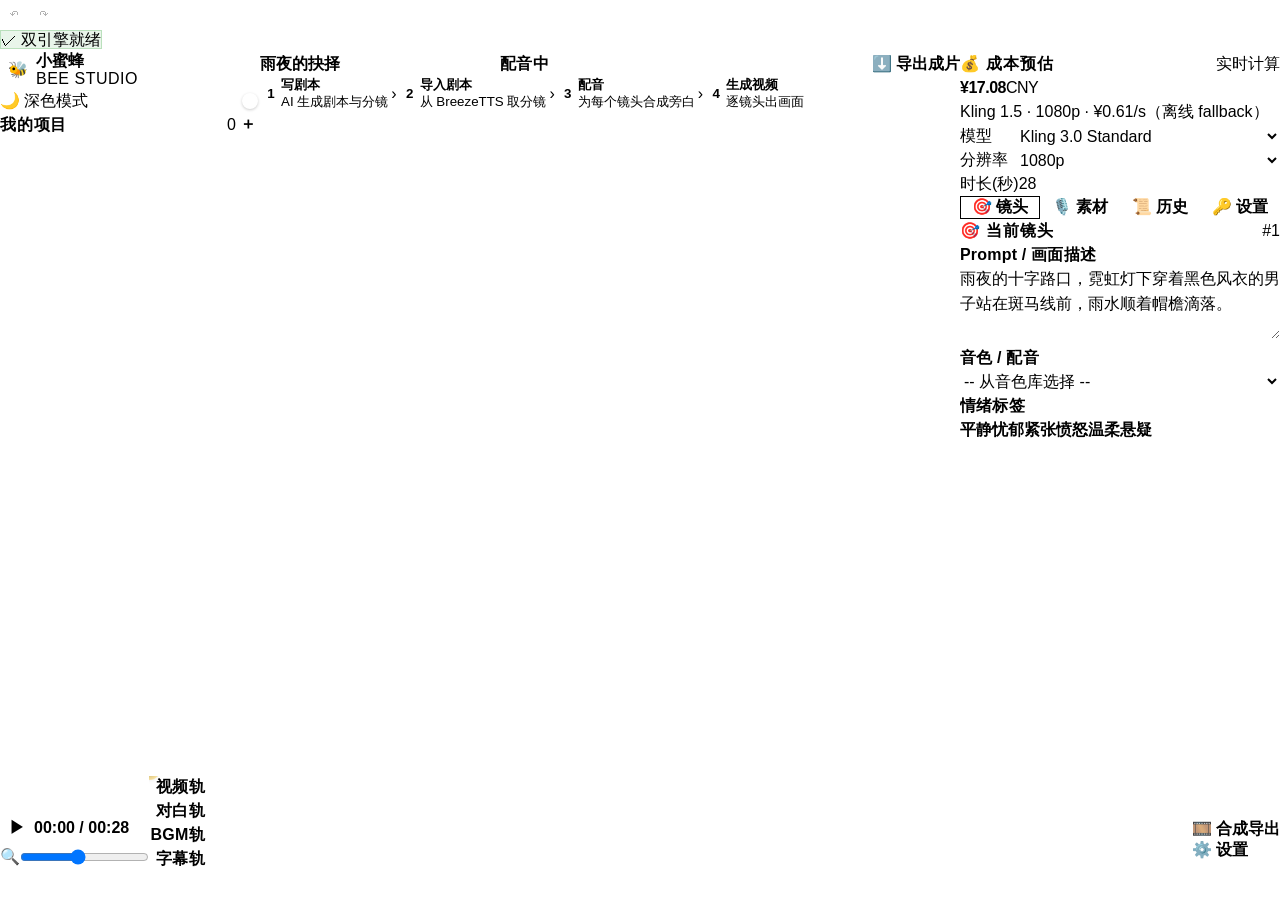
==== commit 0bbd25fc: "refactor(web): 抽离共享设计令牌与顶栏组件 - web/shared/{tokens.css,topbar.js,ui.js} 作为单一视觉来源 - 制声台 index.html 改用 " ====
--- a/web/bee-studio.html
+++ b/web/bee-studio.html
@@ -4,93 +4,14 @@
 <meta charset="UTF-8">
 <meta name="viewport" content="width=device-width, initial-scale=1.0">
 <title>小蜜蜂 · Bee Studio — AI 视频生产工作台</title>
+<link rel="stylesheet" href="/shared/tokens.css">
+<script src="/shared/topbar.js" defer></script>
 <style>
 /* ============================================================
    小蜜蜂 Bee Studio — Premium UI
    ============================================================ */
 *, *::before, *::after { box-sizing: border-box; margin: 0; padding: 0; }
 
-:root {
-  /* Semantic spacing token (4px base grid) */
-  --space-1: 4px;
-  --space-2: 8px;
-  --space-3: 12px;
-  --space-4: 16px;
-  --space-5: 20px;
-  --space-6: 24px;
-  --space-7: 24px;
-  --space-8: 32px;
-  --space-10: 40px;
-
-  /* Radius tokens */
-  --radius-sm: 4px;
-  --radius-md: 8px;
-  --radius-lg: 12px;
-  --radius-xl: 16px;
-  --radius-pill: 999px;
-
-  /* Typography tokens（字阶收敛：6 级，合并原 11px 和 12px 到 12px） */
-  --font-xs: 12px;
-  --font-sm: 12px;
-  --font-base: 14px;
-  --font-md: 14px;
-  --font-lg: 16px;
-  --font-xl: 20px;
-  --font-2xl: 24px;
-
-  /* Legacy aliases (for existing selectors) */
-  --radius: 8px;
-  --radius-lg: 12px;
-  --gap: var(--space-3);
-  --transition: 180ms cubic-bezier(.4,0,.2,1);
-
-  /* Structure */
-  --w-sidebar-left: 260px;
-  --w-sidebar-right: 320px;
-  --h-topbar: 48px;
-
-  /* LIGHT THEME (default) — 对比度 ≥ 4.5:1 @ #FFFBF0 */
-  --bg: #F6F6F7;
-  --panel: #FFFFFF;
-  --panel-2: #F1F1F3;
-  --panel-3: #E8E8EC;              /* 悬浮态（hover/sp-text:hover），比 panel-2 深一档 */
-  --text: #17171B;
-  --text-muted: #55555F;          /* 原 #6B6455 → 加深到对比度 ≥ 5:1 */
-  --text-faint: #6E6E78;           /* 原 #9E9788 → 加深到对比度 ≥ 5:1 */
-  --primary: #A05A00;              /* 原 #E65100 → 琥珀深橙 900，对比度 ≥ 5.5:1 @ #FFFBF0 */
-  --primary-soft: rgba(160,90,0,.10);
-  --primary-deep: #7A4300;
-  --on-primary: #FFFFFF;             /* 主色底上的前景色 */
-  --ink-on-badge: #1A1A1A;           /* 浅色品牌底（如即梦橙）上的深墨字 */
-  --border: #E3E3E7;
-  --border-subtle: rgba(160,90,0,.18);
-  --success: #1B6E4B;              /* 原 #2E7D32 → 深绿 900，对比度 ≥ 5:1 */
-  --accent: #A05A00;
-  --accent-rgb: 160, 90, 0;       /* 供 rgba(var(--accent-rgb), .35) 组合 */
-  --glow: 0 0 0 1px rgba(160,90,0,.32), 0 4px 16px rgba(160,90,0,.12);
-  --shadow: 0 1px 2px rgba(0,0,0,.04), 0 4px 12px rgba(0,0,0,.06);
-}
-
-[data-theme="dark"] {
-  --bg: #0F1013;
-  --panel: #17181C;
-  --panel-2: #1E2025;
-  --panel-3: #262931;              /* 悬浮态 hover，比 panel-2 深一档 */
-  --text: #F2F3F5;
-  --text-muted: #A9AEB8;          /* 原 #B8AFA2 → 加深 */
-  --text-faint: #868C97;           /* 原 #7A7266 → 加深 */
-  --primary: #FFC24B;              /* 原 #BF360C → 深金（深底对比度更高） */
-  --primary-soft: rgba(255,194,75,.14);
-  --primary-deep: #FFD480;
-  --on-primary: #0F1013;             /* 亮金底上的深色前景 */
-  --border: #262931;
-  --border-subtle: rgba(255,194,75,.18);
-  --success: #4FD1A5;
-  --accent: #FFC24B;
-  --accent-rgb: 255, 194, 75;       /* 供 rgba(var(--accent-rgb), .35) 组合 */
-  --glow: 0 0 0 1px rgba(255,194,75,.28), 0 6px 24px rgba(255,194,75,.10);
-  --shadow: 0 1px 2px rgba(0,0,0,.5), 0 8px 26px rgba(0,0,0,.45);
-}
 
 /* Dark mode: primary = #FFB300 (bright gold, great for foreground),
    but button backgrounds also use it → white text only 1.79:1 contrast.
@@ -144,54 +65,6 @@
   box-shadow: 0 0 0 3px var(--primary-soft);
 }
 
-/* ============================================================
-   TOP NAV — 5 Tab 全局导航栏（方案 A 多 Tab 共存）
-   ============================================================ */
-.topbar {
-  height: 48px;
-  background: var(--panel);
-  border-bottom: 1px solid var(--border);
-  display: flex; align-items: center; gap: 0;
-  padding: 0 var(--space-5);
-  position: sticky; top: 0; z-index: 100;
-}
-.topbar-logo {
-  display: flex; align-items: center; gap: var(--space-2);
-  font-weight: 700; font-size: var(--font-lg);
-  color: var(--text);
-  text-decoration: none;
-  padding: 0 var(--space-5) 0 0;
-  border-right: 1px solid var(--border);
-  margin: 0 var(--space-4) 0 0;
-  height: 100%;
-  white-space: nowrap;
-}
-.topbar-logo .emoji { font-size: var(--font-xl); }
-.topbar-logo .brand { color: var(--primary); }
-.topbar-nav {
-  display: flex; align-items: center; gap: var(--space-1); flex: 0 1 auto;
-}
-.topbar-tab {
-  display: inline-flex; align-items: center; gap: var(--space-1);
-  padding: var(--space-2) var(--space-3); border-radius: var(--radius-pill);
-  font-size: var(--font-base); font-weight: 500;
-  color: var(--text-faint);
-  text-decoration: none;
-  white-space: nowrap; flex-shrink: 0;
-  transition: background .18s, color .15s, border-color .18s, box-shadow .2s;
-  border: 1px solid transparent;
-  background: transparent;
-}
-.topbar-tab:hover { background: var(--panel-2); color: var(--text); }
-.topbar-tab.active {
-  background: var(--primary-soft);
-  color: var(--primary-deep);
-  font-weight: 600;
-  border-color: rgba(var(--accent-rgb),.45);
-  box-shadow: 0 0 0 1px rgba(var(--accent-rgb),.18), 0 2px 8px rgba(var(--accent-rgb),.15);
-}
-.topbar-tab.external::after { content: "↗"; font-size: var(--font-xs); opacity: .5; margin: var(--space-1); }
-.topbar-right { display: flex; align-items: center; gap: var(--space-2); margin-left: auto; }
 .topbar-status {
   font-size: var(--font-xs); padding: var(--space-1) var(--space-2); border-radius: var(--radius-md);
   background: rgba(76,175,80,.12); color: var(--success); border: 1px solid rgba(76,175,80,.3);
@@ -1280,16 +1153,6 @@
 }
 ::-webkit-scrollbar-thumb:hover { background: rgba(var(--accent-rgb),.4); }
 /* ==== Phase-1 导航合并 / 右栏分段 / 深色工作台补充 ==== */
-.logo-sub { color: var(--text-faint); font-size: var(--font-sm); font-weight: 500; }
-.topbar-tools-label {
-  font-size: var(--font-xs); color: var(--text-faint); text-transform: uppercase;
-  letter-spacing: .8px; margin-right: var(--space-1);
-}
-.topbar-divider { width: 1px; height: 20px; background: var(--border); margin: 0 var(--space-2); }
-@media (max-width: 1280px) { .topbar-tools-label { display: none; } }
-@media (max-width: 1080px) {
-  .topbar-right .topbar-tab.external { padding: var(--space-1) var(--space-2); font-size: var(--font-xs); }
-}
 
 .projects-header { gap: var(--space-2); }
 .projects-header h4 { margin-right: auto; }
@@ -1377,32 +1240,15 @@
 </head>
 <body>
 
-<!-- ======== 5 TAB GLOBAL NAV（方案 A 多 Tab 共存） ======== -->
-<nav class="topbar">
-  <a class="topbar-logo" href="/bee-studio.html">
-    <span class="emoji">🐝</span>
-    <span class="brand">小蜜蜂</span>
-    <span class="logo-sub">Bee Studio</span>
-  </a>
-  <div class="topbar-nav">
-    <a class="topbar-tab active" href="/bee-studio.html">🎬 视频工作台</a>
-    <a class="topbar-tab" href="/">🏠 首页</a>
+<!-- ======== 全局导航（共享 <bee-topbar> 组件） ======== -->
+<bee-topbar active="video" theme="off">
+  <div class="tb-undo-group" style="display:flex;gap:2px;margin-right:4px">
+    <button id="btnUndo" class="tb-undo-btn" title="撤销 Ctrl+Z" disabled>↶</button>
+    <button id="btnRedo" class="tb-undo-btn" title="重做 Ctrl+Y / Ctrl+Shift+Z" disabled>↷</button>
   </div>
-  <div class="topbar-right">
-    <span class="topbar-tools-label">关联工具</span>
-    <a class="topbar-tab external" href="/?screen=workbench">合成台</a>
-    <a class="topbar-tab external" href="/?screen=clone">克隆</a>
-    <a class="topbar-tab external" href="/?screen=script">剧本台</a>
-    <a class="topbar-tab external" href="/?screen=library">音色库</a>
-    <span class="topbar-divider"></span>
-    <div class="tb-undo-group" style="display:flex;gap:2px;margin-right:4px">
-      <button id="btnUndo" class="tb-undo-btn" title="撤销 Ctrl+Z" disabled>↶</button>
-      <button id="btnRedo" class="tb-undo-btn" title="重做 Ctrl+Y / Ctrl+Shift+Z" disabled>↷</button>
-    </div>
-    <span class="topbar-status" id="beeEngineStatus">✓ 双引擎就绪</span>
-    <span class="topbar-save" id="beeSaveHint" style="display:none">💾 自动保存 · 刚刚</span>
-  </div>
-</nav>
+  <span class="topbar-status" id="beeEngineStatus">✓ 双引擎就绪</span>
+  <span class="topbar-save" id="beeSaveHint" style="display:none">💾 自动保存 · 刚刚</span>
+</bee-topbar>
 
 <div class="app" id="app">
 
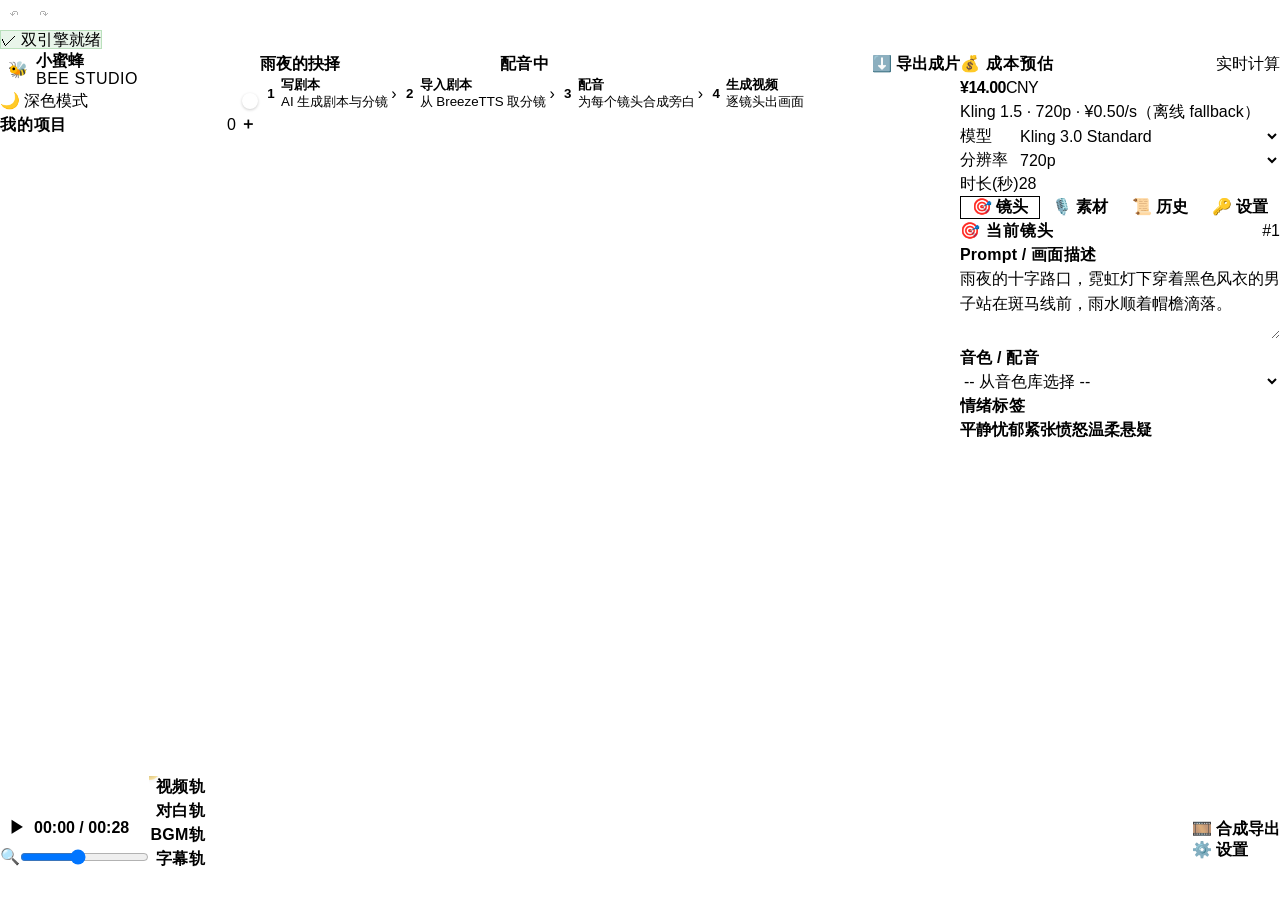
==== commit 315932db: "feat(bee-studio): 本地档画幅时长收敛与角色首帧绑定" ====
--- a/web/bee-studio.html
+++ b/web/bee-studio.html
@@ -572,6 +572,30 @@
 .role-item .ri-name { font-size: var(--font-sm); font-weight: 600; }
 .role-item .ri-desc { font-size: var(--font-xs); color: var(--text-faint); white-space: nowrap; overflow: hidden; text-overflow: ellipsis; }
 .role-item.empty { text-align: center; padding: var(--space-5); color: var(--text-faint); font-size: var(--font-sm); }
+/* 角色卡上的「用作首帧」：复用 btn 的 token，不自造配色；禁用态说明原因 */
+.role-item .ri-action {
+  flex-shrink: 0; font-size: var(--font-xs); padding: 4px 8px;
+  border-radius: var(--radius-sm); border: 1px solid var(--border);
+  background: var(--panel); color: var(--text-muted); cursor: pointer;
+}
+.role-item .ri-action:hover:not(:disabled) { border-color: var(--primary); color: var(--primary); }
+.role-item .ri-action:disabled { opacity: .45; cursor: not-allowed; }
+/* 用 --on-primary 而不是写死白字：暗色主题的 --primary 是亮金，白字压不住 */
+.role-item .ri-action.on { background: var(--primary); border-color: var(--primary); color: var(--on-primary); }
+/* 镜头卡 prompt 旁的参考缩略图回显 */
+.sp-ref {
+  display: flex; align-items: center; gap: var(--space-2);
+  margin-top: var(--space-2); padding: var(--space-2);
+  border: 1px dashed var(--border); border-radius: var(--radius-md); background: var(--panel-2);
+}
+.sp-ref img { width: 34px; height: 34px; object-fit: cover; border-radius: var(--radius-sm); flex-shrink: 0; }
+.sp-ref .sr-name { font-size: var(--font-xs); font-weight: 600; min-width: 0; overflow: hidden; text-overflow: ellipsis; white-space: nowrap; }
+.sp-ref .sr-clear {
+  margin-left: auto; flex-shrink: 0; font-size: var(--font-xs); padding: 3px 7px;
+  border-radius: var(--radius-sm); border: 1px solid var(--border);
+  background: var(--panel); color: var(--text-faint); cursor: pointer;
+}
+.sp-ref .sr-clear:hover { border-color: var(--primary); color: var(--primary); }
 
 .history-list { max-height: 200px; overflow-y: auto; display: flex; flex-direction: column; gap: var(--space-1); }
 .history-item {
@@ -1617,6 +1641,28 @@
   return p['1080p'] ?? p['720p'] ?? p['480p'] ?? 0;
 };
 
+// 各档实际支持的画幅：本地模型物理上限就在这，摆一个 1080p 出来只会让用户以为能出 1080p
+const RES_BY_PROVIDER = {
+  comfyui: ['480p', '720p'],
+  jimeng: ['720p', '1080p'],
+  kling: ['720p', '1080p'],
+  vidu: ['720p', '1080p'],
+  wanx: ['720p', '1080p'],
+};
+
+/**
+ * 把画幅夹到该 provider 真正支持的范围内。
+ * 存量镜头读回时可能带着 1080p（早期默认值），本地档下必须先收敛再显示/提交，
+ * 否则按钮写「立即生成 1080p」，实际只能出 480p，用户拿到的是货不对板的成片。
+ * @param {string} provider - 视频 provider 名
+ * @param {string} res - 目标画幅
+ * @returns {string} 合法画幅
+ */
+function normRes(provider, res) {
+  const ok = RES_BY_PROVIDER[provider] || ['720p', '1080p'];
+  return ok.includes(res) ? res : ok[0];
+}
+
 const EMOTIONS = ['平静','忧郁','紧张','愤怒','温柔','悬疑','兴奋','孤独','希望','恐惧','幽默','怀旧'];
 // 后端 tts_pipeline/script.py 的 EMOTIONS 只有 11 个键（中性/温柔/开心/激动/悲伤/愤怒/紧张/迟疑/恐惧/讽刺/疲惫）。
 // UI 用词更贴创作，合成前必须映射过去；否则后端认不出（script.py 只在 tag in EMOTIONS 时生效），会静默退回默认。
@@ -1655,7 +1701,10 @@
           voice: sh.voice_prompt || '',
           emotion: sh.emotion || '中性',
           provider: sh.provider || 'comfyui',
-          res: sh.res || '1080p',
+          // 显式绑定的首帧角色：后端 shots_json 存的是 role_id，读回来要还原成镜头的绑定关系
+          roleId: sh.role_id || null,
+          // 读回即夹到该档支持的画幅：切档时也会清（:2032），但存量镜头带 1080p 时同样要收敛
+          res: normRes(sh.provider || 'comfyui', sh.res || '1080p'),
           cost: 0,
           // 后端 shots_json 原样存取；不读回就等于每次刷新丢配音/视频/剧本绑定
           bt_script_id: sh.bt_script_id || null,
@@ -1725,7 +1774,10 @@
     video_url: s.videoUrl || null,
     video_mock: !!s.videoMock,
     provider: s.provider || 'comfyui',
-    res: s.res || '1080p',
+    // 绑定关系落库：不存的话刷新后镜头靠 char 名重新猜角色，改名/重名就静默失效
+    role_id: s.roleId || null,
+    // 落库同样夹一次：内存态可能被注入/导入带进不支持的画幅
+    res: normRes(s.provider || 'comfyui', s.res || '1080p'),
   }));
   try {
     await apiBT(`/api/bee/script/${proj.id}/shots`, {
@@ -1842,6 +1894,14 @@
 }
 
 // -------------------------- Render Storyboard ---------------------------
+// 镜头当前用的首帧角色：只认镜头上显式绑定的 role_id。
+// 不按 char 名回头猜——取消绑定后 shot.char 还在，名字猜测会让旧角色「复活」，
+// 缩略图撤不掉、下次出片又带着它提交。绑定关系只由 role_id 说话。
+function shotRole(shot) {
+  if (!shot || !shot.roleId) return null;
+  return (allRoles || []).find(r => r.id === shot.roleId) || null;
+}
+
 function renderStoryboard() {
   const wall = $('#storyboardWall');
   // P0-root-fix: 先保护再清空 —— state 未就绪时不动 DOM（保留旧内容直到数据回来）
@@ -1876,10 +1936,24 @@
         <span class="sp-save-hint" data-role="save-hint" style="display:none">💾 已保存</span>
       </div>
 
+      ${(() => {
+        // 让用户看见这一镜用了谁的脸：绑了角色且它有参考图才显示
+        const r = shotRole(shot);
+        if (!r || !r.ref_image) return '';
+        return `<div class="sp-ref">
+          <img src="${BT}${escapeHtml(r.ref_image)}" alt="">
+          <div class="sr-name">首帧 · ${escapeHtml(r.name)}</div>
+          <button class="sr-clear" data-action="clear-ref" title="取消用这个角色当首帧">✕ 取消</button>
+        </div>`;
+      })()}
+
       <div class="shot-preview ${shot.videoUrl ? 'preview-ready' : ''}" data-state="${shot.videoUrl ? 'ready' : 'empty'}">
         ${shot.videoUrl
           ? `<video class="shot-video" src="${shot.videoUrl}" controls preload="metadata" playsinline></video>`
-          : `<div class="pv-empty"><div class="sc-emoji">🎬</div><strong>尚未生成视频</strong><span>需配置视频模型 API Key（LongCat 只能写剧本）</span></div>`}
+          : (shot.provider === 'comfyui'
+            // 本地档默认就是它：不能再写「需配置 API Key」，那会把免费能力藏起来
+            ? `<div class="pv-empty"><div class="sc-emoji">🖥️</div><strong>尚未生成视频</strong><span>本地图生视频 · 免费 · 约 3–10 分钟，点「🎬 视频生成」开始</span></div>`
+            : `<div class="pv-empty"><div class="sc-emoji">🎬</div><strong>尚未生成视频</strong><span>${escapeHtml((PRICING[shot.provider] || {}).name || shot.provider)} 需先在设置里填 API Key</span></div>`)}
       </div>
 
       <div class="shot-actions">
@@ -1892,7 +1966,7 @@
               ${Object.keys(PRICING).map(k => `<div class="dm-item ${shot.provider===k?'active':''}" data-model="${k}">${PRICING[k].name}<span>${priceOf(k) ? priceOf(k).toFixed(2)+'/s' : '¥0'}</span></div>`).join('')}
               <div class="dm-sep"></div>
               <div class="dm-title">分辨率</div>
-              ${['720p','1080p'].map(r => `<div class="dm-item ${shot.res===r?'active':''}" data-res="${r}">${r}</div>`).join('')}
+              ${(RES_BY_PROVIDER[shot.provider] || ['720p','1080p']).map(r => `<div class="dm-item ${shot.res===r?'active':''}" data-res="${r}">${r}</div>`).join('')}
               <div class="dm-sep"></div>
               <div class="dm-item" data-gen="gen" style="color:var(--accent);font-weight:700">⚡ 立即生成 ${shot.res}</div>
             </div>
@@ -1932,6 +2006,14 @@
       if (e.key === 'Enter' && (e.metaKey || e.ctrlKey)) { promptEdit.blur(); }
     });
 
+    const clearRefBtn = card.querySelector('[data-action="clear-ref"]');
+    if (clearRefBtn) clearRefBtn.addEventListener('click', (e) => {
+      e.stopPropagation();
+      commitUndo(() => { shot.roleId = null; }, '取消首帧角色');
+      _debounceAutosave();
+      renderStoryboard();
+    });
+
     card.addEventListener('click', (e) => {
       if (e.target.closest('.dropdown-menu') || e.target.closest('.shot-prompt')) return;
       state.activeShotId = shot.id;
@@ -1960,6 +2042,8 @@
         if (item.dataset.model) {
           commitUndo(() => {
             shot.provider = item.dataset.model;
+            // 本地档不支持 1080p：不清掉的话按钮会写「立即生成 1080p」，实际只能按本地画幅出
+            shot.res = normRes(shot.provider, shot.res);
             shot.cost = calcCost(shot.provider, shot.res, shot.duration);
           }, '切换视频模型');
         } else if (item.dataset.res) {
@@ -1969,6 +2053,10 @@
           }, '切换分辨率');
         } else if (item.dataset.gen) {
           closeAllDropdowns();
+          if (card.classList.contains('generating')) {
+            showToast('⏳ 这个镜头正在出片，等它出完再提交', 'warn');
+            return;
+          }
           generateVideo(shot.id, card);
           return;
         }
@@ -2030,6 +2118,9 @@
 // -------------------------- Inspector ---------------------------
 function getActiveShot() {
   const p = getActiveProject();
+  // 没有项目 / 项目还没加载完时不能解引用：loadRoles 在初始化时就会调它，
+  // 少了这层判断会让整个角色库渲染中断（用户看到空白列表 + 控制台报错）
+  if (!p || !p.shots) return null;
   return p.shots.find(s => s.id === state.activeShotId) || p.shots[0];
 }
 
@@ -2056,7 +2147,8 @@
   try {
     if (model === 'comfyui') {
       const shot = getActiveShot();
-      const role = shot && (allRoles || []).find(r => r.name === shot.char);
+      // 与提交口径一致：用镜头显式绑定的角色，而不是再按 char 名猜一遍
+      const role = shot && shotRole(shot);
       if (role && role.ref_image) img = 1;
     }
   } catch {}
@@ -2091,7 +2183,26 @@
     $('#costRate').textContent = `${p.name} · ${res} · ¥${rate.toFixed(2)}/s（离线 fallback）`;
   }
 }
-['#costModel','#costRes','#costDuration'].forEach(s => $(s).addEventListener('input', updateCost));
+
+// 成本面板的画幅与时长按所选模型收敛：本地档给 1080p/28 秒，
+// 后端只会回一句「实出 5 秒」，不如一开始就不给选
+function syncCostLimits(model) {
+  const resSel = $('#costRes'), durInp = $('#costDuration');
+  if (!resSel || !durInp) return;
+  const okRes = RES_BY_PROVIDER[model] || ['720p', '1080p'];
+  resSel.innerHTML = okRes.map(r => `<option value="${r}">${r}</option>`).join('');
+  if (!okRes.includes(resSel.value)) resSel.value = okRes[0];
+  const isLocal = model === 'comfyui';
+  durInp.max = isLocal ? 5 : 600;
+  if (isLocal && parseInt(durInp.value) > 5) durInp.value = 5;
+}
+// 换模型要先把画幅/时长收敛到该模型真能出的范围，再重算报价，
+// 否则本地档会留在 1080p/28 秒，算出来的是根本拿不到的价位
+$('#costModel').addEventListener('input', () => {
+  try { syncCostLimits($('#costModel').value); } catch {}
+  updateCost();
+});
+['#costRes','#costDuration'].forEach(s => $(s).addEventListener('input', updateCost));
 updateCost();
 
 // -------------------------- BreezeTTS API ---------------------------
@@ -2214,7 +2325,14 @@
 async function generateVideo(shotId, cardEl) {
   const shot = getActiveProject().shots.find(s => s.id === shotId);
   if (!shot) return;
-  const preview = cardEl.querySelector('.shot-preview');
+  // 判重放在这里而不是只放下拉入口：批量生成（videoAllBtn）直调本函数，
+  // 只靠外层拦会漏 —— generating 态再提交就是重复任务
+  const genCard = cardEl || document.querySelector(`.shot-card[data-shot-id="${shotId}"]`);
+  if (genCard && genCard.classList.contains('generating')) {
+    showToast('⏳ 这个镜头正在出片，等它出完再提交', 'warn');
+    return;
+  }
+  const preview = (genCard || document.body).querySelector('.shot-preview');
 
   // 1. 先检查 API Key 有没有配置（调 /api/providers）
   let keyConfigured = false, keyState = 'missing';
@@ -2238,16 +2356,20 @@
     showToast('🖥️ 本地出片会用显卡：语音模型会自动让出显存，出片期间请勿合成语音；下次合成需重新加载（约 1 分钟）', 'warn');
   }
   preview.innerHTML = `<div class="spinner"></div><div style="margin-top:10px;font-size: var(--font-xs)">AI 生成中... 预计 ${isLocal ? '3-8 分钟' : '90-180s'}</div>`;
-  showToast(`🎬 调用 ${PROV_LABEL[shot.provider] || shot.provider} 生成视频（${isLocal ? '480p' : shot.res} · ${shot.duration}s）...`, 'info');
-
-  // 2. 发起任务（时长吸附到模型支持的档位：Kling/即梦 均 5/10/15/20）
-  const ALLOWED_DUR = [5, 10, 15, 20];
+  showToast(`🎬 调用 ${PROV_LABEL[shot.provider] || shot.provider} 生成视频（${shot.res} · ${shot.duration}s）...`, 'info');
+  // 提交期间锁住这个镜头卡：连点两下会建两个任务，白烧一次显卡
+  genCard.classList.add('generating');
+
+  // 2. 发起任务（时长吸附到模型支持的档位）
+  // 本地 5B 是 121 帧 @24fps ≈ 5.04 秒的物理上限，摆 10/15/20 秒只会让用户以为能出那么长
+  const ALLOWED_DUR = isLocal ? [1, 2, 3, 4, 5] : [5, 10, 15, 20];
   const genDur = ALLOWED_DUR.reduce((a, b) => Math.abs(b - shot.duration) < Math.abs(a - shot.duration) ? b : a);
   if (genDur !== shot.duration) showToast(`⏱ 时长 ${shot.duration}s 不在模型档位，按 ${genDur}s 生成`, 'info');
   let jobId;
-  // 角色一致性：按镜头 char 找同名角色，传 role_id 由服务端解析参考图。
+  // 角色一致性：只认镜头上显式绑定的 role_id，由服务端解析参考图。
   // 本地带图走 Wan2.2 TI2V-5B 真图生视频；没图则降级为 1.3B 纯文本。
-  const roleObj = (allRoles || []).find(r => r.name === shot.char);
+  // 不做名字猜测：那会让「已取消的绑定」在下次出片时复活
+  const roleObj = shotRole(shot);
   let useRoleId;
   if (roleObj && roleObj.ref_image) {
     useRoleId = roleObj.id;
@@ -2261,7 +2383,8 @@
       method: 'POST', headers: { 'Content-Type': 'application/json' },
       body: JSON.stringify({
         provider: provName,
-        resolution: isLocal ? '480p' : shot.res,
+        // 用镜头卡上选中的画幅：本地档列表已被收敛到 480p/720p，不再前端硬改
+        resolution: shot.res,
         duration: genDur,
         prompt: (shot.prompt || shot.title).replace(/[（(]\s*mock\s*[)）]\s*/gi, '').trim(),
         image_url: '',
@@ -2272,12 +2395,14 @@
       let msg = String(resp.status);
       try { const j = await resp.json(); msg = j.error || j.detail || j.message || msg; } catch {}
       showToast('❌ ' + msg, 'error');
+      genCard.classList.remove('generating');
       return;
     }
     const j = await resp.json();
     jobId = j.job_id;
   } catch (err) {
     showToast('❌ 发起失败: ' + err.message, 'error');
+    genCard.classList.remove('generating');
     return;
   }
 
@@ -2294,6 +2419,7 @@
         break;
       } else if (poll.status === 'failed') {
         showToast('❌ 生成失败: ' + (poll.error || '未知原因'), 'error');
+        genCard.classList.remove('generating');
         return;
       }
       preview.querySelector('.shot-preview') || (preview.innerHTML = `<div class="spinner"></div><div style="margin-top:6px;font-size: var(--font-xs)">轮询中 #${poll.poll_count||0} · ${poll.status}</div>`);
@@ -2309,6 +2435,7 @@
     showToast(lastCost > 0 ? `✅ 视频完成 · 实际结算 ¥${lastCost.toFixed(2)}` : '✅ 视频完成（本地推理，未产生费用）', 'success');
   } else {
     showToast(`⏱️ 生成超时（>${isLocal ? '30 分钟' : '200s'}），可稍后重试`, 'warn');
+    genCard.classList.remove('generating');
     return;
   }
   renderStoryboard();
@@ -3027,7 +3154,8 @@
       prompt: (s.prompt || '') + (styleHints[style] ? ` · ${styleHints[style]}` : ''),
       voice: s.voice_prompt || '男声 · 沉稳',
       emotion: s.emotion || '中性',
-      provider: 'comfyui', res: '1080p',
+      // 新建镜头默认就是本地档：画幅直接给它能出的 480p，别摆 1080p 让人白等一场空
+      provider: 'comfyui', res: '480p',
       cost: calcCost('comfyui','480p', s.duration_sec || 5),
       audioUrl: null, videoReady: false,
     }));
@@ -3048,7 +3176,8 @@
         prompt: `${topic} · ${charPool[i % charPool.length]}在${locPool[i % locPool.length]}${actionPool[i % actionPool.length]}`,
         voice: '男声 · 沉稳 · 晓峰',
         emotion: EMOTIONS[i % EMOTIONS.length],
-        provider: 'comfyui', res: '1080p',
+        // 新建镜头默认就是本地档：画幅直接给它能出的 480p，别摆 1080p 让人白等一场空
+      provider: 'comfyui', res: '480p',
         cost: calcCost('comfyui','480p',dur),
         audioUrl: null, videoReady: false
       });
@@ -3075,7 +3204,7 @@
     prompt: (s.prompt || `${topic} · 镜头 ${i+1}`) + ` · ${styleHints[style] || ''}`,
     voice: s.voice_prompt || '自然配音',
     emotion: s.emotion || EMOTIONS[i % EMOTIONS.length],
-    provider: 'comfyui', res: '1080p',
+    provider: 'comfyui', res: '480p',
     cost: calcCost('comfyui','480p', Math.round(totalDur / numShots)),
     audioUrl: null, videoReady: false
   }));
@@ -3529,6 +3658,25 @@
   }
 }
 
+// 把角色绑到当前镜头当首帧：只写 role_id，参考图由服务端按 role_id 自己解析
+function bindRoleToShot(rid) {
+  // getActiveShot() 在无选中时会回落到第一个镜头，那样会静默绑错镜头；
+  // 提示语写的是「先选镜头」，就必须真的要求选中，而不是替他做主
+  if (!state.activeShotId) { showToast('⚠️ 先在时间轴上选一个镜头', 'warn'); return; }
+  const shot = getActiveShot();
+  if (!shot) { showToast('⚠️ 先在时间轴上选一个镜头', 'warn'); return; }
+  const role = (allRoles || []).find(r => r.id === rid);
+  if (!role || !role.ref_image) {
+    showToast('⚠️ 这个角色还没有参考图，不能当首帧', 'warn');
+    return;
+  }
+  commitUndo(() => { shot.roleId = rid; }, '绑定首帧角色');
+  _debounceAutosave();   // 绑定关系落库，刷新后不丢
+  renderStoryboard();    // prompt 旁的缩略图立刻出现
+  loadRoles();           // 按钮态刷新为「✓ 已用」
+  showToast(`🎭 已把「${role.name}」设为该镜头首帧`, 'success');
+}
+
 async function loadRoles() {
   const box = $('#roleList');
   const hint = $('#roleCount');
@@ -3544,12 +3692,20 @@
     box.innerHTML = `<div class="role-item empty">暂无角色<br>角色 = 名字 + 音色 + 默认参数</div>`;
   } else {
     const voiceMap = Object.fromEntries(allVoices.map(v => [v.id, v.name]));
+    // 按钮要跟当前镜头的绑定态联动：绑了谁就高亮谁
+    const curShot = getActiveShot();
+    const curRid = curShot && curShot.roleId;
     box.innerHTML = allRoles.map(r => {
       const arch = BT_ARCH_LABEL[r.archetype] || '';
       // 有参考图就显示脸，没有就用名字首字占位
       const face = r.ref_image
         ? `<img src="${BT}${escapeHtml(r.ref_image)}" alt="" style="width:28px;height:28px;object-fit:cover;border-radius:50%;flex-shrink:0">`
         : `<div class="ri-avatar">${escapeHtml(r.name.charAt(0))}</div>`;
+      const usable = !!r.ref_image;
+      const on = curRid === r.id;
+      const tip = usable
+        ? (on ? '当前镜头已用这个角色当首帧' : '把这个角色的参考图用作当前镜头首帧')
+        : '这个角色还没有参考图，先在角色库里上传';
       return `
       <div class="role-item" data-rid="${r.id}">
         ${face}
@@ -3557,8 +3713,15 @@
           <div class="ri-name">${renderBold(r.name)} ${arch ? `<span style="color:var(--text-faint);font-weight:400">· ${escapeHtml(arch)}</span>` : ''} ${voiceMap[r.voice_id] ? `<span style="color:var(--text-faint);font-weight:400">· ${escapeHtml(voiceMap[r.voice_id])}</span>` : ''}</div>
           <div class="ri-desc">${escapeHtml((r.description || '').slice(0, 40))}</div>
         </div>
+        <button class="ri-action ${on ? 'on' : ''}" data-rid="${r.id}" ${usable ? '' : 'disabled'} title="${escapeHtml(tip)}">${on ? '✓ 已用' : '用作首帧'}</button>
       </div>`;
     }).join('');
+    box.querySelectorAll('.ri-action').forEach(btn => {
+      btn.addEventListener('click', (e) => {
+        e.stopPropagation();
+        bindRoleToShot(btn.dataset.rid);
+      });
+    });
   }
 }
 
@@ -3837,6 +4000,7 @@
   } catch {
     sel.innerHTML = '<option value="kling">Kling 3.0 Standard</option><option value="jimeng">即梦 Jimeng Seedance 2.5</option>';
   }
+  try { syncCostLimits(sel.value); } catch {}
   try { updateCost(); } catch {}
 }
 
